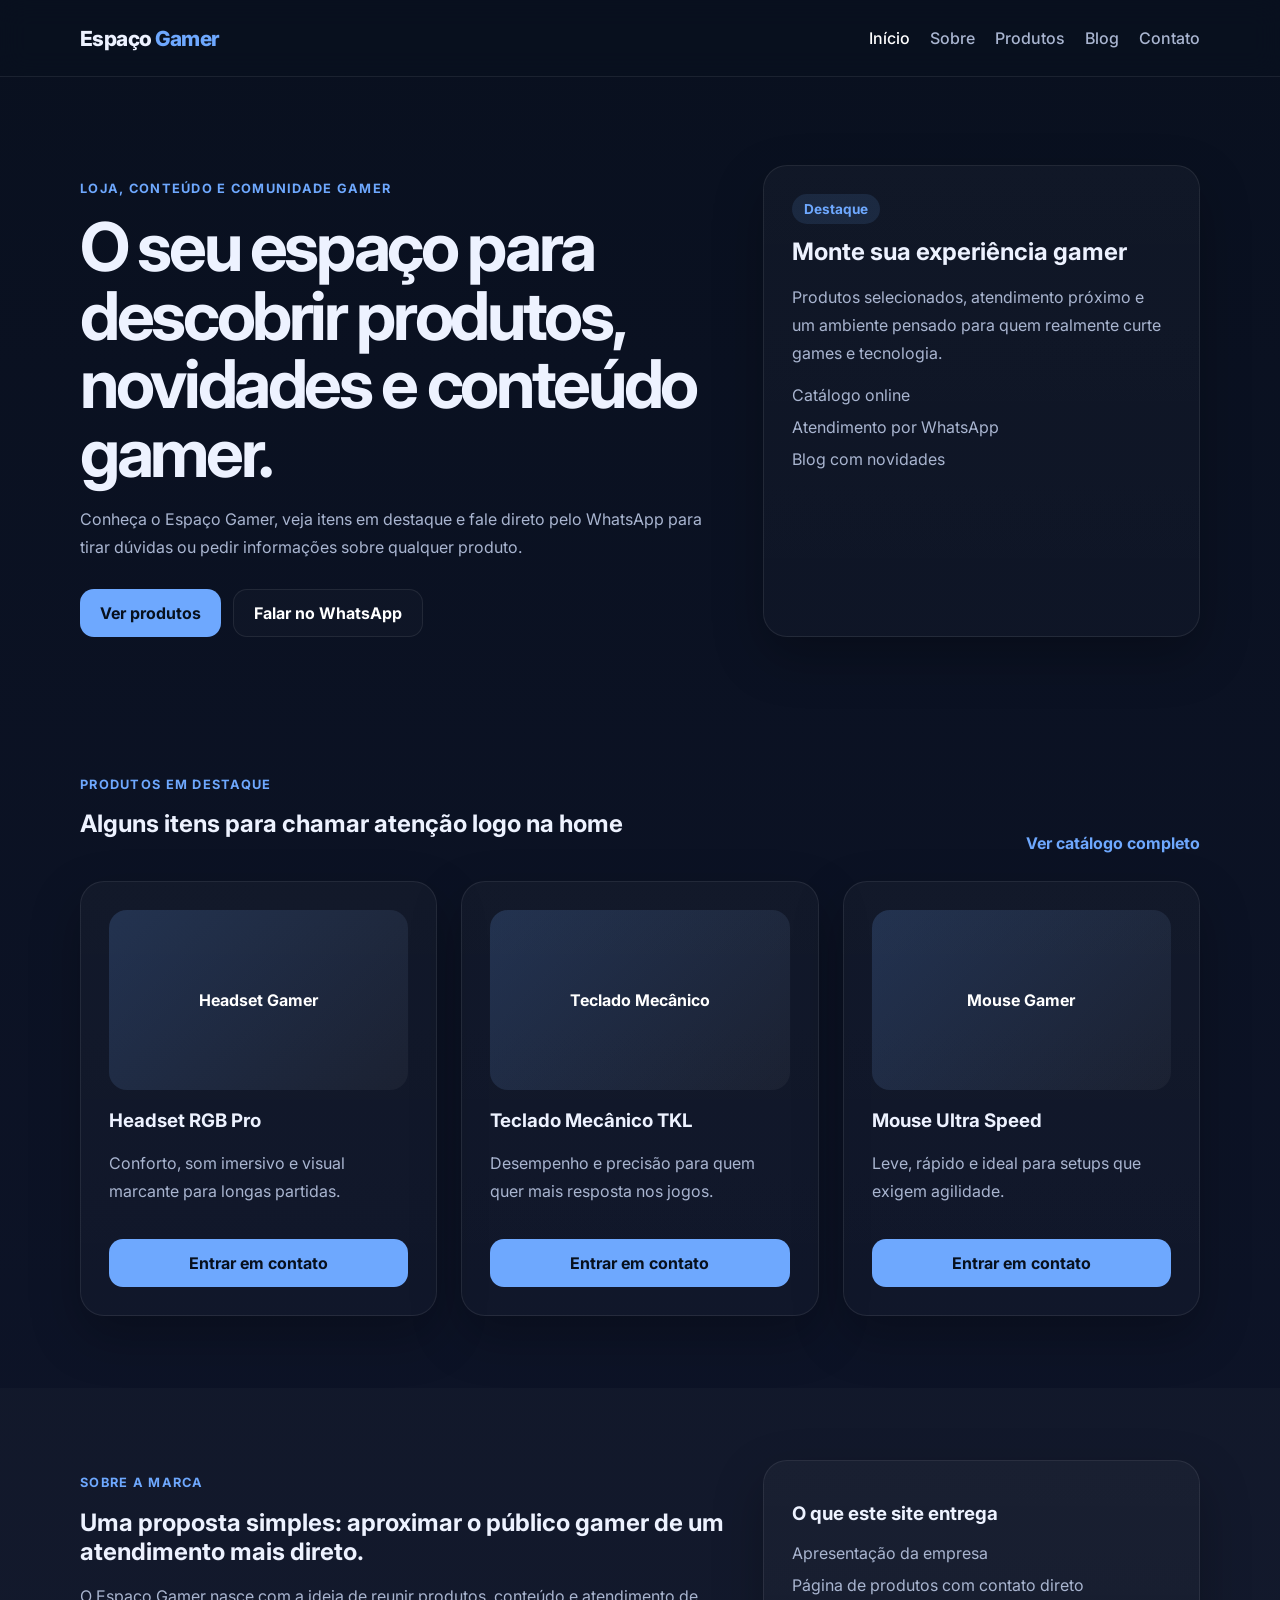
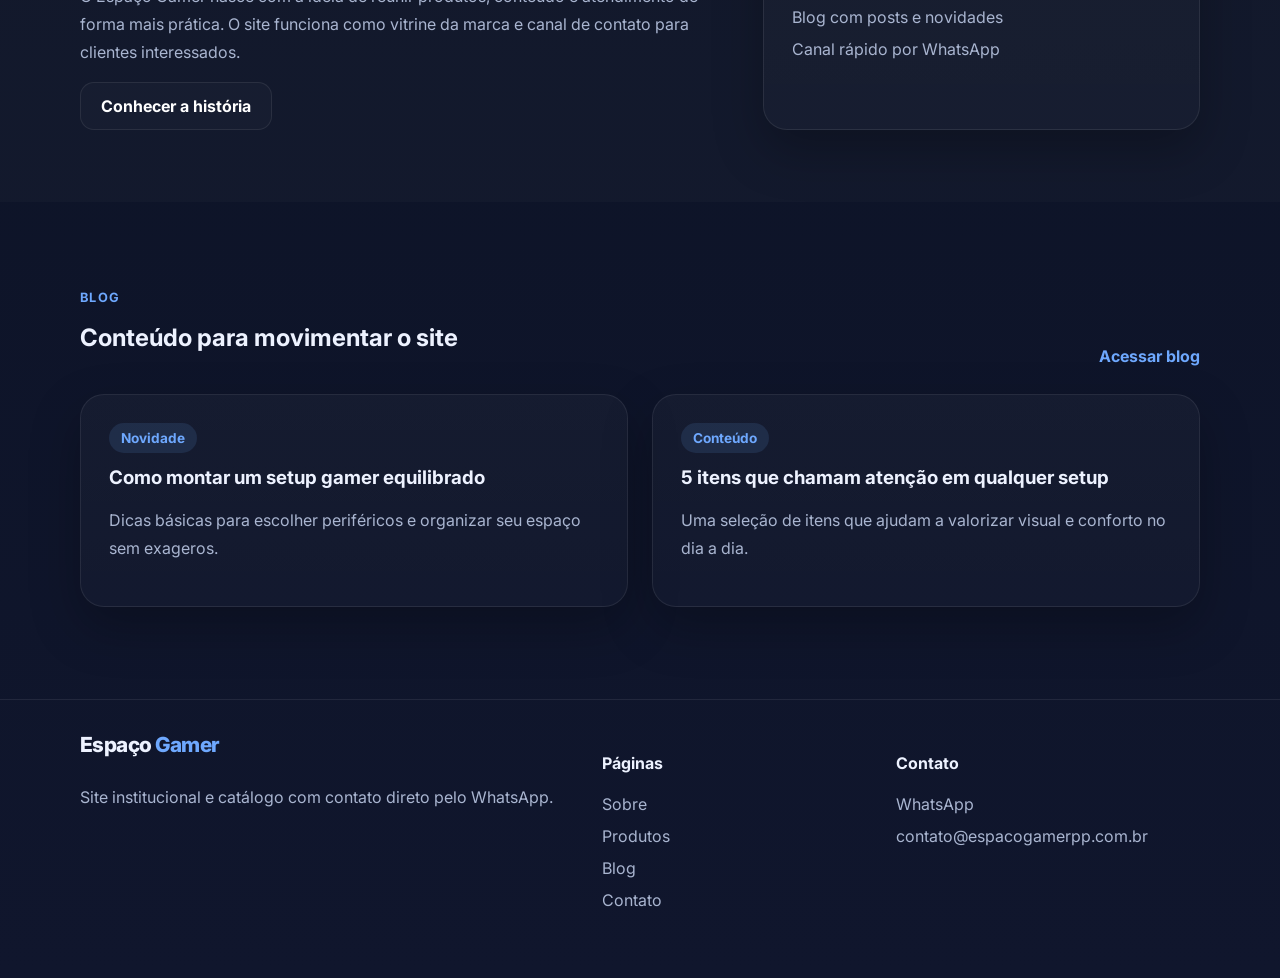
==== index.html @ e514c717 "adicionando o projeto básico do site." ====
<!DOCTYPE html>
<html lang="pt-BR">
<head>
  <meta charset="UTF-8" />
  <meta name="viewport" content="width=device-width, initial-scale=1.0" />
  <title>Espaço Gamer | Seu universo gamer</title>
  <meta name="description" content="Conheça o Espaço Gamer, veja produtos, novidades e entre em contato pelo WhatsApp." />
  <link rel="preconnect" href="https://fonts.googleapis.com">
  <link rel="preconnect" href="https://fonts.gstatic.com" crossorigin>
  <link href="https://fonts.googleapis.com/css2?family=Inter:wght@400;500;600;700;800&display=swap" rel="stylesheet">
  <link rel="stylesheet" href="assets/css/style.css" />
</head>
<body>
  <header class="site-header">
    <div class="container nav-wrap">
      <a class="logo" href="index.html">Espaço <span>Gamer</span></a>
      <button class="menu-toggle" aria-label="Abrir menu">☰</button>
      <nav class="site-nav">
        <a href="index.html" class="active">Início</a>
        <a href="sobre.html">Sobre</a>
        <a href="produtos.html">Produtos</a>
        <a href="blog.html">Blog</a>
        <a href="contato.html">Contato</a>
      </nav>
    </div>
  </header>

  <main>
    <section class="hero">
      <div class="container hero-grid">
        <div>
          <p class="eyebrow">Loja, conteúdo e comunidade gamer</p>
          <h1>O seu espaço para descobrir produtos, novidades e conteúdo gamer.</h1>
          <p class="hero-text">Conheça o Espaço Gamer, veja itens em destaque e fale direto pelo WhatsApp para tirar dúvidas ou pedir informações sobre qualquer produto.</p>
          <div class="hero-actions">
            <a href="produtos.html" class="btn btn-primary">Ver produtos</a>
            <a href="https://wa.me/5500000000000?text=Ol%C3%A1%2C%20vim%20pelo%20site%20do%20Espa%C3%A7o%20Gamer." class="btn btn-secondary" target="_blank" rel="noopener">Falar no WhatsApp</a>
          </div>
        </div>
        <div class="hero-card">
          <div class="badge">Destaque</div>
          <h2>Monte sua experiência gamer</h2>
          <p>Produtos selecionados, atendimento próximo e um ambiente pensado para quem realmente curte games e tecnologia.</p>
          <ul>
            <li>Catálogo online</li>
            <li>Atendimento por WhatsApp</li>
            <li>Blog com novidades</li>
          </ul>
        </div>
      </div>
    </section>

    <section class="section">
      <div class="container">
        <div class="section-head">
          <div>
            <p class="eyebrow">Produtos em destaque</p>
            <h2>Alguns itens para chamar atenção logo na home</h2>
          </div>
          <a href="produtos.html" class="text-link">Ver catálogo completo</a>
        </div>

        <div class="card-grid three">
          <article class="product-card">
            <div class="product-thumb">Headset Gamer</div>
            <h3>Headset RGB Pro</h3>
            <p>Conforto, som imersivo e visual marcante para longas partidas.</p>
            <a class="btn btn-primary btn-full" target="_blank" rel="noopener" href="https://wa.me/5500000000000?text=Ol%C3%A1%2C%20tenho%20interesse%20no%20Headset%20RGB%20Pro.">Entrar em contato</a>
          </article>

          <article class="product-card">
            <div class="product-thumb">Teclado Mecânico</div>
            <h3>Teclado Mecânico TKL</h3>
            <p>Desempenho e precisão para quem quer mais resposta nos jogos.</p>
            <a class="btn btn-primary btn-full" target="_blank" rel="noopener" href="https://wa.me/5500000000000?text=Ol%C3%A1%2C%20tenho%20interesse%20no%20Teclado%20Mec%C3%A2nico%20TKL.">Entrar em contato</a>
          </article>

          <article class="product-card">
            <div class="product-thumb">Mouse Gamer</div>
            <h3>Mouse Ultra Speed</h3>
            <p>Leve, rápido e ideal para setups que exigem agilidade.</p>
            <a class="btn btn-primary btn-full" target="_blank" rel="noopener" href="https://wa.me/5500000000000?text=Ol%C3%A1%2C%20tenho%20interesse%20no%20Mouse%20Ultra%20Speed.">Entrar em contato</a>
          </article>
        </div>
      </div>
    </section>

    <section class="section alt-bg">
      <div class="container two-col">
        <div>
          <p class="eyebrow">Sobre a marca</p>
          <h2>Uma proposta simples: aproximar o público gamer de um atendimento mais direto.</h2>
          <p>O Espaço Gamer nasce com a ideia de reunir produtos, conteúdo e atendimento de forma mais prática. O site funciona como vitrine da marca e canal de contato para clientes interessados.</p>
          <a href="sobre.html" class="btn btn-secondary">Conhecer a história</a>
        </div>
        <div class="info-box">
          <h3>O que este site entrega</h3>
          <ul class="check-list">
            <li>Apresentação da empresa</li>
            <li>Página de produtos com contato direto</li>
            <li>Blog com posts e novidades</li>
            <li>Canal rápido por WhatsApp</li>
          </ul>
        </div>
      </div>
    </section>

    <section class="section">
      <div class="container">
        <div class="section-head">
          <div>
            <p class="eyebrow">Blog</p>
            <h2>Conteúdo para movimentar o site</h2>
          </div>
          <a href="blog.html" class="text-link">Acessar blog</a>
        </div>

        <div class="card-grid two">
          <article class="post-card">
            <span class="post-tag">Novidade</span>
            <h3><a href="blog/post-1.html">Como montar um setup gamer equilibrado</a></h3>
            <p>Dicas básicas para escolher periféricos e organizar seu espaço sem exageros.</p>
          </article>

          <article class="post-card">
            <span class="post-tag">Conteúdo</span>
            <h3><a href="blog/post-2.html">5 itens que chamam atenção em qualquer setup</a></h3>
            <p>Uma seleção de itens que ajudam a valorizar visual e conforto no dia a dia.</p>
          </article>
        </div>
      </div>
    </section>
  </main>

  <footer class="site-footer">
    <div class="container footer-grid">
      <div>
        <a class="logo footer-logo" href="index.html">Espaço <span>Gamer</span></a>
        <p>Site institucional e catálogo com contato direto pelo WhatsApp.</p>
      </div>
      <div>
        <h4>Páginas</h4>
        <ul>
          <li><a href="sobre.html">Sobre</a></li>
          <li><a href="produtos.html">Produtos</a></li>
          <li><a href="blog.html">Blog</a></li>
          <li><a href="contato.html">Contato</a></li>
        </ul>
      </div>
      <div>
        <h4>Contato</h4>
        <ul>
          <li><a target="_blank" rel="noopener" href="https://wa.me/5500000000000">WhatsApp</a></li>
          <li><a href="mailto:contato@espacogamerpp.com.br">contato@espacogamerpp.com.br</a></li>
        </ul>
      </div>
    </div>
  </footer>

  <script src="assets/js/main.js"></script>
</body>
</html>
---- assets/css/style.css ----
:root {
  --bg: #0b1020;
  --bg-soft: #111831;
  --card: #141c36;
  --text: #edf2ff;
  --muted: #a9b5d0;
  --primary: #6ea8fe;
  --primary-strong: #4b8ef7;
  --border: rgba(255,255,255,0.08);
  --white: #ffffff;
  --shadow: 0 20px 50px rgba(0,0,0,0.25);
}

* { box-sizing: border-box; }
html { scroll-behavior: smooth; }
body {
  margin: 0;
  font-family: 'Inter', Arial, sans-serif;
  background: linear-gradient(180deg, #09101f 0%, #10162d 100%);
  color: var(--text);
}
img { max-width: 100%; display: block; }
a { color: inherit; text-decoration: none; }
.container { width: min(1120px, calc(100% - 32px)); margin: 0 auto; }
.narrow { width: min(780px, calc(100% - 32px)); }
.section { padding: 72px 0; }
.alt-bg { background: rgba(255,255,255,0.02); }
.page-main { min-height: 70vh; }

.site-header {
  position: sticky;
  top: 0;
  z-index: 20;
  background: rgba(9, 16, 31, 0.88);
  backdrop-filter: blur(14px);
  border-bottom: 1px solid var(--border);
}
.nav-wrap {
  display: flex;
  align-items: center;
  justify-content: space-between;
  min-height: 76px;
  gap: 16px;
}
.logo {
  font-size: 1.3rem;
  font-weight: 800;
  letter-spacing: -0.03em;
}
.logo span { color: var(--primary); }
.site-nav {
  display: flex;
  gap: 20px;
  align-items: center;
}
.site-nav a {
  color: var(--muted);
  font-weight: 500;
}
.site-nav a.active,
.site-nav a:hover { color: var(--white); }
.menu-toggle {
  display: none;
  background: transparent;
  border: 1px solid var(--border);
  color: var(--white);
  border-radius: 10px;
  padding: 10px 12px;
}

.hero,
.page-hero {
  padding: 88px 0 52px;
}
.hero-grid,
.two-col,
.footer-grid {
  display: grid;
  gap: 28px;
}
.hero-grid,
.two-col { grid-template-columns: 1.2fr 0.8fr; }
.hero h1,
.page-hero h1 {
  font-size: clamp(2.2rem, 6vw, 4.2rem);
  line-height: 1.02;
  letter-spacing: -0.05em;
  margin: 10px 0 18px;
}
.hero-text,
.page-hero p,
p { color: var(--muted); line-height: 1.75; }
.eyebrow {
  color: var(--primary);
  font-weight: 700;
  text-transform: uppercase;
  letter-spacing: 0.1em;
  font-size: 0.8rem;
}
.hero-actions {
  display: flex;
  flex-wrap: wrap;
  gap: 12px;
  margin-top: 28px;
}
.hero-card,
.info-box,
.product-card,
.post-card {
  background: linear-gradient(180deg, rgba(255,255,255,0.03), rgba(255,255,255,0.02));
  border: 1px solid var(--border);
  border-radius: 24px;
  padding: 28px;
  box-shadow: var(--shadow);
}
.badge,
.post-tag {
  display: inline-flex;
  padding: 7px 12px;
  border-radius: 999px;
  background: rgba(110,168,254,0.12);
  color: var(--primary);
  font-size: 0.85rem;
  font-weight: 700;
}
.hero-card h2,
.section h2,
.info-box h3,
.product-card h3,
.post-card h3 {
  margin: 14px 0 14px;
  line-height: 1.2;
}
.hero-card ul,
.check-list,
.footer-grid ul {
  list-style: none;
  padding: 0;
  margin: 18px 0 0;
}
.hero-card li,
.check-list li,
.footer-grid li {
  margin-bottom: 12px;
  color: var(--muted);
}
.card-grid {
  display: grid;
  gap: 24px;
}
.card-grid.three { grid-template-columns: repeat(3, 1fr); }
.card-grid.two { grid-template-columns: repeat(2, 1fr); }
.product-thumb {
  min-height: 180px;
  display: grid;
  place-items: center;
  border-radius: 18px;
  background: linear-gradient(135deg, rgba(110,168,254,0.18), rgba(255,255,255,0.04));
  color: var(--white);
  font-weight: 700;
  margin-bottom: 20px;
}
.btn {
  display: inline-flex;
  align-items: center;
  justify-content: center;
  gap: 8px;
  min-height: 48px;
  padding: 0 20px;
  border-radius: 14px;
  font-weight: 700;
  transition: transform .2s ease, background .2s ease;
}
.btn:hover { transform: translateY(-1px); }
.btn-primary {
  background: var(--primary);
  color: #07101d;
}
.btn-primary:hover { background: var(--primary-strong); }
.btn-secondary {
  border: 1px solid var(--border);
  color: var(--white);
  background: rgba(255,255,255,0.02);
}
.btn-full { width: 100%; margin-top: 18px; }
.text-link {
  color: var(--primary);
  font-weight: 700;
}
.section-head {
  display: flex;
  justify-content: space-between;
  align-items: end;
  gap: 20px;
  margin-bottom: 28px;
}
.filter-bar {
  margin-bottom: 28px;
}
.filter-bar input {
  width: 100%;
  min-height: 52px;
  border-radius: 14px;
  border: 1px solid var(--border);
  background: rgba(255,255,255,0.03);
  color: var(--white);
  padding: 0 16px;
  font-size: 1rem;
}
.post-layout {
  padding: 72px 0;
}
.post-meta {
  font-size: 0.95rem;
  color: var(--muted);
  margin-bottom: 28px;
}
.site-footer {
  border-top: 1px solid var(--border);
  padding: 32px 0 56px;
  margin-top: 20px;
}
.footer-grid { grid-template-columns: 1.3fr 0.7fr 0.8fr; }
.footer-logo { display: inline-block; margin-bottom: 10px; }

@media (max-width: 920px) {
  .hero-grid,
  .two-col,
  .card-grid.three,
  .card-grid.two,
  .footer-grid {
    grid-template-columns: 1fr;
  }

  .site-nav {
    display: none;
    position: absolute;
    top: 76px;
    right: 16px;
    left: 16px;
    background: #0f1730;
    border: 1px solid var(--border);
    border-radius: 18px;
    padding: 16px;
    flex-direction: column;
    align-items: flex-start;
  }

  .site-nav.open { display: flex; }
  .menu-toggle { display: inline-flex; }
  .section-head { align-items: flex-start; flex-direction: column; }
}
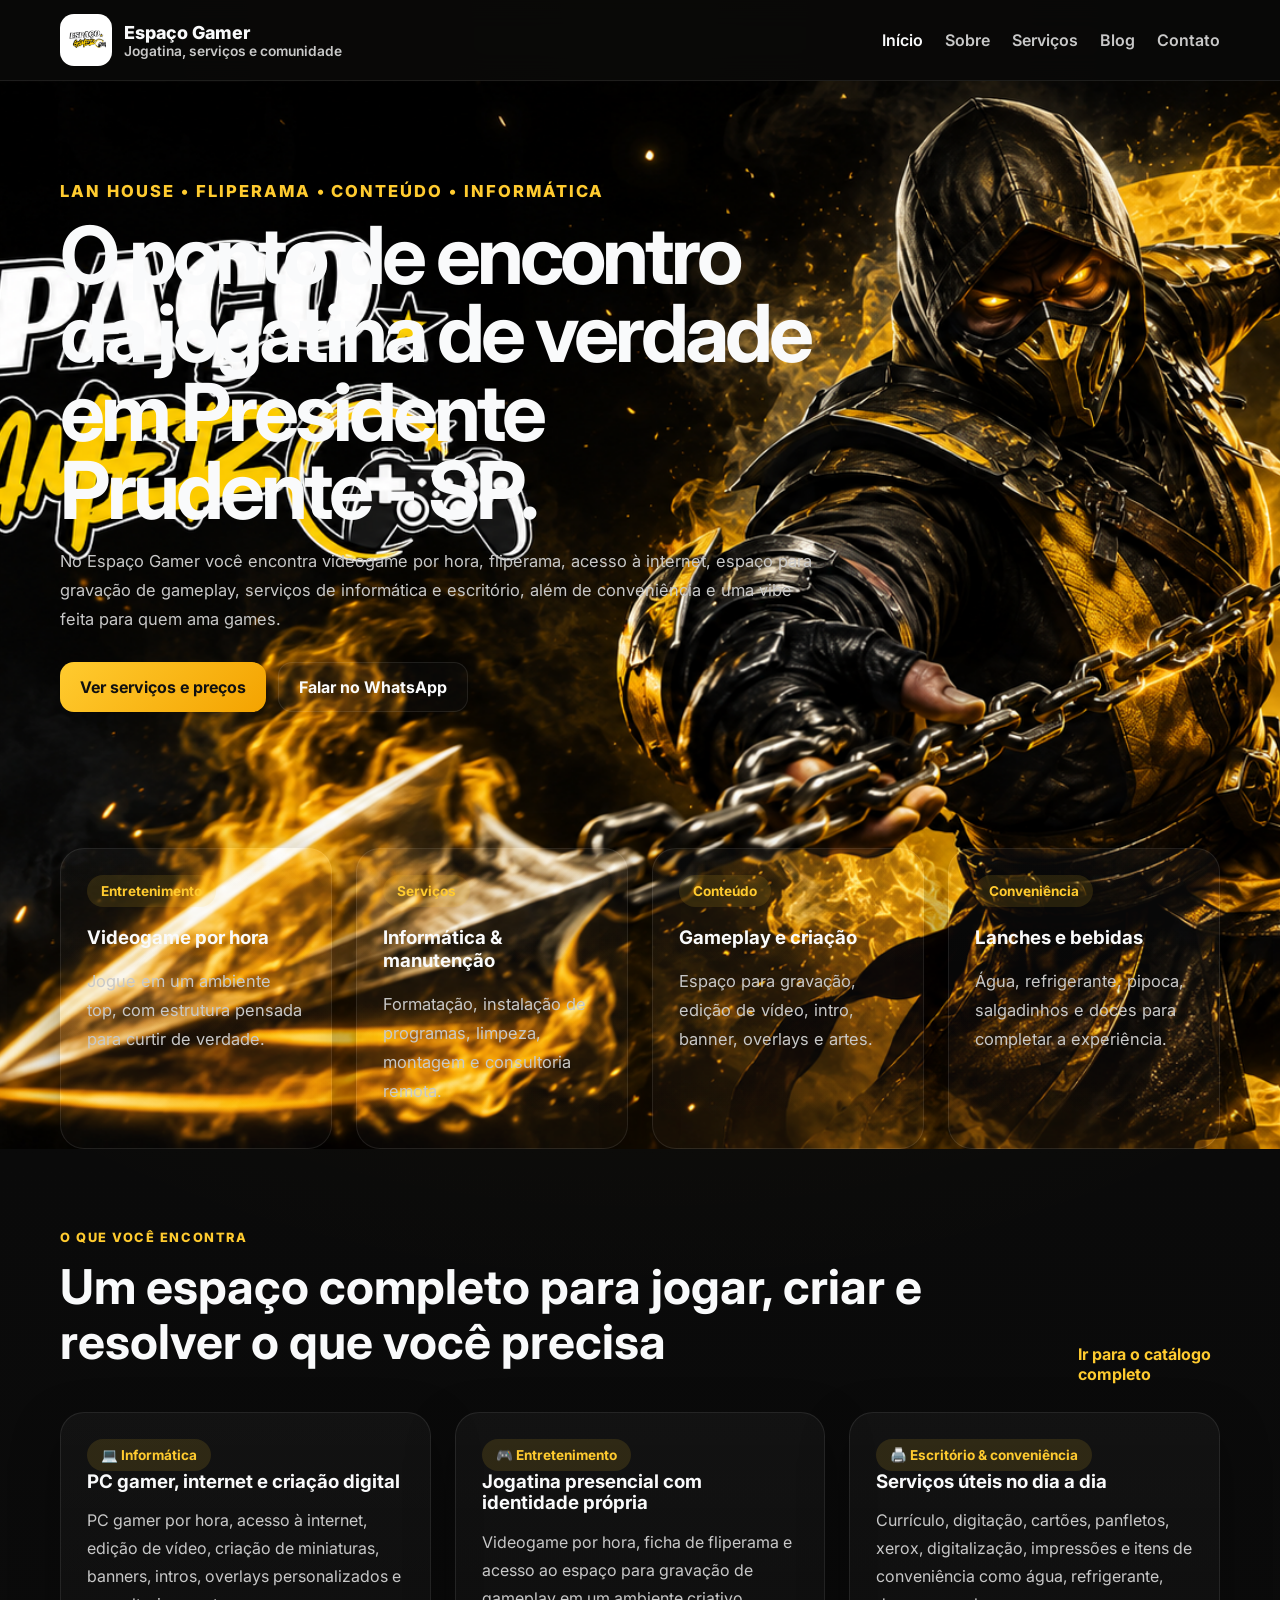
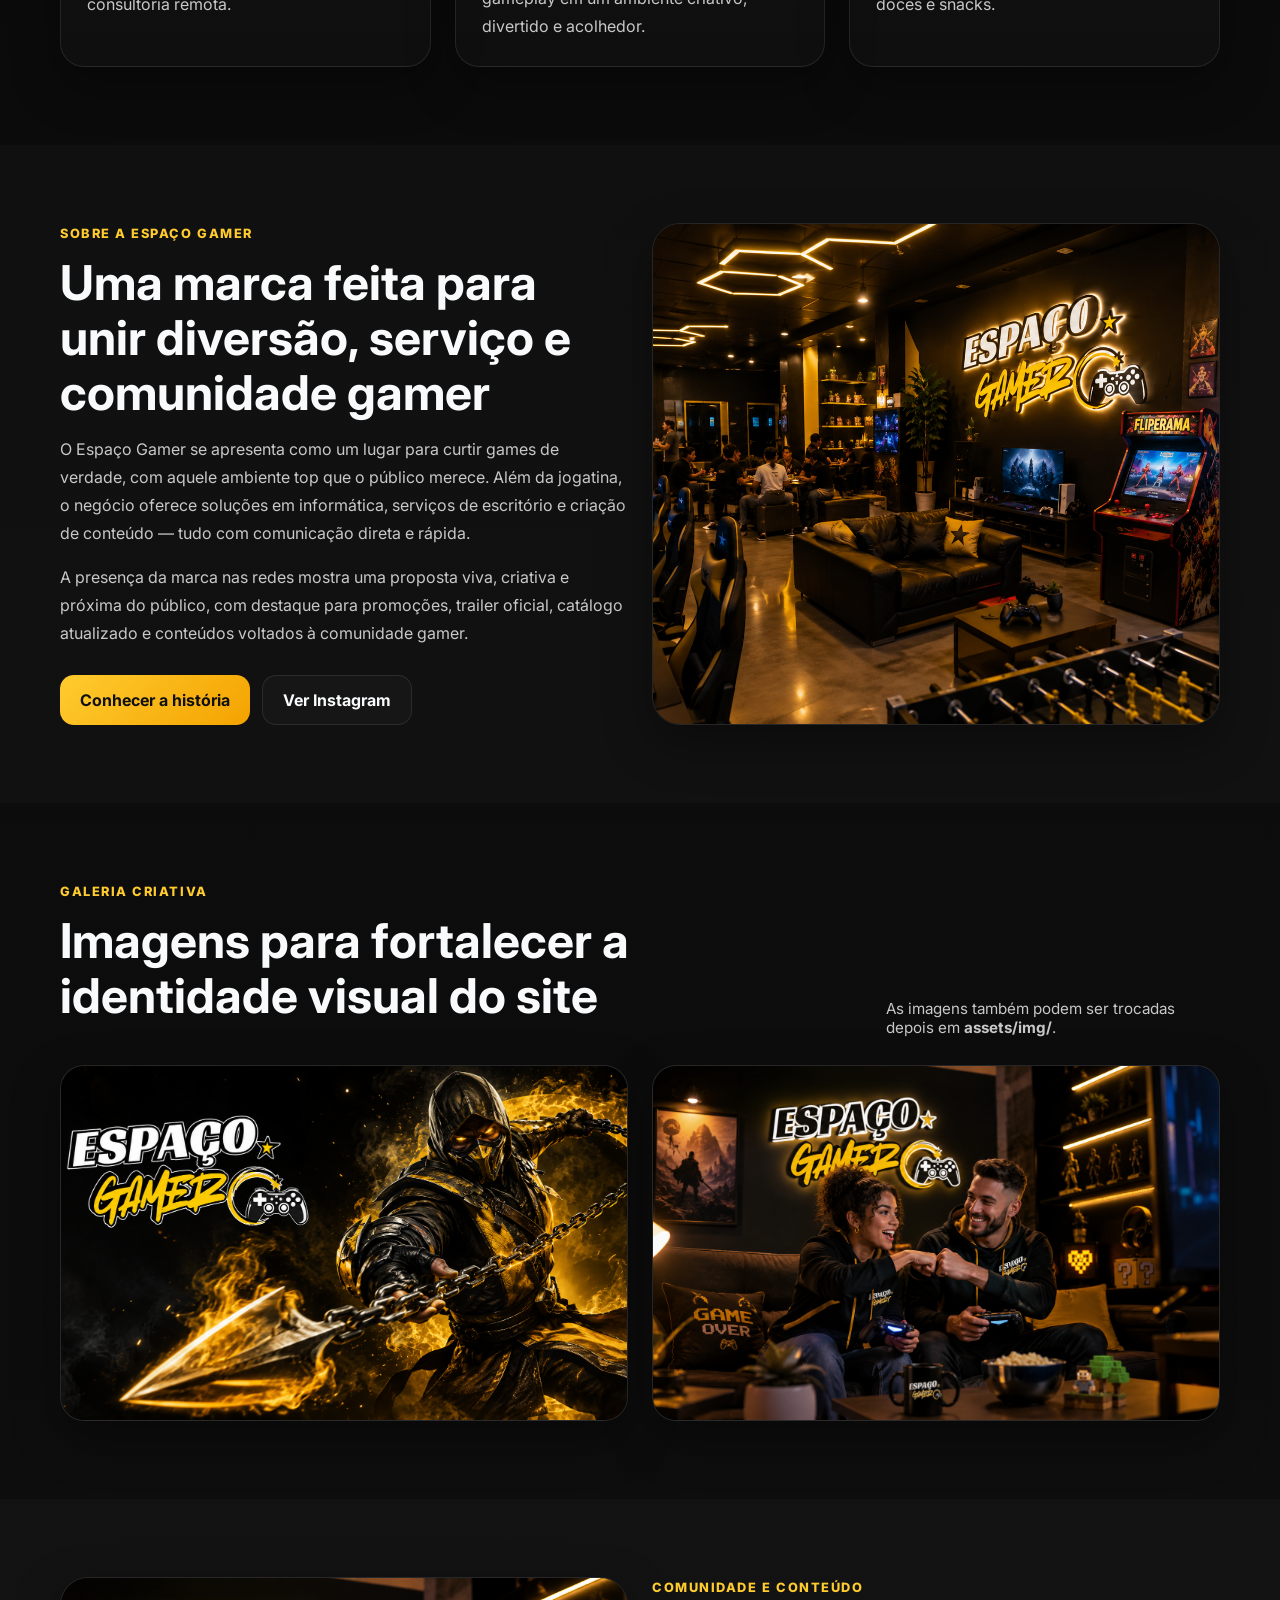
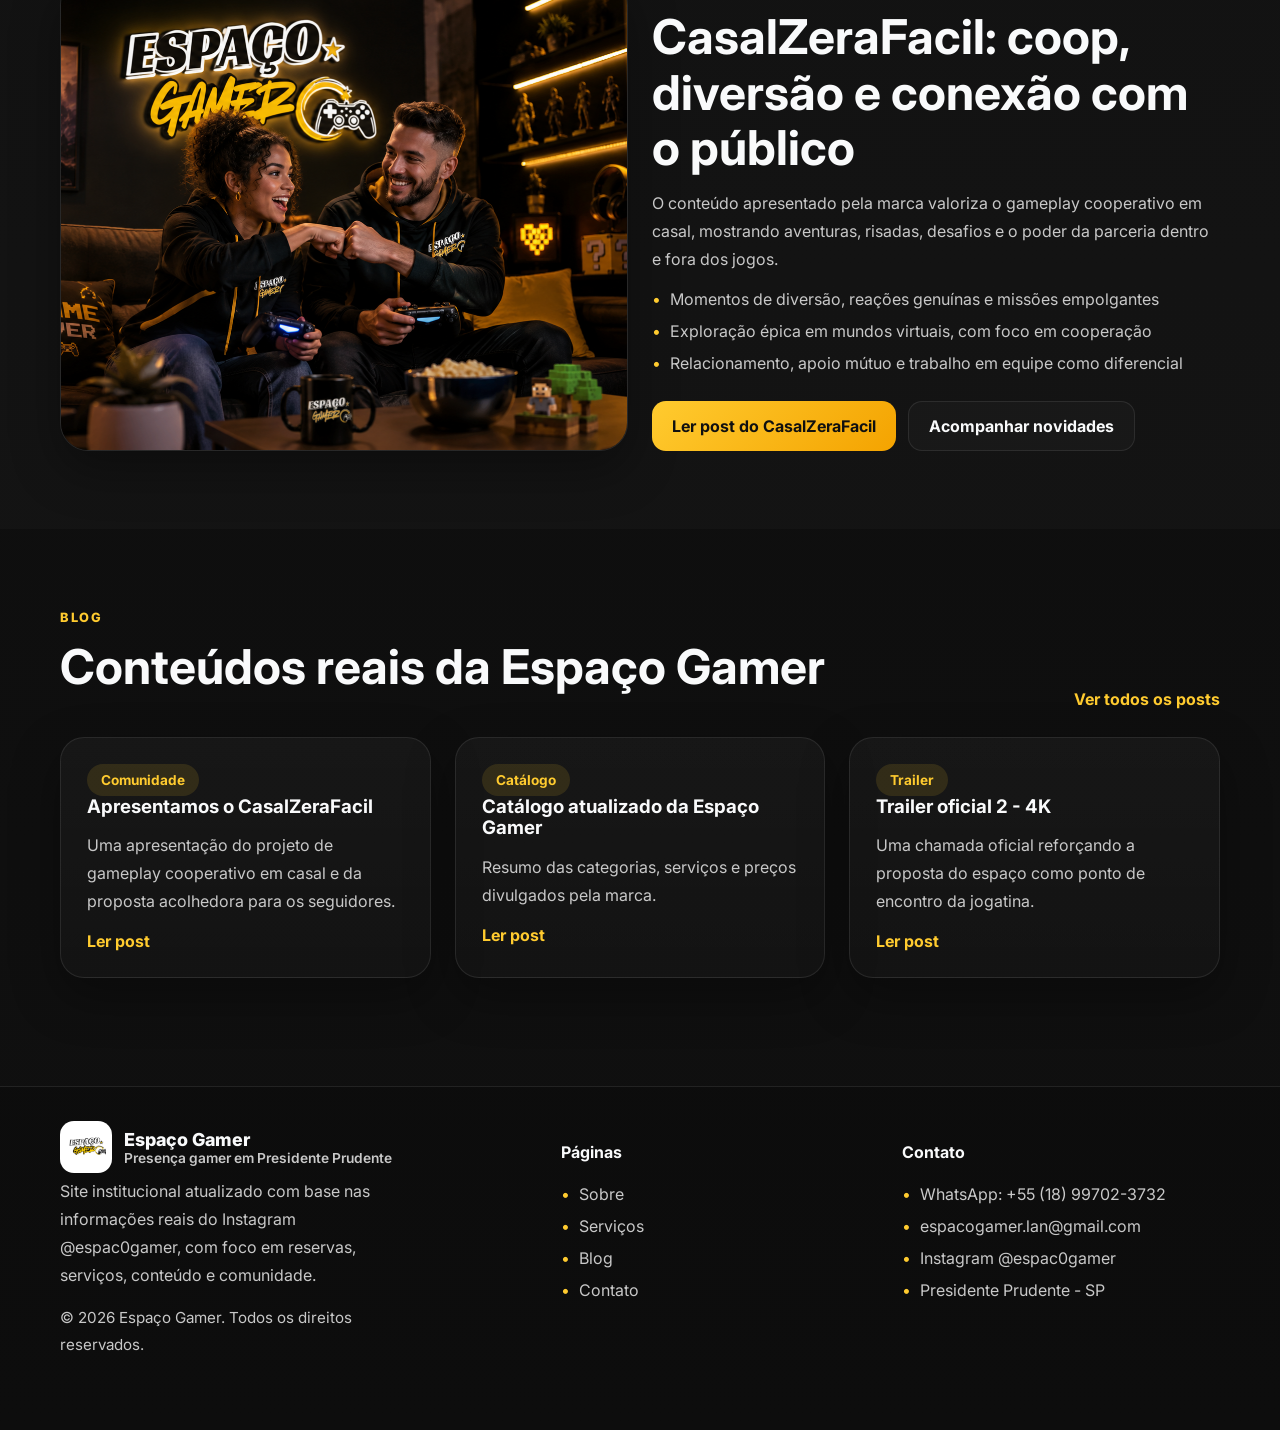
==== commit 79a3b89c: "atualizações do site" ====
--- a/index.html
+++ b/index.html
@@ -3,49 +3,67 @@
 <head>
   <meta charset="UTF-8" />
   <meta name="viewport" content="width=device-width, initial-scale=1.0" />
-  <title>Espaço Gamer | Seu universo gamer</title>
-  <meta name="description" content="Conheça o Espaço Gamer, veja produtos, novidades e entre em contato pelo WhatsApp." />
+  <title>Espaço Gamer | Jogatina, serviços e comunidade</title>
+  <meta name="description" content="Espaço Gamer em Presidente Prudente: videogame por hora, fliperama, informática, escritório, conveniência e conteúdo gamer." />
   <link rel="preconnect" href="https://fonts.googleapis.com">
   <link rel="preconnect" href="https://fonts.gstatic.com" crossorigin>
   <link href="https://fonts.googleapis.com/css2?family=Inter:wght@400;500;600;700;800&display=swap" rel="stylesheet">
   <link rel="stylesheet" href="assets/css/style.css" />
 </head>
 <body>
-  <header class="site-header">
-    <div class="container nav-wrap">
-      <a class="logo" href="index.html">Espaço <span>Gamer</span></a>
-      <button class="menu-toggle" aria-label="Abrir menu">☰</button>
-      <nav class="site-nav">
-        <a href="index.html" class="active">Início</a>
-        <a href="sobre.html">Sobre</a>
-        <a href="produtos.html">Produtos</a>
-        <a href="blog.html">Blog</a>
-        <a href="contato.html">Contato</a>
-      </nav>
-    </div>
-  </header>
+
+<header class="site-header">
+  <div class="container nav-wrap">
+    <a class="logo" href="index.html">
+      <img src="assets/img/branding/logo-espaco-gamer.png" alt="Logo Espaço Gamer" />
+      <span class="logo-mark">Espaço Gamer<span>Jogatina, serviços e comunidade</span></span>
+    </a>
+    <button class="menu-toggle" aria-label="Abrir menu">☰</button>
+    <nav class="site-nav">
+      <a href="index.html" class="active">Início</a>
+      <a href="sobre.html" class="">Sobre</a>
+      <a href="produtos.html" class="">Serviços</a>
+      <a href="blog.html" class="">Blog</a>
+      <a href="contato.html" class="">Contato</a>
+    </nav>
+  </div>
+</header>
+
 
   <main>
     <section class="hero">
-      <div class="container hero-grid">
-        <div>
-          <p class="eyebrow">Loja, conteúdo e comunidade gamer</p>
-          <h1>O seu espaço para descobrir produtos, novidades e conteúdo gamer.</h1>
-          <p class="hero-text">Conheça o Espaço Gamer, veja itens em destaque e fale direto pelo WhatsApp para tirar dúvidas ou pedir informações sobre qualquer produto.</p>
+      <img class="hero-bg" src="assets/img/generated/hero-scorpion.png" alt="Banner criativo do Espaço Gamer com guerreiro em estilo gamer" />
+      <div class="container">
+        <div class="hero-inner">
+          <p class="eyebrow">Lan house • fliperama • conteúdo • informática</p>
+          <h1>O ponto de encontro da jogatina de verdade em <span data-city></span>.</h1>
+          <p>No Espaço Gamer você encontra videogame por hora, fliperama, acesso à internet, espaço para gravação de gameplay, serviços de informática e escritório, além de conveniência e uma vibe feita para quem ama games.</p>
           <div class="hero-actions">
-            <a href="produtos.html" class="btn btn-primary">Ver produtos</a>
-            <a href="https://wa.me/5500000000000?text=Ol%C3%A1%2C%20vim%20pelo%20site%20do%20Espa%C3%A7o%20Gamer." class="btn btn-secondary" target="_blank" rel="noopener">Falar no WhatsApp</a>
-          </div>
-        </div>
-        <div class="hero-card">
-          <div class="badge">Destaque</div>
-          <h2>Monte sua experiência gamer</h2>
-          <p>Produtos selecionados, atendimento próximo e um ambiente pensado para quem realmente curte games e tecnologia.</p>
-          <ul>
-            <li>Catálogo online</li>
-            <li>Atendimento por WhatsApp</li>
-            <li>Blog com novidades</li>
-          </ul>
+            <a href="produtos.html" class="btn btn-primary">Ver serviços e preços</a>
+            <a data-whatsapp-link data-whatsapp-text="Olá! Vim pelo site do Espaço Gamer e gostaria de reservar ou pedir informações." class="btn btn-secondary">Falar no WhatsApp</a>
+          </div>
+        </div>
+        <div class="stat-row">
+          <div class="stat-card">
+            <span class="badge">Entretenimento</span>
+            <h3>Videogame por hora</h3>
+            <p>Jogue em um ambiente top, com estrutura pensada para curtir de verdade.</p>
+          </div>
+          <div class="stat-card">
+            <span class="badge">Serviços</span>
+            <h3>Informática & manutenção</h3>
+            <p>Formatação, instalação de programas, limpeza, montagem e consultoria remota.</p>
+          </div>
+          <div class="stat-card">
+            <span class="badge">Conteúdo</span>
+            <h3>Gameplay e criação</h3>
+            <p>Espaço para gravação, edição de vídeo, intro, banner, overlays e artes.</p>
+          </div>
+          <div class="stat-card">
+            <span class="badge">Conveniência</span>
+            <h3>Lanches e bebidas</h3>
+            <p>Água, refrigerante, pipoca, salgadinhos e doces para completar a experiência.</p>
+          </div>
         </div>
       </div>
     </section>
@@ -54,32 +72,27 @@
       <div class="container">
         <div class="section-head">
           <div>
-            <p class="eyebrow">Produtos em destaque</p>
-            <h2>Alguns itens para chamar atenção logo na home</h2>
-          </div>
-          <a href="produtos.html" class="text-link">Ver catálogo completo</a>
+            <p class="eyebrow">O que você encontra</p>
+            <h2>Um espaço completo para jogar, criar e resolver o que você precisa</h2>
+          </div>
+          <a href="produtos.html" class="text-link">Ir para o catálogo completo</a>
         </div>
 
         <div class="card-grid three">
-          <article class="product-card">
-            <div class="product-thumb">Headset Gamer</div>
-            <h3>Headset RGB Pro</h3>
-            <p>Conforto, som imersivo e visual marcante para longas partidas.</p>
-            <a class="btn btn-primary btn-full" target="_blank" rel="noopener" href="https://wa.me/5500000000000?text=Ol%C3%A1%2C%20tenho%20interesse%20no%20Headset%20RGB%20Pro.">Entrar em contato</a>
-          </article>
-
-          <article class="product-card">
-            <div class="product-thumb">Teclado Mecânico</div>
-            <h3>Teclado Mecânico TKL</h3>
-            <p>Desempenho e precisão para quem quer mais resposta nos jogos.</p>
-            <a class="btn btn-primary btn-full" target="_blank" rel="noopener" href="https://wa.me/5500000000000?text=Ol%C3%A1%2C%20tenho%20interesse%20no%20Teclado%20Mec%C3%A2nico%20TKL.">Entrar em contato</a>
-          </article>
-
-          <article class="product-card">
-            <div class="product-thumb">Mouse Gamer</div>
-            <h3>Mouse Ultra Speed</h3>
-            <p>Leve, rápido e ideal para setups que exigem agilidade.</p>
-            <a class="btn btn-primary btn-full" target="_blank" rel="noopener" href="https://wa.me/5500000000000?text=Ol%C3%A1%2C%20tenho%20interesse%20no%20Mouse%20Ultra%20Speed.">Entrar em contato</a>
+          <article class="highlight-card">
+            <span class="chip">💻 Informática</span>
+            <h3>PC gamer, internet e criação digital</h3>
+            <p>PC gamer por hora, acesso à internet, edição de vídeo, criação de miniaturas, banners, intros, overlays personalizados e consultoria remota.</p>
+          </article>
+          <article class="highlight-card">
+            <span class="chip">🎮 Entretenimento</span>
+            <h3>Jogatina presencial com identidade própria</h3>
+            <p>Videogame por hora, ficha de fliperama e acesso ao espaço para gravação de gameplay em um ambiente criativo, divertido e acolhedor.</p>
+          </article>
+          <article class="highlight-card">
+            <span class="chip">🖨️ Escritório & conveniência</span>
+            <h3>Serviços úteis no dia a dia</h3>
+            <p>Currículo, digitação, cartões, panfletos, xerox, digitalização, impressões e itens de conveniência como água, refrigerante, doces e snacks.</p>
           </article>
         </div>
       </div>
@@ -88,19 +101,60 @@
     <section class="section alt-bg">
       <div class="container two-col">
         <div>
-          <p class="eyebrow">Sobre a marca</p>
-          <h2>Uma proposta simples: aproximar o público gamer de um atendimento mais direto.</h2>
-          <p>O Espaço Gamer nasce com a ideia de reunir produtos, conteúdo e atendimento de forma mais prática. O site funciona como vitrine da marca e canal de contato para clientes interessados.</p>
-          <a href="sobre.html" class="btn btn-secondary">Conhecer a história</a>
-        </div>
-        <div class="info-box">
-          <h3>O que este site entrega</h3>
-          <ul class="check-list">
-            <li>Apresentação da empresa</li>
-            <li>Página de produtos com contato direto</li>
-            <li>Blog com posts e novidades</li>
-            <li>Canal rápido por WhatsApp</li>
+          <p class="eyebrow">Sobre a Espaço Gamer</p>
+          <h2>Uma marca feita para unir diversão, serviço e comunidade gamer</h2>
+          <p>O Espaço Gamer se apresenta como um lugar para curtir games de verdade, com aquele ambiente top que o público merece. Além da jogatina, o negócio oferece soluções em informática, serviços de escritório e criação de conteúdo — tudo com comunicação direta e rápida.</p>
+          <p>A presença da marca nas redes mostra uma proposta viva, criativa e próxima do público, com destaque para promoções, trailer oficial, catálogo atualizado e conteúdos voltados à comunidade gamer.</p>
+          <div class="inline-actions">
+            <a href="sobre.html" class="btn btn-primary">Conhecer a história</a>
+            <a data-instagram-link class="btn btn-secondary">Ver Instagram</a>
+          </div>
+        </div>
+        <div class="image-frame">
+          <img src="assets/img/generated/lounge-espaco-gamer.png" alt="Ilustração do ambiente da Espaço Gamer" />
+        </div>
+      </div>
+    </section>
+
+    <section class="section">
+      <div class="container">
+        <div class="section-head">
+          <div>
+            <p class="eyebrow">Galeria criativa</p>
+            <h2>Imagens para fortalecer a identidade visual do site</h2>
+          </div>
+          <span class="small-muted">As imagens também podem ser trocadas depois em <strong>assets/img/</strong>.</span>
+        </div>
+
+        <div class="gallery-grid">
+          <article class="gallery-card">
+            <img src="assets/img/generated/hero-scorpion.png" alt="Banner do Espaço Gamer com guerreiro inspirado em games" />
+          </article>
+          <article class="gallery-card">
+            <img src="assets/img/generated/casal-zerafacil.png" alt="Casal jogando em ambiente aconchegante do Espaço Gamer" />
+          </article>
+        </div>
+      </div>
+    </section>
+
+    <section class="section alt-bg">
+      <div class="container two-col">
+        <div class="image-frame">
+          <img src="assets/img/generated/casal-zerafacil.png" alt="Representação do CasalZeraFacil em gameplay cooperativo" />
+        </div>
+        <div>
+          <p class="eyebrow">Comunidade e conteúdo</p>
+          <h2>CasalZeraFacil: coop, diversão e conexão com o público</h2>
+          <p>O conteúdo apresentado pela marca valoriza o gameplay cooperativo em casal, mostrando aventuras, risadas, desafios e o poder da parceria dentro e fora dos jogos.</p>
+          <ul class="feature-list">
+            <li>Momentos de diversão, reações genuínas e missões empolgantes</li>
+            <li>Exploração épica em mundos virtuais, com foco em cooperação</li>
+            <li>Relacionamento, apoio mútuo e trabalho em equipe como diferencial</li>
           </ul>
+          <div class="inline-actions">
+            <a href="blog/post-1.html" class="btn btn-primary">Ler post do CasalZeraFacil</a>
+            <a data-instagram-link class="btn btn-secondary">Acompanhar novidades</a>
+          </div>
         </div>
       </div>
     </section>
@@ -110,53 +164,69 @@
         <div class="section-head">
           <div>
             <p class="eyebrow">Blog</p>
-            <h2>Conteúdo para movimentar o site</h2>
-          </div>
-          <a href="blog.html" class="text-link">Acessar blog</a>
-        </div>
-
-        <div class="card-grid two">
+            <h2>Conteúdos reais da Espaço Gamer</h2>
+          </div>
+          <a href="blog.html" class="text-link">Ver todos os posts</a>
+        </div>
+
+        <div class="card-grid three">
           <article class="post-card">
-            <span class="post-tag">Novidade</span>
-            <h3><a href="blog/post-1.html">Como montar um setup gamer equilibrado</a></h3>
-            <p>Dicas básicas para escolher periféricos e organizar seu espaço sem exageros.</p>
-          </article>
-
+            <span class="post-tag">Comunidade</span>
+            <h3><a href="blog/post-1.html">Apresentamos o CasalZeraFacil</a></h3>
+            <p>Uma apresentação do projeto de gameplay cooperativo em casal e da proposta acolhedora para os seguidores.</p>
+            <a class="text-link" href="blog/post-1.html">Ler post</a>
+          </article>
           <article class="post-card">
-            <span class="post-tag">Conteúdo</span>
-            <h3><a href="blog/post-2.html">5 itens que chamam atenção em qualquer setup</a></h3>
-            <p>Uma seleção de itens que ajudam a valorizar visual e conforto no dia a dia.</p>
+            <span class="post-tag">Catálogo</span>
+            <h3><a href="blog/post-2.html">Catálogo atualizado da Espaço Gamer</a></h3>
+            <p>Resumo das categorias, serviços e preços divulgados pela marca.</p>
+            <a class="text-link" href="blog/post-2.html">Ler post</a>
+          </article>
+          <article class="post-card">
+            <span class="post-tag">Trailer</span>
+            <h3><a href="blog/post-3.html">Trailer oficial 2 - 4K</a></h3>
+            <p>Uma chamada oficial reforçando a proposta do espaço como ponto de encontro da jogatina.</p>
+            <a class="text-link" href="blog/post-3.html">Ler post</a>
           </article>
         </div>
       </div>
     </section>
   </main>
 
-  <footer class="site-footer">
-    <div class="container footer-grid">
-      <div>
-        <a class="logo footer-logo" href="index.html">Espaço <span>Gamer</span></a>
-        <p>Site institucional e catálogo com contato direto pelo WhatsApp.</p>
-      </div>
-      <div>
-        <h4>Páginas</h4>
-        <ul>
-          <li><a href="sobre.html">Sobre</a></li>
-          <li><a href="produtos.html">Produtos</a></li>
-          <li><a href="blog.html">Blog</a></li>
-          <li><a href="contato.html">Contato</a></li>
-        </ul>
-      </div>
-      <div>
-        <h4>Contato</h4>
-        <ul>
-          <li><a target="_blank" rel="noopener" href="https://wa.me/5500000000000">WhatsApp</a></li>
-          <li><a href="mailto:contato@espacogamerpp.com.br">contato@espacogamerpp.com.br</a></li>
-        </ul>
-      </div>
+
+<footer class="site-footer">
+  <div class="container footer-grid">
+    <div class="footer-brand">
+      <a class="logo" href="index.html">
+        <img src="assets/img/branding/logo-espaco-gamer.png" alt="Logo Espaço Gamer" />
+        <span class="logo-mark">Espaço Gamer<span>Presença gamer em Presidente Prudente</span></span>
+      </a>
+      <p>Site institucional atualizado com base nas informações reais do Instagram <span data-instagram-user></span>, com foco em reservas, serviços, conteúdo e comunidade.</p>
+      <p class="footer-note small-muted">© <span data-current-year></span> Espaço Gamer. Todos os direitos reservados.</p>
     </div>
-  </footer>
-
+    <div>
+      <h4>Páginas</h4>
+      <ul>
+        <li><a href="sobre.html">Sobre</a></li>
+        <li><a href="produtos.html">Serviços</a></li>
+        <li><a href="blog.html">Blog</a></li>
+        <li><a href="contato.html">Contato</a></li>
+      </ul>
+    </div>
+    <div>
+      <h4>Contato</h4>
+      <ul>
+        <li><a data-whatsapp-link data-whatsapp-text="Olá! Vim pelo site do Espaço Gamer e quero mais informações.">WhatsApp: <span data-whatsapp-number></span></a></li>
+        <li><a data-email-link><span data-email-text></span></a></li>
+        <li><a data-instagram-link>Instagram <span data-instagram-user></span></a></li>
+        <li><span data-city></span></li>
+      </ul>
+    </div>
+  </div>
+</footer>
+
+
+  <script src="assets/js/site-config.js"></script>
   <script src="assets/js/main.js"></script>
 </body>
 </html>
--- a/assets/css/style.css
+++ b/assets/css/style.css
@@ -1,14 +1,15 @@
 :root {
-  --bg: #0b1020;
-  --bg-soft: #111831;
-  --card: #141c36;
-  --text: #edf2ff;
-  --muted: #a9b5d0;
-  --primary: #6ea8fe;
-  --primary-strong: #4b8ef7;
-  --border: rgba(255,255,255,0.08);
-  --white: #ffffff;
-  --shadow: 0 20px 50px rgba(0,0,0,0.25);
+  --bg: #090909;
+  --bg-soft: #131313;
+  --panel: #181818;
+  --panel-2: #1f1f1f;
+  --text: #f9fafb;
+  --muted: #c8c8c8;
+  --accent: #ffcb2f;
+  --accent-strong: #f4a300;
+  --line: rgba(255,255,255,0.09);
+  --shadow: 0 18px 48px rgba(0, 0, 0, 0.35);
+  --radius: 24px;
 }
 
 * { box-sizing: border-box; }
@@ -16,177 +17,167 @@
 body {
   margin: 0;
   font-family: 'Inter', Arial, sans-serif;
-  background: linear-gradient(180deg, #09101f 0%, #10162d 100%);
+  background:
+    radial-gradient(circle at top, rgba(255, 191, 0, 0.08), transparent 28%),
+    linear-gradient(180deg, #080808 0%, #101010 100%);
   color: var(--text);
 }
-img { max-width: 100%; display: block; }
+img { display: block; max-width: 100%; }
 a { color: inherit; text-decoration: none; }
-.container { width: min(1120px, calc(100% - 32px)); margin: 0 auto; }
-.narrow { width: min(780px, calc(100% - 32px)); }
-.section { padding: 72px 0; }
+p { color: var(--muted); line-height: 1.75; margin: 0 0 16px; }
+ul { margin: 0; padding: 0; }
+.container { width: min(1160px, calc(100% - 32px)); margin: 0 auto; }
+.narrow { width: min(820px, calc(100% - 32px)); }
+.section { padding: 78px 0; }
 .alt-bg { background: rgba(255,255,255,0.02); }
 .page-main { min-height: 70vh; }
+.eyebrow {
+  color: var(--accent);
+  font-weight: 800;
+  letter-spacing: 0.12em;
+  font-size: 0.8rem;
+  text-transform: uppercase;
+  margin-bottom: 10px;
+}
 
 .site-header {
   position: sticky;
   top: 0;
-  z-index: 20;
-  background: rgba(9, 16, 31, 0.88);
+  z-index: 30;
+  border-bottom: 1px solid var(--line);
+  background: rgba(8, 8, 8, 0.86);
   backdrop-filter: blur(14px);
-  border-bottom: 1px solid var(--border);
 }
 .nav-wrap {
+  min-height: 80px;
   display: flex;
   align-items: center;
   justify-content: space-between;
-  min-height: 76px;
-  gap: 16px;
+  gap: 20px;
 }
 .logo {
-  font-size: 1.3rem;
+  display: inline-flex;
+  align-items: center;
+  gap: 12px;
+  font-size: 1.12rem;
   font-weight: 800;
-  letter-spacing: -0.03em;
-}
-.logo span { color: var(--primary); }
+}
+.logo img {
+  width: 52px;
+  height: 52px;
+  object-fit: contain;
+  background: #fff;
+  border-radius: 14px;
+  padding: 6px;
+}
+.logo-mark span {
+  display: block;
+  font-size: 0.86rem;
+  font-weight: 600;
+  color: var(--muted);
+}
 .site-nav {
   display: flex;
-  gap: 20px;
+  gap: 22px;
   align-items: center;
 }
 .site-nav a {
   color: var(--muted);
-  font-weight: 500;
+  font-weight: 600;
 }
 .site-nav a.active,
-.site-nav a:hover { color: var(--white); }
+.site-nav a:hover { color: var(--text); }
 .menu-toggle {
   display: none;
+  padding: 10px 12px;
+  border-radius: 12px;
+  border: 1px solid var(--line);
   background: transparent;
-  border: 1px solid var(--border);
-  color: var(--white);
-  border-radius: 10px;
-  padding: 10px 12px;
-}
-
-.hero,
-.page-hero {
-  padding: 88px 0 52px;
-}
-.hero-grid,
-.two-col,
-.footer-grid {
-  display: grid;
-  gap: 28px;
-}
-.hero-grid,
-.two-col { grid-template-columns: 1.2fr 0.8fr; }
+  color: var(--text);
+}
+
+.hero {
+  position: relative;
+  min-height: 86vh;
+  display: flex;
+  align-items: center;
+  overflow: hidden;
+}
+.hero::before {
+  content: "";
+  position: absolute;
+  inset: 0;
+  background:
+    linear-gradient(90deg, rgba(0,0,0,0.86) 0%, rgba(0,0,0,0.72) 42%, rgba(0,0,0,0.42) 100%),
+    linear-gradient(180deg, rgba(0,0,0,0.18), rgba(0,0,0,0.4));
+}
+.hero-bg {
+  position: absolute;
+  inset: 0;
+  width: 100%;
+  height: 100%;
+  object-fit: cover;
+}
+.hero-inner {
+  position: relative;
+  z-index: 1;
+  width: min(760px, 100%);
+  padding: 96px 0;
+}
 .hero h1,
 .page-hero h1 {
-  font-size: clamp(2.2rem, 6vw, 4.2rem);
-  line-height: 1.02;
+  font-size: clamp(2.4rem, 7vw, 5rem);
+  line-height: 0.98;
   letter-spacing: -0.05em;
-  margin: 10px 0 18px;
-}
-.hero-text,
-.page-hero p,
-p { color: var(--muted); line-height: 1.75; }
-.eyebrow {
-  color: var(--primary);
-  font-weight: 700;
-  text-transform: uppercase;
-  letter-spacing: 0.1em;
-  font-size: 0.8rem;
-}
-.hero-actions {
+  margin: 0 0 18px;
+}
+.hero p { font-size: 1.03rem; }
+.hero-actions,
+.inline-actions {
   display: flex;
   flex-wrap: wrap;
   gap: 12px;
   margin-top: 28px;
 }
-.hero-card,
-.info-box,
-.product-card,
-.post-card {
-  background: linear-gradient(180deg, rgba(255,255,255,0.03), rgba(255,255,255,0.02));
-  border: 1px solid var(--border);
-  border-radius: 24px;
-  padding: 28px;
-  box-shadow: var(--shadow);
-}
-.badge,
-.post-tag {
-  display: inline-flex;
-  padding: 7px 12px;
-  border-radius: 999px;
-  background: rgba(110,168,254,0.12);
-  color: var(--primary);
-  font-size: 0.85rem;
-  font-weight: 700;
-}
-.hero-card h2,
-.section h2,
-.info-box h3,
-.product-card h3,
-.post-card h3 {
-  margin: 14px 0 14px;
-  line-height: 1.2;
-}
-.hero-card ul,
-.check-list,
-.footer-grid ul {
-  list-style: none;
-  padding: 0;
-  margin: 18px 0 0;
-}
-.hero-card li,
-.check-list li,
-.footer-grid li {
-  margin-bottom: 12px;
-  color: var(--muted);
-}
-.card-grid {
+.stat-row,
+.card-grid,
+.footer-grid,
+.two-col,
+.gallery-grid,
+.service-grid,
+.mini-grid {
   display: grid;
   gap: 24px;
 }
-.card-grid.three { grid-template-columns: repeat(3, 1fr); }
-.card-grid.two { grid-template-columns: repeat(2, 1fr); }
-.product-thumb {
-  min-height: 180px;
-  display: grid;
-  place-items: center;
-  border-radius: 18px;
-  background: linear-gradient(135deg, rgba(110,168,254,0.18), rgba(255,255,255,0.04));
-  color: var(--white);
-  font-weight: 700;
-  margin-bottom: 20px;
-}
-.btn {
-  display: inline-flex;
-  align-items: center;
-  justify-content: center;
-  gap: 8px;
-  min-height: 48px;
-  padding: 0 20px;
-  border-radius: 14px;
-  font-weight: 700;
-  transition: transform .2s ease, background .2s ease;
-}
-.btn:hover { transform: translateY(-1px); }
-.btn-primary {
-  background: var(--primary);
-  color: #07101d;
-}
-.btn-primary:hover { background: var(--primary-strong); }
-.btn-secondary {
-  border: 1px solid var(--border);
-  color: var(--white);
-  background: rgba(255,255,255,0.02);
-}
-.btn-full { width: 100%; margin-top: 18px; }
-.text-link {
-  color: var(--primary);
-  font-weight: 700;
-}
+.stat-row { grid-template-columns: repeat(4, 1fr); margin-top: 40px; position: relative; z-index: 1; }
+.stat-card,
+.info-box,
+.post-card,
+.service-card,
+.gallery-card,
+.feature-card,
+.contact-card,
+.highlight-card {
+  background: linear-gradient(180deg, rgba(255,255,255,0.035), rgba(255,255,255,0.02));
+  border: 1px solid var(--line);
+  border-radius: var(--radius);
+  box-shadow: var(--shadow);
+}
+.stat-card,
+.info-box,
+.post-card,
+.service-card,
+.feature-card,
+.contact-card,
+.highlight-card { padding: 26px; }
+.gallery-card { overflow: hidden; }
+.card-grid.three,
+.service-grid { grid-template-columns: repeat(3, 1fr); }
+.card-grid.two,
+.gallery-grid,
+.two-col,
+.footer-grid { grid-template-columns: repeat(2, 1fr); }
+.footer-grid { grid-template-columns: 1.2fr 0.8fr 0.8fr; }
 .section-head {
   display: flex;
   justify-content: space-between;
@@ -194,59 +185,265 @@
   gap: 20px;
   margin-bottom: 28px;
 }
+.section-head h2,
+.section h2,
+.info-box h3,
+.post-card h3,
+.service-card h3,
+.contact-card h3,
+.highlight-card h3 { margin: 0 0 14px; line-height: 1.15; }
+.section h2 { font-size: clamp(1.8rem, 4vw, 3rem); }
+.badge,
+.post-tag,
+.chip {
+  display: inline-flex;
+  align-items: center;
+  gap: 8px;
+  padding: 8px 14px;
+  border-radius: 999px;
+  background: rgba(255, 203, 47, 0.12);
+  color: var(--accent);
+  font-weight: 700;
+  font-size: 0.85rem;
+}
+.btn {
+  min-height: 50px;
+  display: inline-flex;
+  align-items: center;
+  justify-content: center;
+  gap: 8px;
+  border-radius: 14px;
+  padding: 0 20px;
+  font-weight: 700;
+  transition: transform .2s ease, background .2s ease, border .2s ease;
+}
+.btn:hover { transform: translateY(-1px); }
+.btn-primary {
+  background: linear-gradient(135deg, var(--accent) 0%, var(--accent-strong) 100%);
+  color: #101010;
+}
+.btn-primary:hover { filter: brightness(1.03); }
+.btn-secondary {
+  border: 1px solid var(--line);
+  background: rgba(255,255,255,0.025);
+  color: var(--text);
+}
+.btn-full { width: 100%; }
+.text-link {
+  color: var(--accent);
+  font-weight: 700;
+}
+.feature-list,
+.check-list,
+.contact-list,
+.footer-grid ul,
+.post-list {
+  list-style: none;
+}
+.feature-list li,
+.check-list li,
+.contact-list li,
+.footer-grid li,
+.post-list li {
+  color: var(--muted);
+  margin-bottom: 12px;
+  position: relative;
+  padding-left: 18px;
+}
+.feature-list li::before,
+.check-list li::before,
+.contact-list li::before,
+.footer-grid li::before,
+.post-list li::before {
+  content: "•";
+  color: var(--accent);
+  position: absolute;
+  left: 0;
+}
+.highlight-card p:last-child,
+.service-card p:last-child,
+.contact-card p:last-child,
+.info-box p:last-child { margin-bottom: 0; }
+.page-hero {
+  padding: 92px 0 58px;
+  position: relative;
+  overflow: hidden;
+}
+.page-hero::before {
+  content: "";
+  position: absolute;
+  inset: 0;
+  background: radial-gradient(circle at top right, rgba(255,203,47,.15), transparent 34%);
+  pointer-events: none;
+}
+.page-hero.with-image { padding: 0; }
+.page-hero-image {
+  position: relative;
+  min-height: 420px;
+  display: flex;
+  align-items: end;
+}
+.page-hero-image img {
+  position: absolute;
+  inset: 0;
+  width: 100%;
+  height: 100%;
+  object-fit: cover;
+}
+.page-hero-image::after {
+  content: "";
+  position: absolute;
+  inset: 0;
+  background: linear-gradient(180deg, rgba(0,0,0,0.2), rgba(0,0,0,0.75));
+}
+.page-hero-content {
+  position: relative;
+  z-index: 1;
+  padding: 72px 0 48px;
+}
+.image-frame {
+  border-radius: 28px;
+  overflow: hidden;
+  border: 1px solid var(--line);
+  box-shadow: var(--shadow);
+}
+.image-frame img,
+.gallery-card img,
+.post-cover img { width: 100%; height: 100%; object-fit: cover; }
+.gallery-card img { aspect-ratio: 16 / 10; }
+.post-cover img {
+  aspect-ratio: 16 / 9;
+  border-radius: 24px;
+  border: 1px solid var(--line);
+  margin-bottom: 28px;
+}
 .filter-bar {
   margin-bottom: 28px;
 }
 .filter-bar input {
   width: 100%;
-  min-height: 52px;
-  border-radius: 14px;
-  border: 1px solid var(--border);
+  min-height: 56px;
+  border-radius: 16px;
+  border: 1px solid var(--line);
   background: rgba(255,255,255,0.03);
-  color: var(--white);
+  color: var(--text);
   padding: 0 16px;
   font-size: 1rem;
 }
-.post-layout {
-  padding: 72px 0;
-}
+.filter-note {
+  margin-top: 10px;
+  font-size: 0.95rem;
+}
+.service-list { margin-top: 18px; }
+.service-list li {
+  list-style: none;
+  display: flex;
+  align-items: flex-start;
+  justify-content: space-between;
+  gap: 18px;
+  padding: 14px 0;
+  border-bottom: 1px solid rgba(255,255,255,0.06);
+  color: var(--muted);
+}
+.service-list li:last-child { border-bottom: none; padding-bottom: 0; }
+.service-list li span { max-width: 78%; }
+.service-list strong {
+  color: var(--accent);
+  white-space: nowrap;
+}
+.service-card .mini-note {
+  margin-top: 16px;
+  padding: 14px;
+  border-radius: 16px;
+  background: rgba(255,255,255,0.025);
+  border: 1px solid rgba(255,255,255,0.06);
+}
+.post-layout { padding: 76px 0; }
 .post-meta {
+  color: var(--muted);
   font-size: 0.95rem;
-  color: var(--muted);
-  margin-bottom: 28px;
-}
+  margin-bottom: 26px;
+}
+.pull-quote {
+  margin: 28px 0;
+  padding: 24px;
+  border-left: 4px solid var(--accent);
+  border-radius: 18px;
+  background: rgba(255,255,255,0.025);
+  color: var(--text);
+  font-size: 1.05rem;
+}
+.notice-box {
+  padding: 18px 20px;
+  border-radius: 18px;
+  border: 1px solid rgba(255,255,255,0.08);
+  background: rgba(255,255,255,0.025);
+}
+.footer-brand p { max-width: 360px; }
 .site-footer {
-  border-top: 1px solid var(--border);
-  padding: 32px 0 56px;
-  margin-top: 20px;
-}
-.footer-grid { grid-template-columns: 1.3fr 0.7fr 0.8fr; }
-.footer-logo { display: inline-block; margin-bottom: 10px; }
+  margin-top: 30px;
+  padding: 34px 0 56px;
+  border-top: 1px solid var(--line);
+  background: rgba(0,0,0,0.18);
+}
+.footer-note {
+  margin-top: 10px;
+  font-size: 0.92rem;
+}
+.small-muted { color: var(--muted); font-size: 0.95rem; }
+.center-text { text-align: center; }
+
+@media (max-width: 1024px) {
+  .stat-row { grid-template-columns: repeat(2, 1fr); }
+  .card-grid.three,
+  .service-grid { grid-template-columns: repeat(2, 1fr); }
+}
 
 @media (max-width: 920px) {
-  .hero-grid,
-  .two-col,
-  .card-grid.three,
-  .card-grid.two,
-  .footer-grid {
-    grid-template-columns: 1fr;
-  }
-
   .site-nav {
     display: none;
     position: absolute;
-    top: 76px;
+    top: 78px;
+    left: 16px;
     right: 16px;
-    left: 16px;
-    background: #0f1730;
-    border: 1px solid var(--border);
+    background: #111111;
+    border: 1px solid var(--line);
     border-radius: 18px;
-    padding: 16px;
+    padding: 18px;
     flex-direction: column;
     align-items: flex-start;
   }
-
   .site-nav.open { display: flex; }
   .menu-toggle { display: inline-flex; }
-  .section-head { align-items: flex-start; flex-direction: column; }
-}
+  .stat-row,
+  .card-grid.two,
+  .card-grid.three,
+  .gallery-grid,
+  .two-col,
+  .service-grid,
+  .footer-grid {
+    grid-template-columns: 1fr;
+  }
+  .section-head {
+    flex-direction: column;
+    align-items: flex-start;
+  }
+  .hero {
+    min-height: auto;
+  }
+  .hero-inner {
+    width: 100%;
+    padding: 86px 0 54px;
+  }
+}
+
+@media (max-width: 640px) {
+  .container { width: min(100% - 24px, 1160px); }
+  .logo img { width: 46px; height: 46px; }
+  .stat-row { grid-template-columns: 1fr; }
+  .service-list li {
+    flex-direction: column;
+    gap: 6px;
+  }
+  .service-list li span { max-width: 100%; }
+}
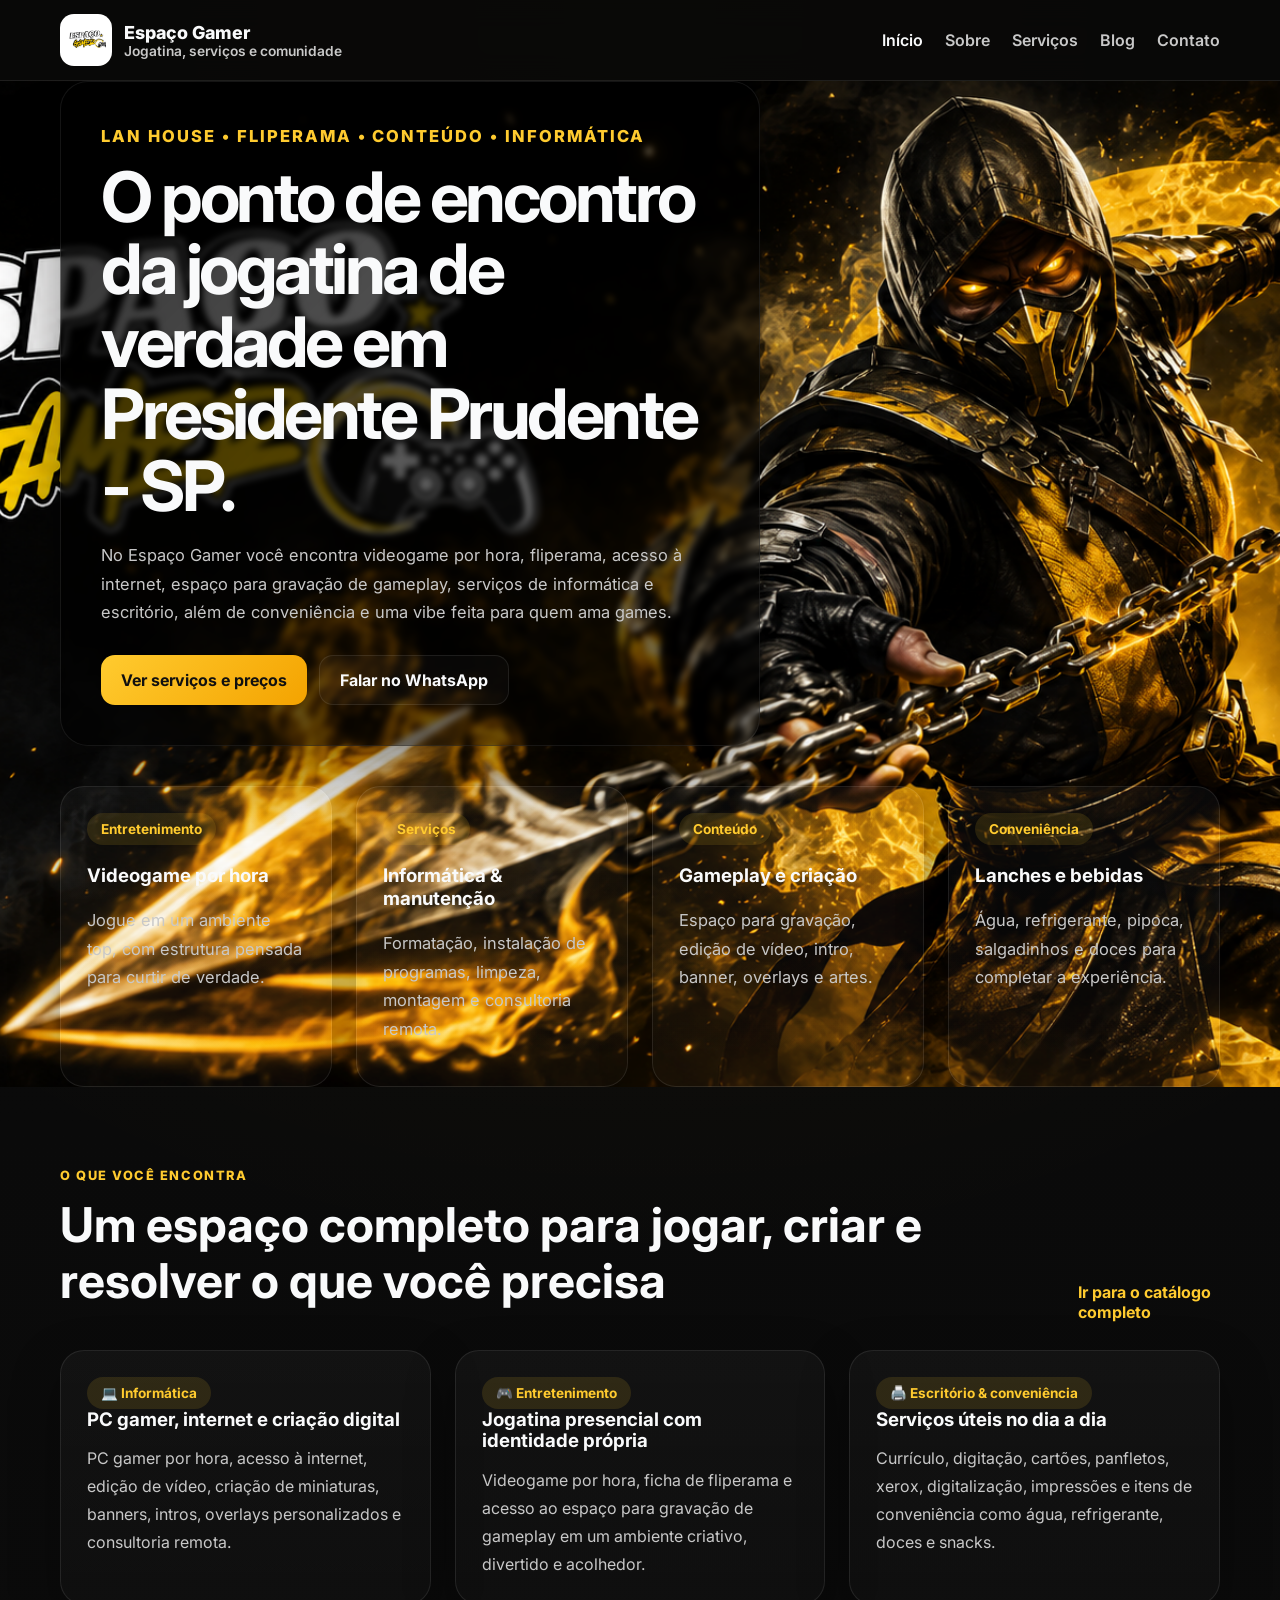
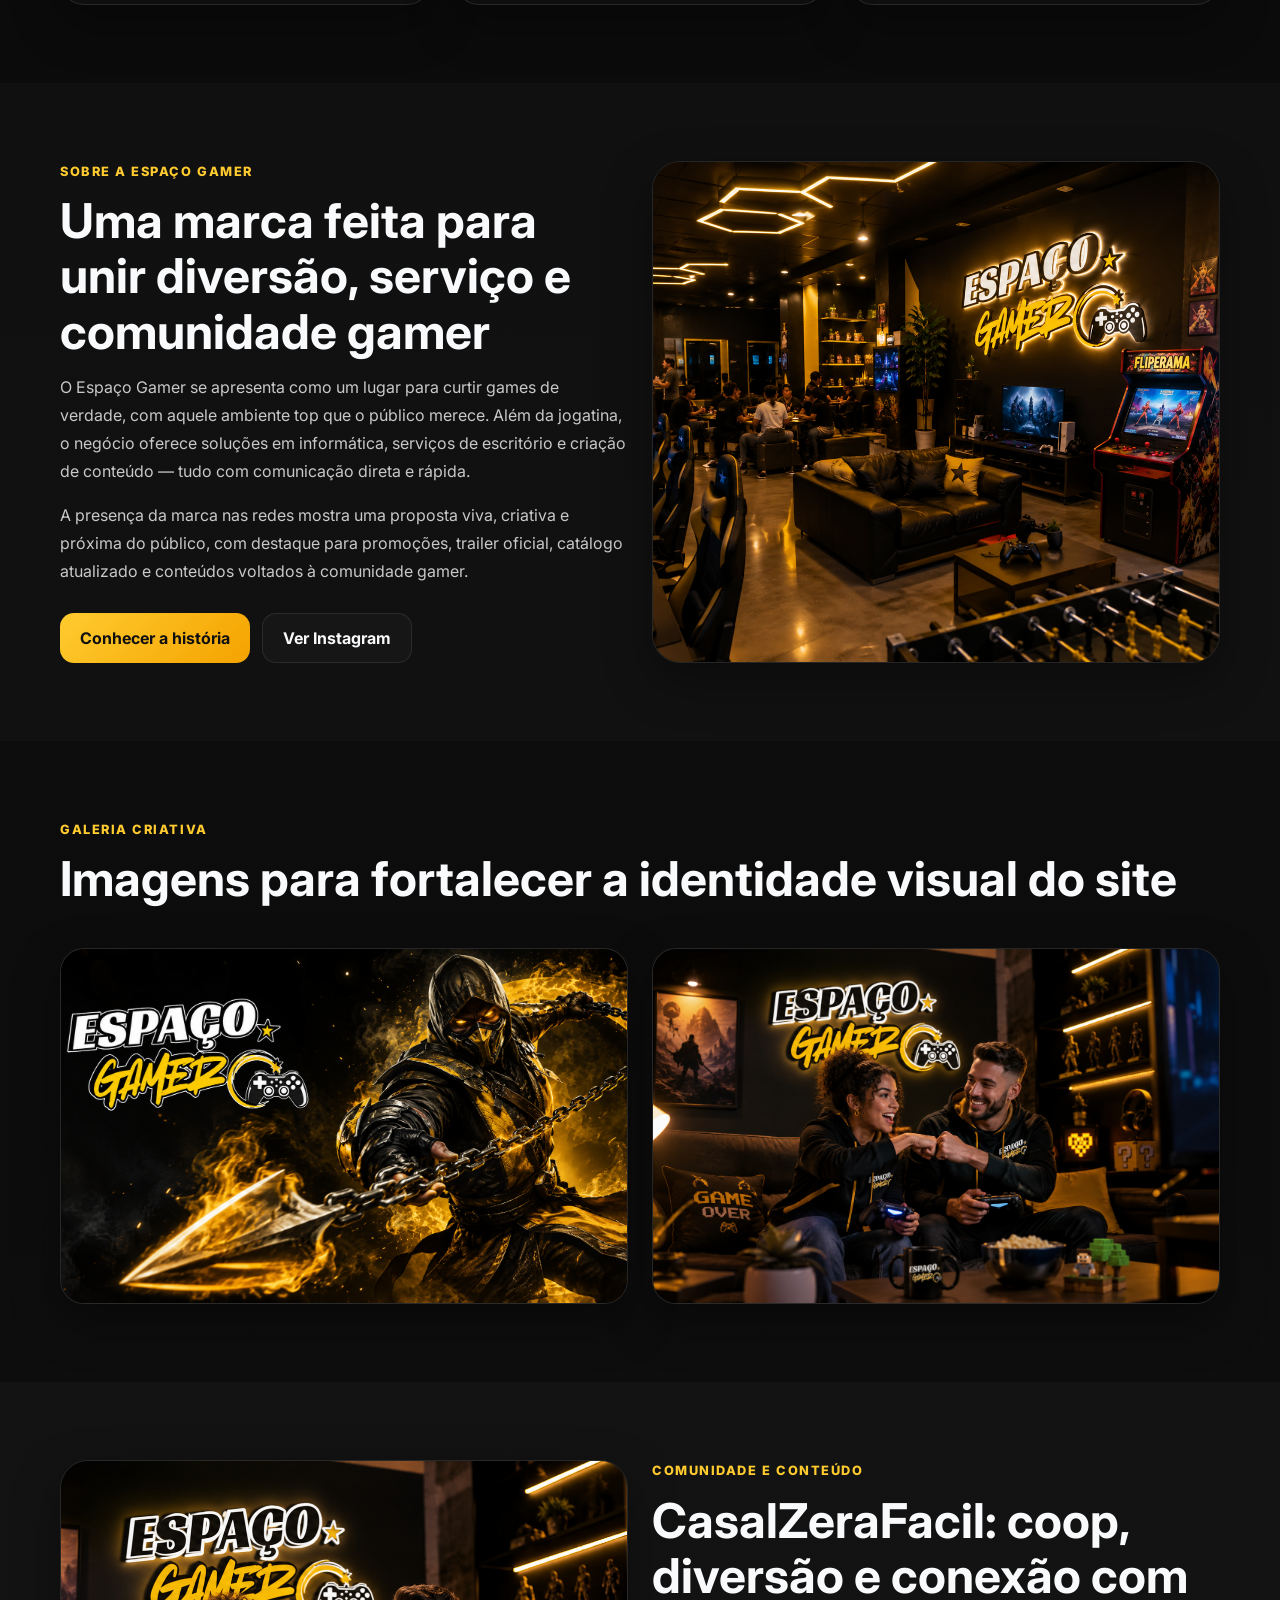
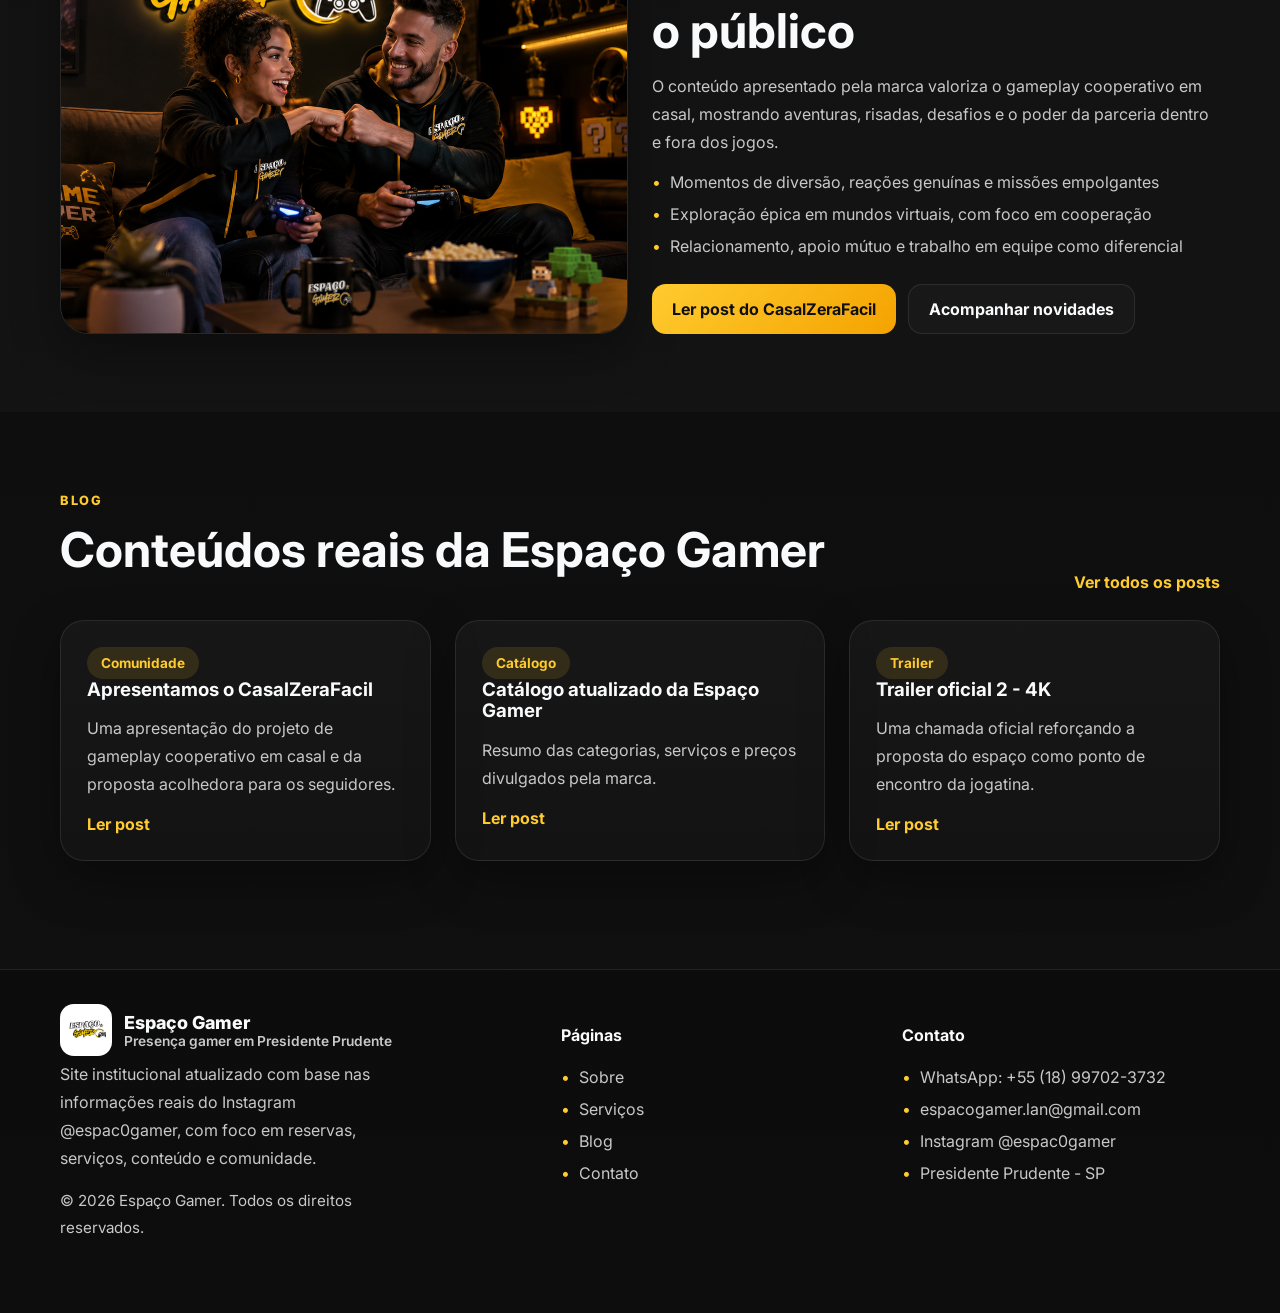
==== commit 68b1fdee: "atualizar" ====
--- a/index.html
+++ b/index.html
@@ -123,7 +123,6 @@
             <p class="eyebrow">Galeria criativa</p>
             <h2>Imagens para fortalecer a identidade visual do site</h2>
           </div>
-          <span class="small-muted">As imagens também podem ser trocadas depois em <strong>assets/img/</strong>.</span>
         </div>
 
         <div class="gallery-grid">
--- a/assets/css/style.css
+++ b/assets/css/style.css
@@ -108,8 +108,9 @@
   position: absolute;
   inset: 0;
   background:
-    linear-gradient(90deg, rgba(0,0,0,0.86) 0%, rgba(0,0,0,0.72) 42%, rgba(0,0,0,0.42) 100%),
-    linear-gradient(180deg, rgba(0,0,0,0.18), rgba(0,0,0,0.4));
+    linear-gradient(90deg, rgba(0,0,0,0.96) 0%, rgba(0,0,0,0.88) 42%, rgba(0,0,0,0.52) 100%),
+    radial-gradient(circle at 28% 46%, rgba(0,0,0,0.92) 0%, rgba(0,0,0,0.72) 34%, transparent 62%),
+    linear-gradient(180deg, rgba(0,0,0,0.34), rgba(0,0,0,0.54));
 }
 .hero-bg {
   position: absolute;
@@ -121,13 +122,18 @@
 .hero-inner {
   position: relative;
   z-index: 1;
-  width: min(760px, 100%);
-  padding: 96px 0;
+  width: min(700px, 100%);
+  padding: 40px;
+  border-radius: 28px;
+  background: linear-gradient(135deg, rgba(0,0,0,0.82), rgba(0,0,0,0.50));
+  border: 1px solid rgba(255,255,255,0.08);
+  box-shadow: 0 24px 70px rgba(0,0,0,0.48);
+  backdrop-filter: blur(3px);
 }
 .hero h1,
 .page-hero h1 {
-  font-size: clamp(2.4rem, 7vw, 5rem);
-  line-height: 0.98;
+  font-size: clamp(2.25rem, 5.8vw, 4.35rem);
+  line-height: 1.04;
   letter-spacing: -0.05em;
   margin: 0 0 18px;
 }
@@ -433,7 +439,8 @@
   }
   .hero-inner {
     width: 100%;
-    padding: 86px 0 54px;
+    padding: 28px;
+    margin: 62px 0 38px;
   }
 }
 
@@ -441,6 +448,10 @@
   .container { width: min(100% - 24px, 1160px); }
   .logo img { width: 46px; height: 46px; }
   .stat-row { grid-template-columns: 1fr; }
+  .hero h1,
+  .page-hero h1 {
+    font-size: clamp(2rem, 12vw, 3.1rem);
+  }
   .service-list li {
     flex-direction: column;
     gap: 6px;
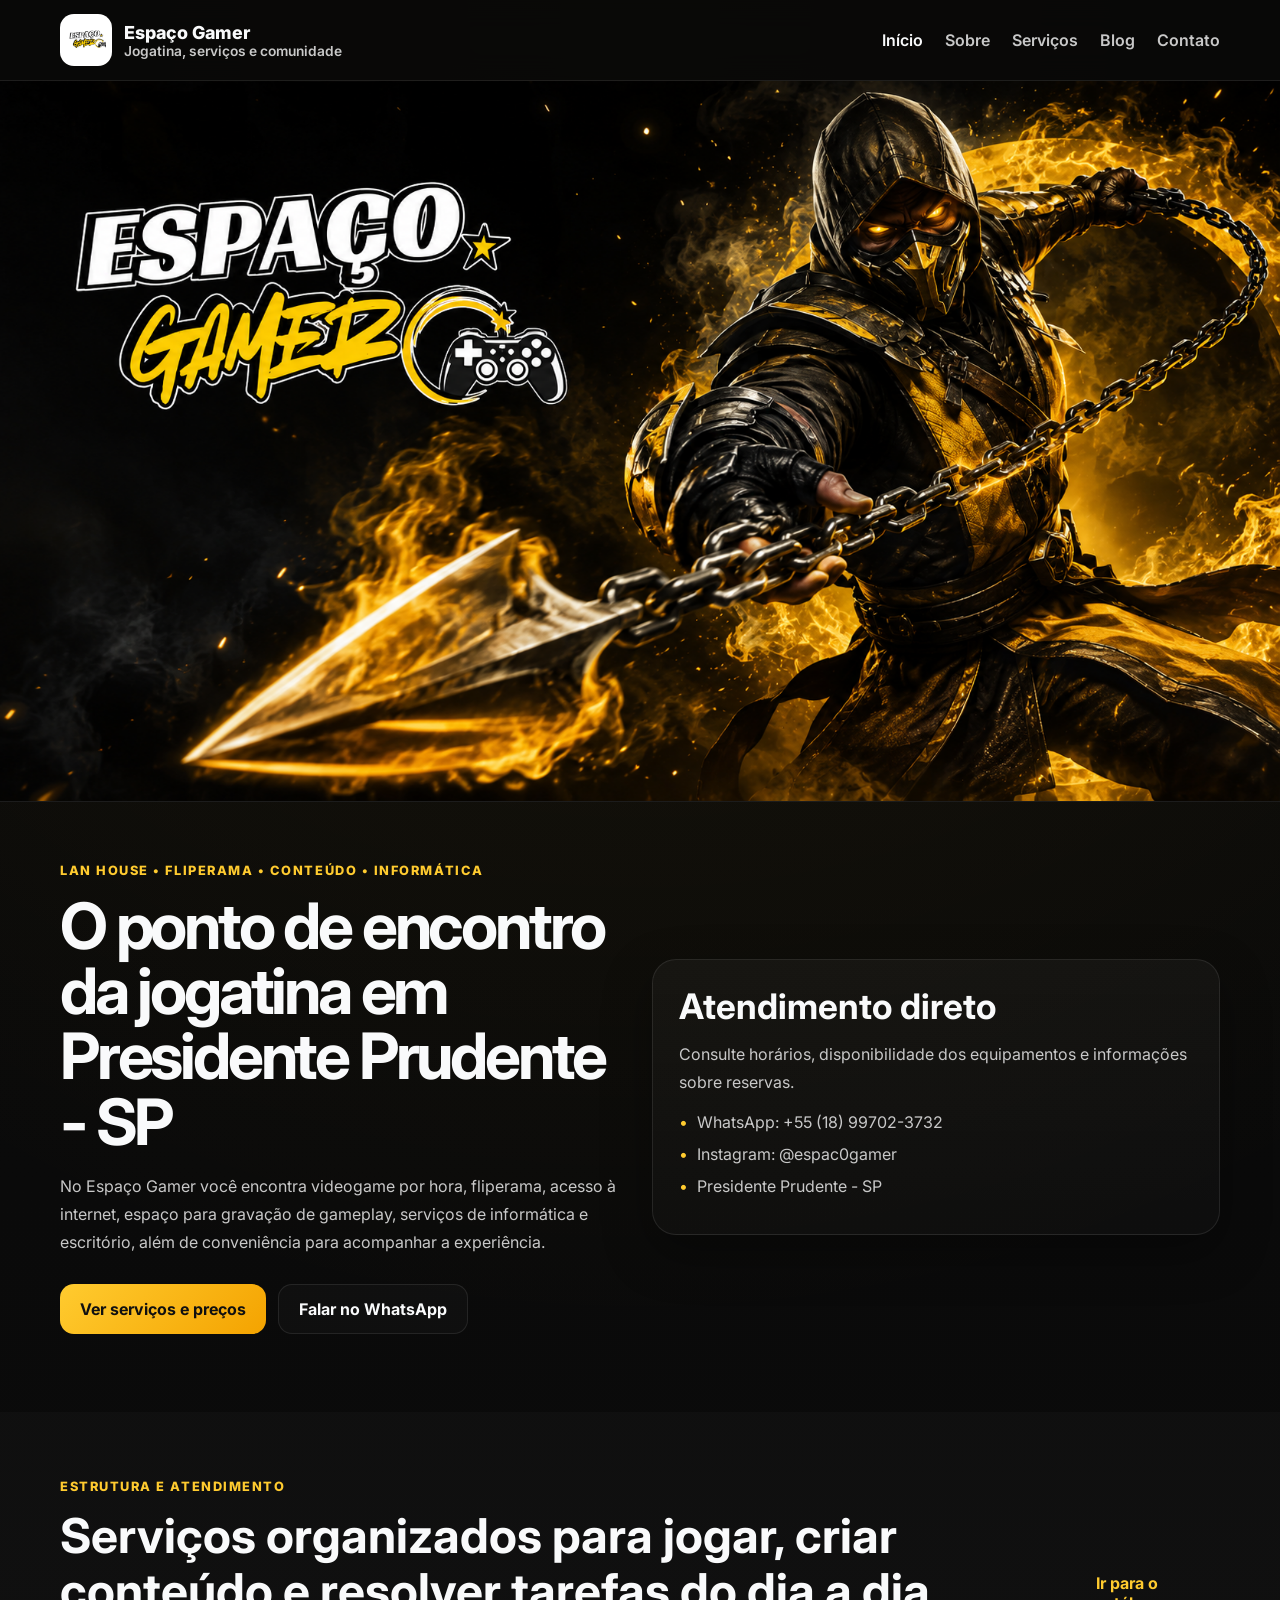
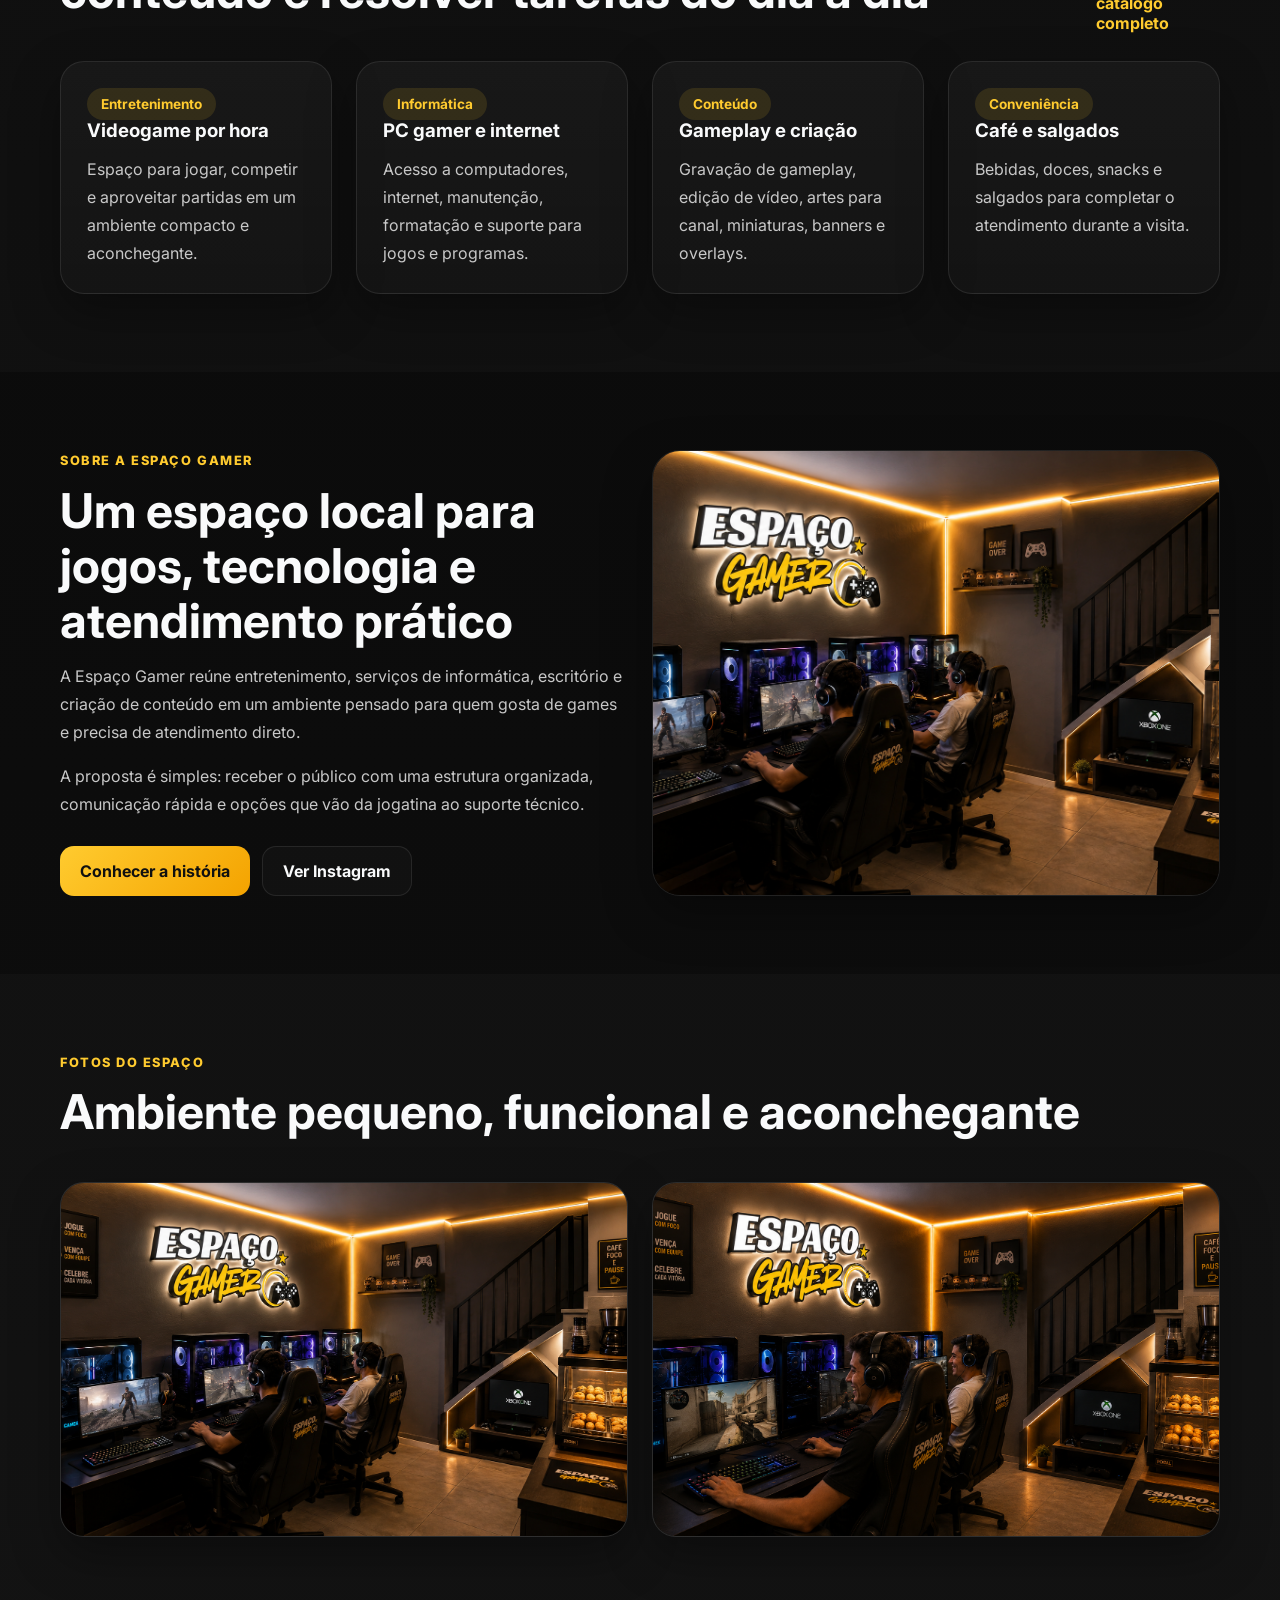
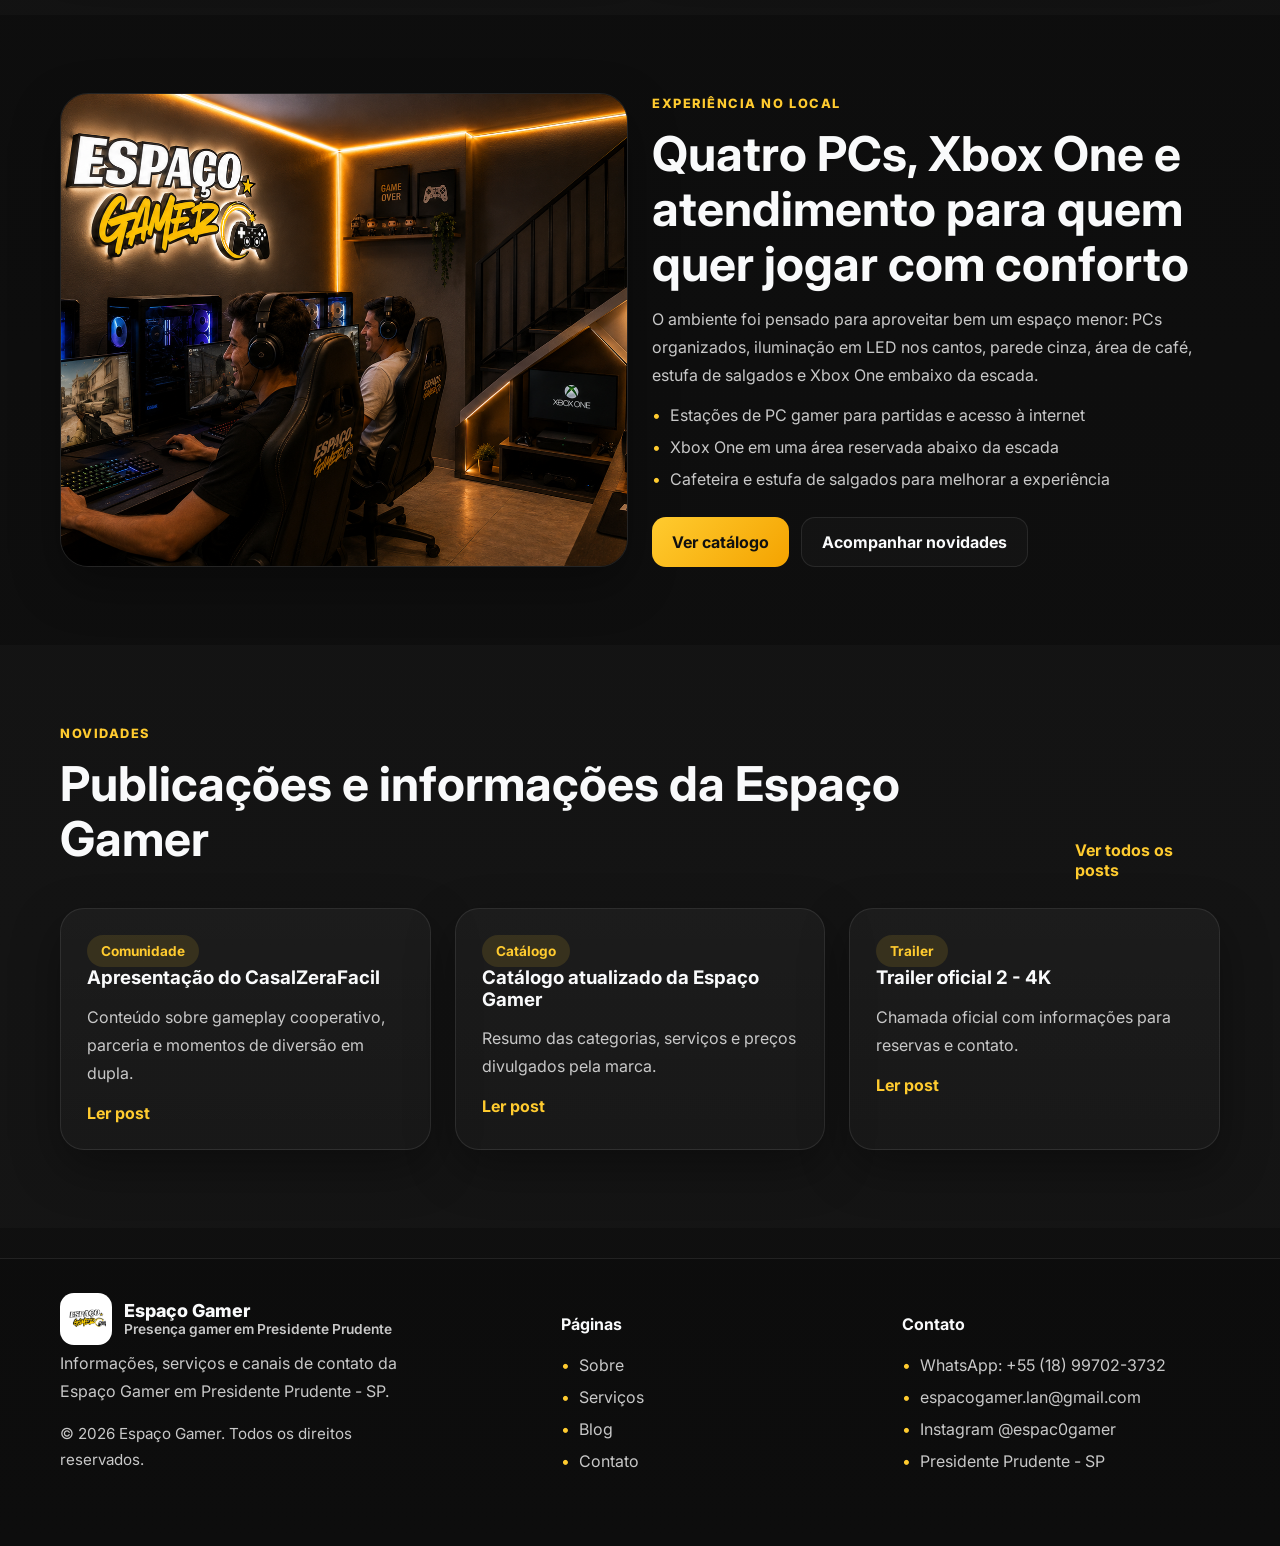
==== commit 418cc9ba: "atualização - aff" ====
--- a/index.html
+++ b/index.html
@@ -31,139 +31,134 @@
 
 
   <main>
-    <section class="hero">
-      <img class="hero-bg" src="assets/img/generated/hero-scorpion.png" alt="Banner criativo do Espaço Gamer com guerreiro em estilo gamer" />
-      <div class="container">
-        <div class="hero-inner">
+    <section class="hero-showcase" aria-label="Banner principal Espaço Gamer">
+      <img src="assets/img/generated/hero-scorpion.png" alt="Banner principal do Espaço Gamer" />
+    </section>
+
+    <section class="section intro-section">
+      <div class="container two-col intro-grid">
+        <div>
           <p class="eyebrow">Lan house • fliperama • conteúdo • informática</p>
-          <h1>O ponto de encontro da jogatina de verdade em <span data-city></span>.</h1>
-          <p>No Espaço Gamer você encontra videogame por hora, fliperama, acesso à internet, espaço para gravação de gameplay, serviços de informática e escritório, além de conveniência e uma vibe feita para quem ama games.</p>
+          <h1>O ponto de encontro da jogatina em Presidente Prudente - SP</h1>
+          <p>No Espaço Gamer você encontra videogame por hora, fliperama, acesso à internet, espaço para gravação de gameplay, serviços de informática e escritório, além de conveniência para acompanhar a experiência.</p>
           <div class="hero-actions">
             <a href="produtos.html" class="btn btn-primary">Ver serviços e preços</a>
             <a data-whatsapp-link data-whatsapp-text="Olá! Vim pelo site do Espaço Gamer e gostaria de reservar ou pedir informações." class="btn btn-secondary">Falar no WhatsApp</a>
           </div>
         </div>
-        <div class="stat-row">
-          <div class="stat-card">
-            <span class="badge">Entretenimento</span>
-            <h3>Videogame por hora</h3>
-            <p>Jogue em um ambiente top, com estrutura pensada para curtir de verdade.</p>
-          </div>
-          <div class="stat-card">
-            <span class="badge">Serviços</span>
-            <h3>Informática & manutenção</h3>
-            <p>Formatação, instalação de programas, limpeza, montagem e consultoria remota.</p>
-          </div>
-          <div class="stat-card">
-            <span class="badge">Conteúdo</span>
-            <h3>Gameplay e criação</h3>
-            <p>Espaço para gravação, edição de vídeo, intro, banner, overlays e artes.</p>
-          </div>
-          <div class="stat-card">
-            <span class="badge">Conveniência</span>
-            <h3>Lanches e bebidas</h3>
-            <p>Água, refrigerante, pipoca, salgadinhos e doces para completar a experiência.</p>
-          </div>
-        </div>
-      </div>
-    </section>
-
-    <section class="section">
+        <div class="info-box intro-contact">
+          <h2>Atendimento direto</h2>
+          <p>Consulte horários, disponibilidade dos equipamentos e informações sobre reservas.</p>
+          <ul class="contact-list">
+            <li>WhatsApp: <span data-whatsapp-number></span></li>
+            <li>Instagram: <span data-instagram-user></span></li>
+            <li>Presidente Prudente - SP</li>
+          </ul>
+        </div>
+      </div>
+    </section>
+
+    <section class="section alt-bg compact-section">
       <div class="container">
         <div class="section-head">
           <div>
-            <p class="eyebrow">O que você encontra</p>
-            <h2>Um espaço completo para jogar, criar e resolver o que você precisa</h2>
+            <p class="eyebrow">Estrutura e atendimento</p>
+            <h2>Serviços organizados para jogar, criar conteúdo e resolver tarefas do dia a dia</h2>
           </div>
           <a href="produtos.html" class="text-link">Ir para o catálogo completo</a>
         </div>
 
-        <div class="card-grid three">
-          <article class="highlight-card">
-            <span class="chip">💻 Informática</span>
-            <h3>PC gamer, internet e criação digital</h3>
-            <p>PC gamer por hora, acesso à internet, edição de vídeo, criação de miniaturas, banners, intros, overlays personalizados e consultoria remota.</p>
-          </article>
-          <article class="highlight-card">
-            <span class="chip">🎮 Entretenimento</span>
-            <h3>Jogatina presencial com identidade própria</h3>
-            <p>Videogame por hora, ficha de fliperama e acesso ao espaço para gravação de gameplay em um ambiente criativo, divertido e acolhedor.</p>
-          </article>
-          <article class="highlight-card">
-            <span class="chip">🖨️ Escritório & conveniência</span>
-            <h3>Serviços úteis no dia a dia</h3>
-            <p>Currículo, digitação, cartões, panfletos, xerox, digitalização, impressões e itens de conveniência como água, refrigerante, doces e snacks.</p>
-          </article>
-        </div>
-      </div>
-    </section>
-
-    <section class="section alt-bg">
+        <div class="card-grid four">
+          <article class="highlight-card">
+            <span class="chip">Entretenimento</span>
+            <h3>Videogame por hora</h3>
+            <p>Espaço para jogar, competir e aproveitar partidas em um ambiente compacto e aconchegante.</p>
+          </article>
+          <article class="highlight-card">
+            <span class="chip">Informática</span>
+            <h3>PC gamer e internet</h3>
+            <p>Acesso a computadores, internet, manutenção, formatação e suporte para jogos e programas.</p>
+          </article>
+          <article class="highlight-card">
+            <span class="chip">Conteúdo</span>
+            <h3>Gameplay e criação</h3>
+            <p>Gravação de gameplay, edição de vídeo, artes para canal, miniaturas, banners e overlays.</p>
+          </article>
+          <article class="highlight-card">
+            <span class="chip">Conveniência</span>
+            <h3>Café e salgados</h3>
+            <p>Bebidas, doces, snacks e salgados para completar o atendimento durante a visita.</p>
+          </article>
+        </div>
+      </div>
+    </section>
+
+    <section class="section">
       <div class="container two-col">
         <div>
           <p class="eyebrow">Sobre a Espaço Gamer</p>
-          <h2>Uma marca feita para unir diversão, serviço e comunidade gamer</h2>
-          <p>O Espaço Gamer se apresenta como um lugar para curtir games de verdade, com aquele ambiente top que o público merece. Além da jogatina, o negócio oferece soluções em informática, serviços de escritório e criação de conteúdo — tudo com comunicação direta e rápida.</p>
-          <p>A presença da marca nas redes mostra uma proposta viva, criativa e próxima do público, com destaque para promoções, trailer oficial, catálogo atualizado e conteúdos voltados à comunidade gamer.</p>
+          <h2>Um espaço local para jogos, tecnologia e atendimento prático</h2>
+          <p>A Espaço Gamer reúne entretenimento, serviços de informática, escritório e criação de conteúdo em um ambiente pensado para quem gosta de games e precisa de atendimento direto.</p>
+          <p>A proposta é simples: receber o público com uma estrutura organizada, comunicação rápida e opções que vão da jogatina ao suporte técnico.</p>
           <div class="inline-actions">
             <a href="sobre.html" class="btn btn-primary">Conhecer a história</a>
             <a data-instagram-link class="btn btn-secondary">Ver Instagram</a>
           </div>
         </div>
         <div class="image-frame">
-          <img src="assets/img/generated/lounge-espaco-gamer.png" alt="Ilustração do ambiente da Espaço Gamer" />
-        </div>
-      </div>
-    </section>
-
-    <section class="section">
+          <img src="assets/img/generated/espaco-gamer-4pcs-xbox-cafe-estufa.png" alt="Espaço Gamer com PCs, Xbox One, cafeteira e estufa de salgados" />
+        </div>
+      </div>
+    </section>
+
+    <section class="section alt-bg">
       <div class="container">
         <div class="section-head">
           <div>
-            <p class="eyebrow">Galeria criativa</p>
-            <h2>Imagens para fortalecer a identidade visual do site</h2>
+            <p class="eyebrow">Fotos do espaço</p>
+            <h2>Ambiente pequeno, funcional e aconchegante</h2>
           </div>
         </div>
 
         <div class="gallery-grid">
           <article class="gallery-card">
-            <img src="assets/img/generated/hero-scorpion.png" alt="Banner do Espaço Gamer com guerreiro inspirado em games" />
+            <img src="assets/img/generated/espaco-gamer-4pcs-xbox-cafe-estufa.png" alt="Sala com quatro PCs gamers, Xbox One embaixo da escada, cafeteira e estufa" />
           </article>
           <article class="gallery-card">
-            <img src="assets/img/generated/casal-zerafacil.png" alt="Casal jogando em ambiente aconchegante do Espaço Gamer" />
-          </article>
-        </div>
-      </div>
-    </section>
-
-    <section class="section alt-bg">
+            <img src="assets/img/generated/espaco-gamer-sala-aconchegante.png" alt="Ambiente aconchegante da Espaço Gamer com iluminação em LED" />
+          </article>
+        </div>
+      </div>
+    </section>
+
+    <section class="section">
       <div class="container two-col">
         <div class="image-frame">
-          <img src="assets/img/generated/casal-zerafacil.png" alt="Representação do CasalZeraFacil em gameplay cooperativo" />
+          <img src="assets/img/generated/espaco-gamer-sala-aconchegante.png" alt="Área de jogos da Espaço Gamer" />
         </div>
         <div>
-          <p class="eyebrow">Comunidade e conteúdo</p>
-          <h2>CasalZeraFacil: coop, diversão e conexão com o público</h2>
-          <p>O conteúdo apresentado pela marca valoriza o gameplay cooperativo em casal, mostrando aventuras, risadas, desafios e o poder da parceria dentro e fora dos jogos.</p>
+          <p class="eyebrow">Experiência no local</p>
+          <h2>Quatro PCs, Xbox One e atendimento para quem quer jogar com conforto</h2>
+          <p>O ambiente foi pensado para aproveitar bem um espaço menor: PCs organizados, iluminação em LED nos cantos, parede cinza, área de café, estufa de salgados e Xbox One embaixo da escada.</p>
           <ul class="feature-list">
-            <li>Momentos de diversão, reações genuínas e missões empolgantes</li>
-            <li>Exploração épica em mundos virtuais, com foco em cooperação</li>
-            <li>Relacionamento, apoio mútuo e trabalho em equipe como diferencial</li>
+            <li>Estações de PC gamer para partidas e acesso à internet</li>
+            <li>Xbox One em uma área reservada abaixo da escada</li>
+            <li>Cafeteira e estufa de salgados para melhorar a experiência</li>
           </ul>
           <div class="inline-actions">
-            <a href="blog/post-1.html" class="btn btn-primary">Ler post do CasalZeraFacil</a>
+            <a href="produtos.html" class="btn btn-primary">Ver catálogo</a>
             <a data-instagram-link class="btn btn-secondary">Acompanhar novidades</a>
           </div>
         </div>
       </div>
     </section>
 
-    <section class="section">
+    <section class="section alt-bg">
       <div class="container">
         <div class="section-head">
           <div>
-            <p class="eyebrow">Blog</p>
-            <h2>Conteúdos reais da Espaço Gamer</h2>
+            <p class="eyebrow">Novidades</p>
+            <h2>Publicações e informações da Espaço Gamer</h2>
           </div>
           <a href="blog.html" class="text-link">Ver todos os posts</a>
         </div>
@@ -171,8 +166,8 @@
         <div class="card-grid three">
           <article class="post-card">
             <span class="post-tag">Comunidade</span>
-            <h3><a href="blog/post-1.html">Apresentamos o CasalZeraFacil</a></h3>
-            <p>Uma apresentação do projeto de gameplay cooperativo em casal e da proposta acolhedora para os seguidores.</p>
+            <h3><a href="blog/post-1.html">Apresentação do CasalZeraFacil</a></h3>
+            <p>Conteúdo sobre gameplay cooperativo, parceria e momentos de diversão em dupla.</p>
             <a class="text-link" href="blog/post-1.html">Ler post</a>
           </article>
           <article class="post-card">
@@ -184,14 +179,13 @@
           <article class="post-card">
             <span class="post-tag">Trailer</span>
             <h3><a href="blog/post-3.html">Trailer oficial 2 - 4K</a></h3>
-            <p>Uma chamada oficial reforçando a proposta do espaço como ponto de encontro da jogatina.</p>
+            <p>Chamada oficial com informações para reservas e contato.</p>
             <a class="text-link" href="blog/post-3.html">Ler post</a>
           </article>
         </div>
       </div>
     </section>
   </main>
-
 
 <footer class="site-footer">
   <div class="container footer-grid">
@@ -200,7 +194,7 @@
         <img src="assets/img/branding/logo-espaco-gamer.png" alt="Logo Espaço Gamer" />
         <span class="logo-mark">Espaço Gamer<span>Presença gamer em Presidente Prudente</span></span>
       </a>
-      <p>Site institucional atualizado com base nas informações reais do Instagram <span data-instagram-user></span>, com foco em reservas, serviços, conteúdo e comunidade.</p>
+      <p>Informações, serviços e canais de contato da Espaço Gamer em Presidente Prudente - SP.</p>
       <p class="footer-note small-muted">© <span data-current-year></span> Espaço Gamer. Todos os direitos reservados.</p>
     </div>
     <div>
--- a/assets/css/style.css
+++ b/assets/css/style.css
@@ -458,3 +458,58 @@
   }
   .service-list li span { max-width: 100%; }
 }
+
+/* Ajustes solicitados: banner principal sem texto por cima e conteúdo abaixo */
+.hero-showcase {
+  background: #050505;
+  border-bottom: 1px solid var(--line);
+}
+.hero-showcase img {
+  width: 100%;
+  max-height: 760px;
+  object-fit: cover;
+  object-position: center;
+}
+.intro-section {
+  padding-top: 58px;
+}
+.intro-grid {
+  align-items: center;
+}
+.intro-section h1 {
+  font-size: clamp(2.2rem, 5vw, 4rem);
+  line-height: 1.02;
+  letter-spacing: -0.05em;
+  margin: 0 0 18px;
+}
+.intro-contact h2 {
+  font-size: clamp(1.5rem, 3vw, 2.2rem);
+}
+.compact-section {
+  padding-top: 64px;
+}
+.card-grid.four {
+  grid-template-columns: repeat(4, 1fr);
+}
+
+@media (max-width: 1100px) {
+  .card-grid.four {
+    grid-template-columns: repeat(2, 1fr);
+  }
+}
+
+@media (max-width: 920px) {
+  .hero-showcase img {
+    min-height: 320px;
+    object-position: center;
+  }
+}
+
+@media (max-width: 640px) {
+  .card-grid.four {
+    grid-template-columns: 1fr;
+  }
+  .hero-showcase img {
+    min-height: 260px;
+  }
+}
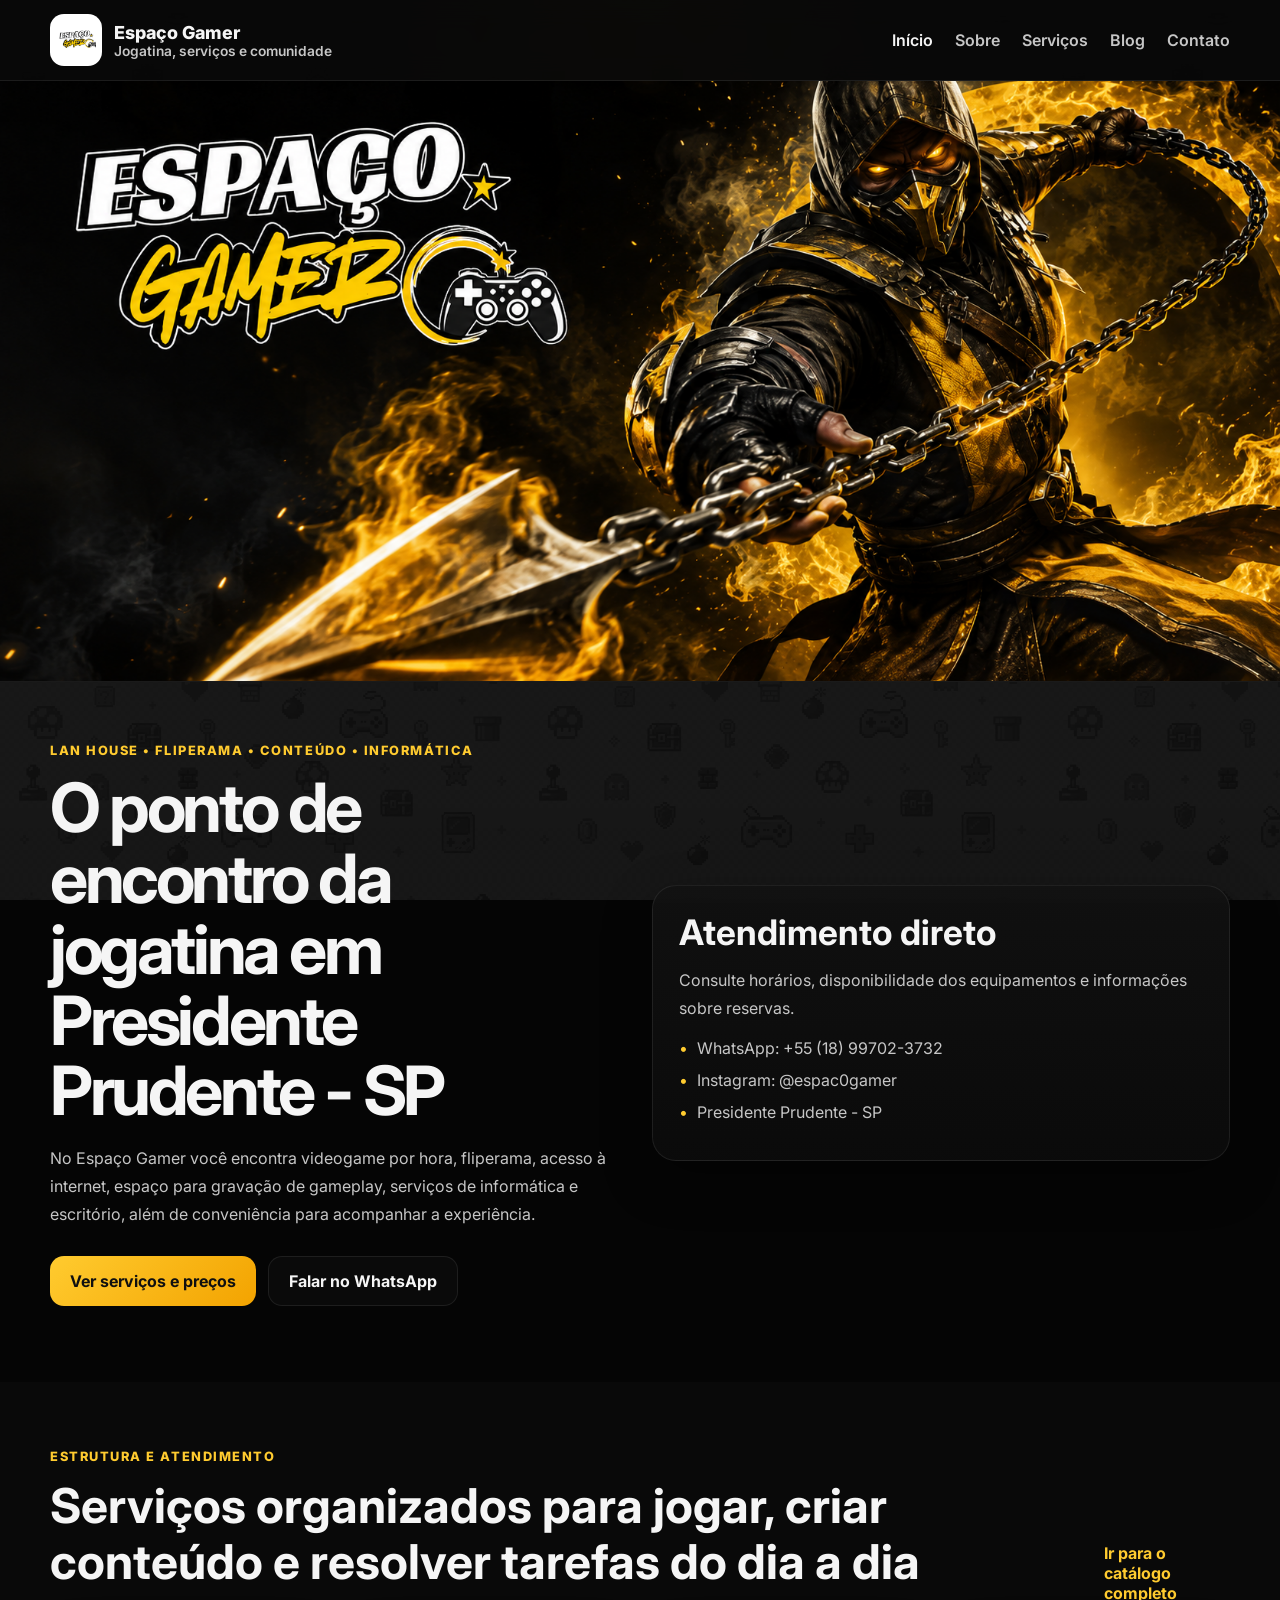
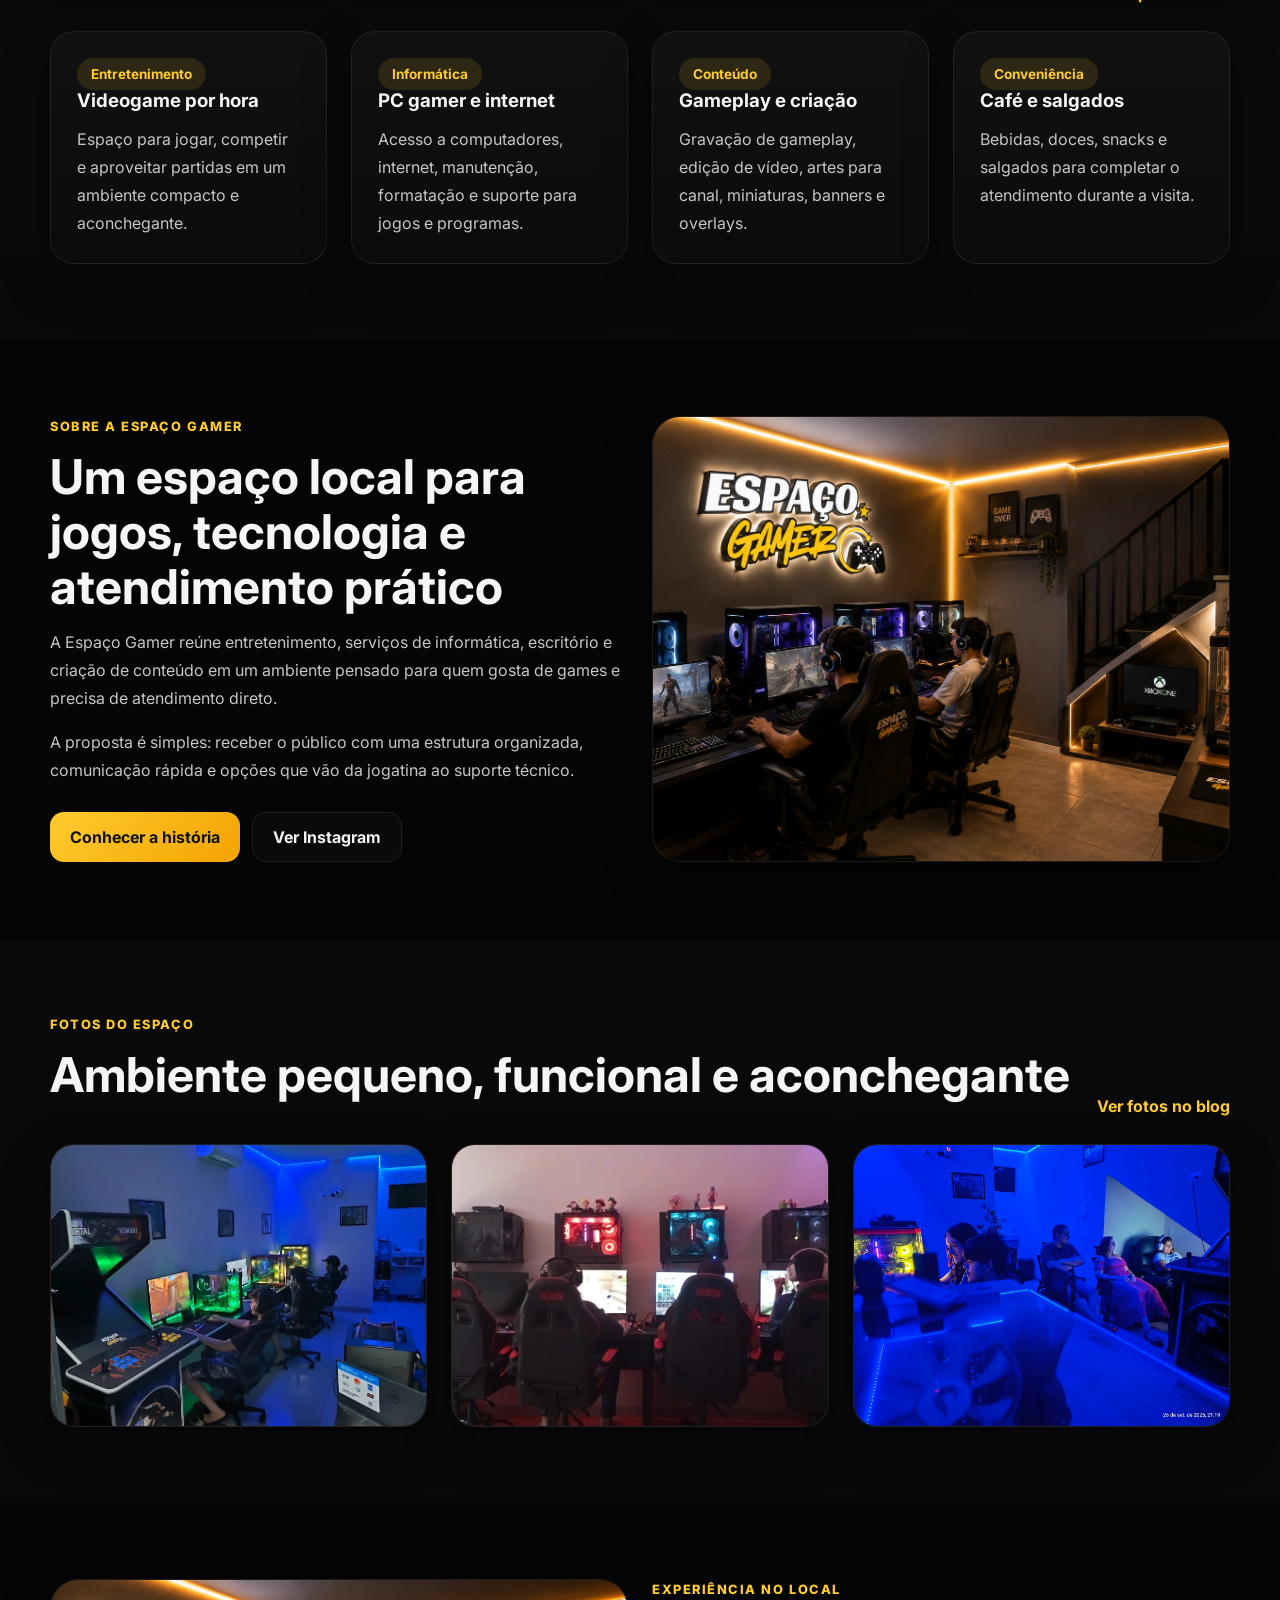
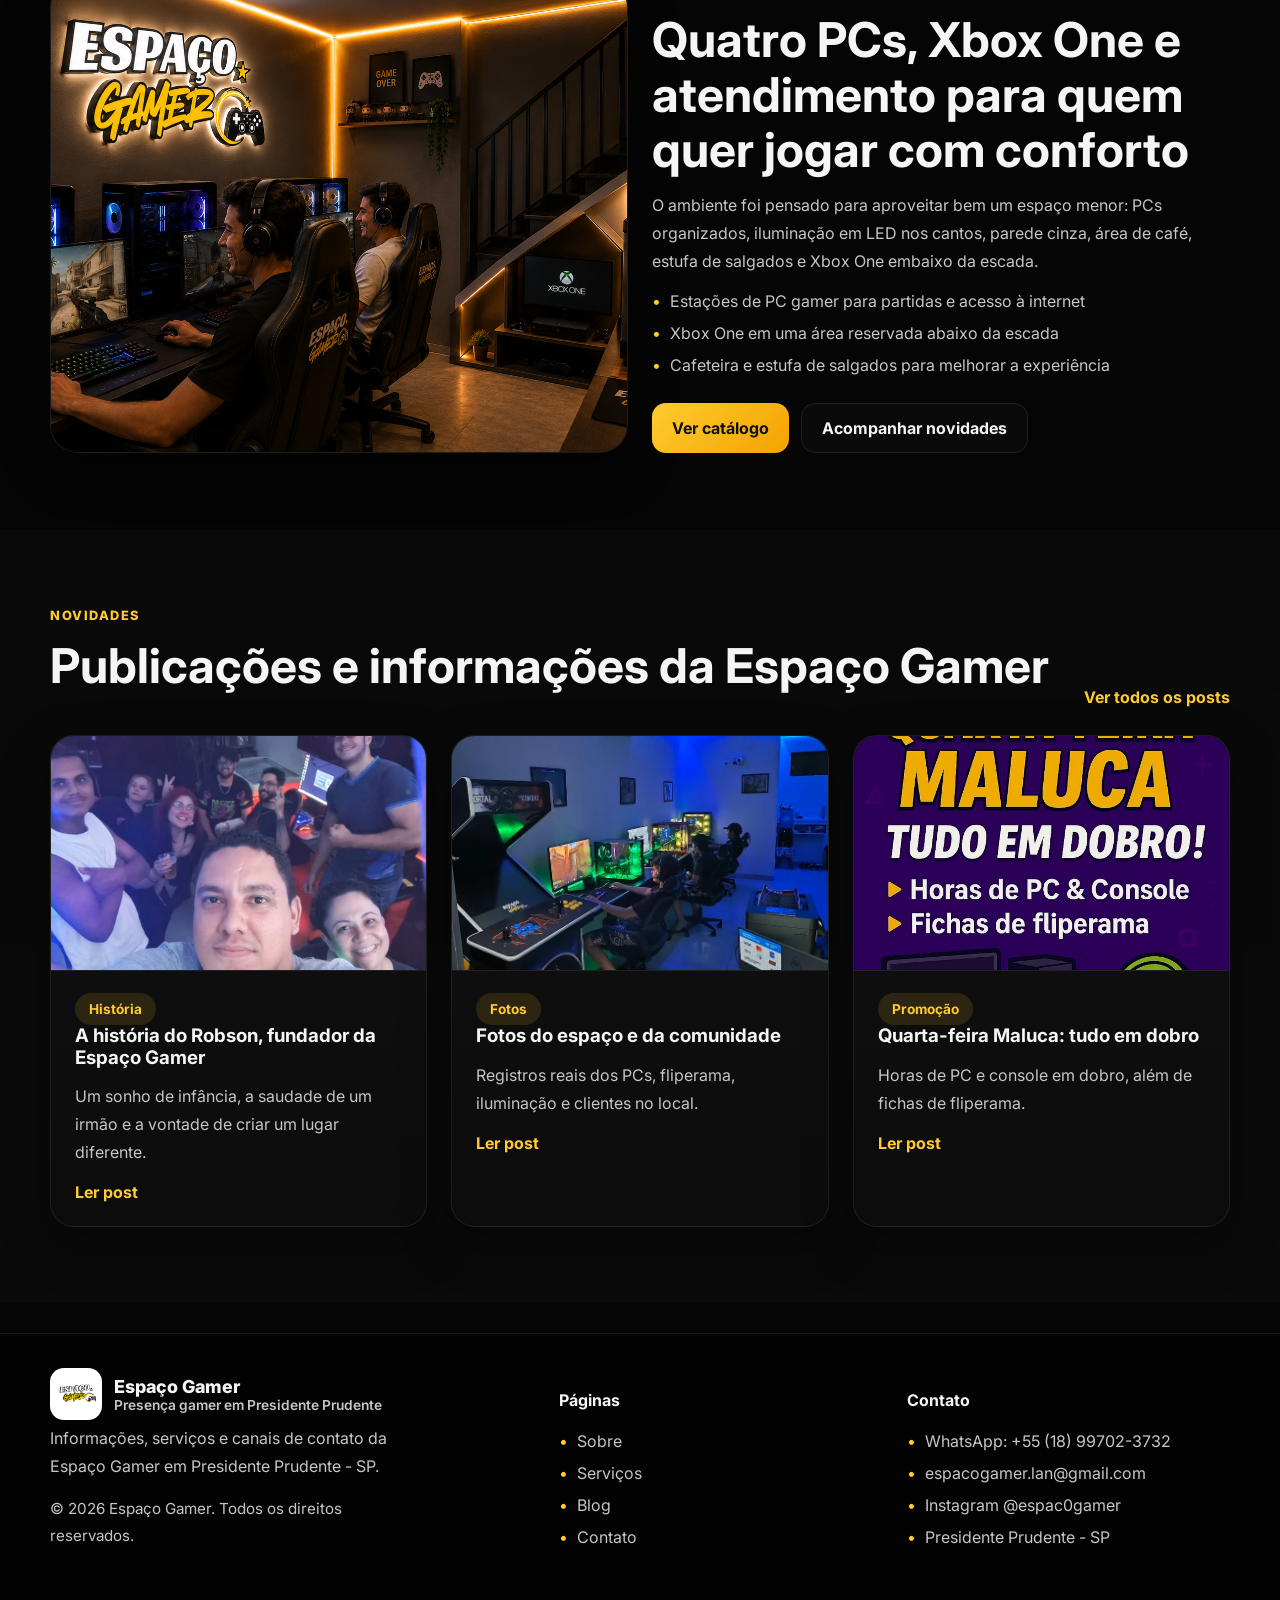
==== commit 459df747: "hahahaha foda demais" ====
--- a/index.html
+++ b/index.html
@@ -118,14 +118,18 @@
             <p class="eyebrow">Fotos do espaço</p>
             <h2>Ambiente pequeno, funcional e aconchegante</h2>
           </div>
-        </div>
-
-        <div class="gallery-grid">
+          <a href="blog/post-5.html" class="text-link">Ver fotos no blog</a>
+        </div>
+
+        <div class="real-gallery-grid">
           <article class="gallery-card">
-            <img src="assets/img/generated/espaco-gamer-4pcs-xbox-cafe-estufa.png" alt="Sala com quatro PCs gamers, Xbox One embaixo da escada, cafeteira e estufa" />
+            <img src="assets/img/uploads/galeria/espaco-pcs-fliperama-01.png" alt="Área com fliperama e PCs gamers da Espaço Gamer" />
           </article>
           <article class="gallery-card">
-            <img src="assets/img/generated/espaco-gamer-sala-aconchegante.png" alt="Ambiente aconchegante da Espaço Gamer com iluminação em LED" />
+            <img src="assets/img/uploads/galeria/pcs-gamers-clientes.png" alt="Clientes jogando nos PCs da Espaço Gamer" />
+          </article>
+          <article class="gallery-card">
+            <img src="assets/img/uploads/galeria/clientes-led-azul.png" alt="Clientes no ambiente com iluminação azul da Espaço Gamer" />
           </article>
         </div>
       </div>
@@ -164,23 +168,26 @@
         </div>
 
         <div class="card-grid three">
-          <article class="post-card">
-            <span class="post-tag">Comunidade</span>
-            <h3><a href="blog/post-1.html">Apresentação do CasalZeraFacil</a></h3>
-            <p>Conteúdo sobre gameplay cooperativo, parceria e momentos de diversão em dupla.</p>
-            <a class="text-link" href="blog/post-1.html">Ler post</a>
-          </article>
-          <article class="post-card">
-            <span class="post-tag">Catálogo</span>
-            <h3><a href="blog/post-2.html">Catálogo atualizado da Espaço Gamer</a></h3>
-            <p>Resumo das categorias, serviços e preços divulgados pela marca.</p>
-            <a class="text-link" href="blog/post-2.html">Ler post</a>
-          </article>
-          <article class="post-card">
-            <span class="post-tag">Trailer</span>
-            <h3><a href="blog/post-3.html">Trailer oficial 2 - 4K</a></h3>
-            <p>Chamada oficial com informações para reservas e contato.</p>
-            <a class="text-link" href="blog/post-3.html">Ler post</a>
+          <article class="post-card post-card-with-cover">
+            <a href="blog/post-4.html" class="post-card-cover"><img src="assets/img/uploads/proprietarios/robson-proprietario.png" alt="Robson e comunidade da Espaço Gamer" /></a>
+            <span class="post-tag">História</span>
+            <h3><a href="blog/post-4.html">A história do Robson, fundador da Espaço Gamer</a></h3>
+            <p>Um sonho de infância, a saudade de um irmão e a vontade de criar um lugar diferente.</p>
+            <a class="text-link" href="blog/post-4.html">Ler post</a>
+          </article>
+          <article class="post-card post-card-with-cover">
+            <a href="blog/post-5.html" class="post-card-cover"><img src="assets/img/uploads/galeria/espaco-pcs-fliperama-01.png" alt="Fotos do espaço" /></a>
+            <span class="post-tag">Fotos</span>
+            <h3><a href="blog/post-5.html">Fotos do espaço e da comunidade</a></h3>
+            <p>Registros reais dos PCs, fliperama, iluminação e clientes no local.</p>
+            <a class="text-link" href="blog/post-5.html">Ler post</a>
+          </article>
+          <article class="post-card post-card-with-cover">
+            <a href="blog/post-6.html" class="post-card-cover"><img src="assets/img/uploads/posts/quarta-feira-maluca.png" alt="Promoção Quarta-feira Maluca" /></a>
+            <span class="post-tag">Promoção</span>
+            <h3><a href="blog/post-6.html">Quarta-feira Maluca: tudo em dobro</a></h3>
+            <p>Horas de PC e console em dobro, além de fichas de fliperama.</p>
+            <a class="text-link" href="blog/post-6.html">Ler post</a>
           </article>
         </div>
       </div>
--- a/assets/css/style.css
+++ b/assets/css/style.css
@@ -1,13 +1,13 @@
 :root {
-  --bg: #090909;
-  --bg-soft: #131313;
-  --panel: #181818;
-  --panel-2: #1f1f1f;
-  --text: #f9fafb;
-  --muted: #c8c8c8;
+  --bg: #050505;
+  --bg-soft: #0f0f0f;
+  --panel: rgba(14, 14, 14, 0.92);
+  --panel-2: rgba(20, 20, 20, 0.92);
+  --text: #f5f5f5;
+  --muted: #c6c6c6;
   --accent: #ffcb2f;
-  --accent-strong: #f4a300;
-  --line: rgba(255,255,255,0.09);
+  --accent-strong: #f3a300;
+  --line: rgba(255,255,255,0.08);
   --shadow: 0 18px 48px rgba(0, 0, 0, 0.35);
   --radius: 24px;
 }
@@ -17,18 +17,45 @@
 body {
   margin: 0;
   font-family: 'Inter', Arial, sans-serif;
+  color: var(--text);
+  background-color: var(--bg);
+  position: relative;
+  overflow-x: hidden;
+}
+body::before {
+  content: "";
+  position: fixed;
+  inset: 0;
+  z-index: 0;
+  background-image: url('../img/background/games-pattern.png');
+  background-repeat: repeat;
+  background-size: 520px auto;
+  opacity: 0.10;
+  pointer-events: none;
+}
+body::after {
+  content: "";
+  position: fixed;
+  inset: 0;
+  z-index: 0;
+  pointer-events: none;
   background:
-    radial-gradient(circle at top, rgba(255, 191, 0, 0.08), transparent 28%),
-    linear-gradient(180deg, #080808 0%, #101010 100%);
-  color: var(--text);
+    radial-gradient(circle at top center, rgba(255, 191, 0, 0.08), transparent 28%),
+    linear-gradient(180deg, rgba(0,0,0,0.22) 0%, rgba(0,0,0,0.08) 18%, rgba(0,0,0,0.22) 100%);
+}
+.site-header,
+main,
+.site-footer {
+  position: relative;
+  z-index: 1;
 }
 img { display: block; max-width: 100%; }
 a { color: inherit; text-decoration: none; }
 p { color: var(--muted); line-height: 1.75; margin: 0 0 16px; }
 ul { margin: 0; padding: 0; }
-.container { width: min(1160px, calc(100% - 32px)); margin: 0 auto; }
-.narrow { width: min(820px, calc(100% - 32px)); }
-.section { padding: 78px 0; }
+.container { width: min(1180px, calc(100% - 32px)); margin: 0 auto; }
+.narrow { width: min(860px, calc(100% - 32px)); }
+.section { padding: 76px 0; }
 .alt-bg { background: rgba(255,255,255,0.02); }
 .page-main { min-height: 70vh; }
 .eyebrow {
@@ -45,7 +72,7 @@
   top: 0;
   z-index: 30;
   border-bottom: 1px solid var(--line);
-  background: rgba(8, 8, 8, 0.86);
+  background: rgba(6, 6, 6, 0.86);
   backdrop-filter: blur(14px);
 }
 .nav-wrap {
@@ -61,14 +88,19 @@
   gap: 12px;
   font-size: 1.12rem;
   font-weight: 800;
+  min-width: 0;
 }
 .logo img {
   width: 52px;
   height: 52px;
+  flex: 0 0 auto;
   object-fit: contain;
   background: #fff;
   border-radius: 14px;
   padding: 6px;
+}
+.logo-mark {
+  min-width: 0;
 }
 .logo-mark span {
   display: block;
@@ -96,21 +128,34 @@
   color: var(--text);
 }
 
+.hero,
+.hero-showcase {
+  position: relative;
+  overflow: hidden;
+}
+.hero-showcase {
+  background: rgba(5, 5, 5, 0.88);
+  border-bottom: 1px solid var(--line);
+}
+.hero-showcase img {
+  width: 100%;
+  max-height: 760px;
+  aspect-ratio: 16 / 7.5;
+  object-fit: cover;
+  object-position: center;
+}
 .hero {
-  position: relative;
   min-height: 86vh;
   display: flex;
   align-items: center;
-  overflow: hidden;
 }
 .hero::before {
   content: "";
   position: absolute;
   inset: 0;
   background:
-    linear-gradient(90deg, rgba(0,0,0,0.96) 0%, rgba(0,0,0,0.88) 42%, rgba(0,0,0,0.52) 100%),
-    radial-gradient(circle at 28% 46%, rgba(0,0,0,0.92) 0%, rgba(0,0,0,0.72) 34%, transparent 62%),
-    linear-gradient(180deg, rgba(0,0,0,0.34), rgba(0,0,0,0.54));
+    linear-gradient(90deg, rgba(0,0,0,0.78) 0%, rgba(0,0,0,0.56) 40%, rgba(0,0,0,0.18) 100%),
+    linear-gradient(180deg, rgba(0,0,0,0.18), rgba(0,0,0,0.46));
 }
 .hero-bg {
   position: absolute;
@@ -123,16 +168,12 @@
   position: relative;
   z-index: 1;
   width: min(700px, 100%);
-  padding: 40px;
-  border-radius: 28px;
-  background: linear-gradient(135deg, rgba(0,0,0,0.82), rgba(0,0,0,0.50));
-  border: 1px solid rgba(255,255,255,0.08);
-  box-shadow: 0 24px 70px rgba(0,0,0,0.48);
-  backdrop-filter: blur(3px);
+  padding: 96px 0;
 }
 .hero h1,
-.page-hero h1 {
-  font-size: clamp(2.25rem, 5.8vw, 4.35rem);
+.page-hero h1,
+.intro-section h1 {
+  font-size: clamp(2.25rem, 5.5vw, 4.25rem);
   line-height: 1.04;
   letter-spacing: -0.05em;
   margin: 0 0 18px;
@@ -155,7 +196,7 @@
   display: grid;
   gap: 24px;
 }
-.stat-row { grid-template-columns: repeat(4, 1fr); margin-top: 40px; position: relative; z-index: 1; }
+.stat-row { grid-template-columns: repeat(4, 1fr); margin-top: 40px; }
 .stat-card,
 .info-box,
 .post-card,
@@ -164,10 +205,11 @@
 .feature-card,
 .contact-card,
 .highlight-card {
-  background: linear-gradient(180deg, rgba(255,255,255,0.035), rgba(255,255,255,0.02));
+  background: linear-gradient(180deg, rgba(18,18,18,0.88), rgba(12,12,12,0.88));
   border: 1px solid var(--line);
   border-radius: var(--radius);
   box-shadow: var(--shadow);
+  backdrop-filter: blur(3px);
 }
 .stat-card,
 .info-box,
@@ -182,7 +224,8 @@
 .card-grid.two,
 .gallery-grid,
 .two-col,
-.footer-grid { grid-template-columns: repeat(2, 1fr); }
+.footer-grid { grid-template-columns: repeat(2, minmax(0, 1fr)); }
+.card-grid.four { grid-template-columns: repeat(4, minmax(0, 1fr)); }
 .footer-grid { grid-template-columns: 1.2fr 0.8fr 0.8fr; }
 .section-head {
   display: flex;
@@ -197,8 +240,12 @@
 .post-card h3,
 .service-card h3,
 .contact-card h3,
-.highlight-card h3 { margin: 0 0 14px; line-height: 1.15; }
-.section h2 { font-size: clamp(1.8rem, 4vw, 3rem); }
+.highlight-card h3,
+.feature-card h3 {
+  margin: 0 0 14px;
+  line-height: 1.15;
+}
+.section h2 { font-size: clamp(1.75rem, 4vw, 3rem); }
 .badge,
 .post-tag,
 .chip {
@@ -222,6 +269,7 @@
   padding: 0 20px;
   font-weight: 700;
   transition: transform .2s ease, background .2s ease, border .2s ease;
+  text-align: center;
 }
 .btn:hover { transform: translateY(-1px); }
 .btn-primary {
@@ -269,7 +317,9 @@
 .highlight-card p:last-child,
 .service-card p:last-child,
 .contact-card p:last-child,
-.info-box p:last-child { margin-bottom: 0; }
+.info-box p:last-child,
+.feature-card p:last-child { margin-bottom: 0; }
+
 .page-hero {
   padding: 92px 0 58px;
   position: relative;
@@ -279,7 +329,7 @@
   content: "";
   position: absolute;
   inset: 0;
-  background: radial-gradient(circle at top right, rgba(255,203,47,.15), transparent 34%);
+  background: radial-gradient(circle at top right, rgba(255,203,47,.14), transparent 34%);
   pointer-events: none;
 }
 .page-hero.with-image { padding: 0; }
@@ -300,7 +350,7 @@
   content: "";
   position: absolute;
   inset: 0;
-  background: linear-gradient(180deg, rgba(0,0,0,0.2), rgba(0,0,0,0.75));
+  background: linear-gradient(180deg, rgba(0,0,0,0.24), rgba(0,0,0,0.75));
 }
 .page-hero-content {
   position: relative;
@@ -312,20 +362,21 @@
   overflow: hidden;
   border: 1px solid var(--line);
   box-shadow: var(--shadow);
+  background: rgba(10,10,10,0.88);
 }
 .image-frame img,
 .gallery-card img,
 .post-cover img { width: 100%; height: 100%; object-fit: cover; }
-.gallery-card img { aspect-ratio: 16 / 10; }
+.gallery-card img {
+  aspect-ratio: 16 / 10;
+}
 .post-cover img {
   aspect-ratio: 16 / 9;
   border-radius: 24px;
   border: 1px solid var(--line);
   margin-bottom: 28px;
 }
-.filter-bar {
-  margin-bottom: 28px;
-}
+.filter-bar { margin-bottom: 28px; }
 .filter-bar input {
   width: 100%;
   min-height: 56px;
@@ -390,7 +441,7 @@
   margin-top: 30px;
   padding: 34px 0 56px;
   border-top: 1px solid var(--line);
-  background: rgba(0,0,0,0.18);
+  background: rgba(0,0,0,0.22);
 }
 .footer-note {
   margin-top: 10px;
@@ -399,20 +450,47 @@
 .small-muted { color: var(--muted); font-size: 0.95rem; }
 .center-text { text-align: center; }
 
+/* Ajustes da home */
+.intro-section { padding-top: 58px; }
+.intro-grid { align-items: center; }
+.intro-contact h2 { font-size: clamp(1.5rem, 3vw, 2.2rem); }
+.compact-section { padding-top: 64px; }
+
+/* Responsividade */
+@media (max-width: 1200px) {
+  .card-grid.four { grid-template-columns: repeat(2, minmax(0, 1fr)); }
+}
+
 @media (max-width: 1024px) {
-  .stat-row { grid-template-columns: repeat(2, 1fr); }
+  .container,
+  .narrow {
+    width: min(100% - 28px, 1180px);
+  }
   .card-grid.three,
-  .service-grid { grid-template-columns: repeat(2, 1fr); }
+  .service-grid {
+    grid-template-columns: repeat(2, minmax(0, 1fr));
+  }
+  .footer-grid {
+    grid-template-columns: 1fr 1fr;
+  }
+  .footer-brand {
+    grid-column: 1 / -1;
+  }
+  .page-hero { padding: 78px 0 52px; }
 }
 
 @media (max-width: 920px) {
+  body::before {
+    background-size: 380px auto;
+    opacity: 0.08;
+  }
   .site-nav {
     display: none;
     position: absolute;
     top: 78px;
     left: 16px;
     right: 16px;
-    background: #111111;
+    background: rgba(10, 10, 10, 0.98);
     border: 1px solid var(--line);
     border-radius: 18px;
     padding: 18px;
@@ -421,95 +499,233 @@
   }
   .site-nav.open { display: flex; }
   .menu-toggle { display: inline-flex; }
-  .stat-row,
   .card-grid.two,
   .card-grid.three,
   .gallery-grid,
   .two-col,
   .service-grid,
-  .footer-grid {
+  .footer-grid,
+  .card-grid.four,
+  .stat-row {
     grid-template-columns: 1fr;
   }
   .section-head {
     flex-direction: column;
     align-items: flex-start;
   }
-  .hero {
-    min-height: auto;
-  }
-  .hero-inner {
+  .hero-showcase img {
+    max-height: none;
+    min-height: 280px;
+    aspect-ratio: 16 / 8.5;
+  }
+  .page-hero-image {
+    min-height: 320px;
+  }
+  .page-hero-content {
+    padding: 54px 0 40px;
+  }
+}
+
+@media (max-width: 768px) {
+  .section { padding: 60px 0; }
+  .nav-wrap {
+    min-height: 72px;
+  }
+  .logo {
+    font-size: 1rem;
+    gap: 10px;
+  }
+  .logo-mark span {
+    font-size: 0.78rem;
+  }
+  .hero-actions,
+  .inline-actions {
+    gap: 10px;
+  }
+  .btn {
     width: 100%;
-    padding: 28px;
-    margin: 62px 0 38px;
-  }
-}
-
-@media (max-width: 640px) {
-  .container { width: min(100% - 24px, 1160px); }
-  .logo img { width: 46px; height: 46px; }
-  .stat-row { grid-template-columns: 1fr; }
+  }
+  .intro-section h1,
   .hero h1,
   .page-hero h1 {
-    font-size: clamp(2rem, 12vw, 3.1rem);
+    font-size: clamp(2rem, 8vw, 3rem);
   }
   .service-list li {
     flex-direction: column;
     gap: 6px;
   }
-  .service-list li span { max-width: 100%; }
-}
-
-/* Ajustes solicitados: banner principal sem texto por cima e conteúdo abaixo */
-.hero-showcase {
-  background: #050505;
+  .service-list li span {
+    max-width: 100%;
+  }
+}
+
+@media (max-width: 640px) {
+  .container,
+  .narrow {
+    width: min(100% - 24px, 1180px);
+  }
+  body::before {
+    background-size: 300px auto;
+    opacity: 0.07;
+  }
+  .logo img {
+    width: 44px;
+    height: 44px;
+  }
+  .logo-mark span {
+    display: none;
+  }
+  .hero-showcase img {
+    min-height: 230px;
+    aspect-ratio: 16 / 9;
+  }
+  .page-hero {
+    padding: 66px 0 42px;
+  }
+  .page-hero-image {
+    min-height: 280px;
+  }
+  .post-layout {
+    padding: 58px 0;
+  }
+  .stat-card,
+  .info-box,
+  .post-card,
+  .service-card,
+  .feature-card,
+  .contact-card,
+  .highlight-card {
+    padding: 22px;
+  }
+}
+
+@media (max-width: 480px) {
+  .section {
+    padding: 52px 0;
+  }
+  .nav-wrap {
+    gap: 12px;
+  }
+  .logo {
+    font-size: 0.92rem;
+  }
+  .eyebrow {
+    font-size: 0.74rem;
+    letter-spacing: 0.1em;
+  }
+  .btn {
+    min-height: 48px;
+    padding: 0 16px;
+    font-size: 0.95rem;
+  }
+  .section h2 {
+    font-size: clamp(1.55rem, 9vw, 2.1rem);
+  }
+  p,
+  .feature-list li,
+  .check-list li,
+  .contact-list li,
+  .footer-grid li,
+  .post-list li {
+    font-size: 0.98rem;
+  }
+}
+
+/* Fotos reais, blog e seção dos proprietários */
+.real-gallery-grid {
+  display: grid;
+  grid-template-columns: repeat(3, minmax(0, 1fr));
+  gap: 24px;
+}
+.real-gallery-grid .gallery-card img {
+  aspect-ratio: 4 / 3;
+  object-fit: cover;
+}
+.owner-profile {
+  align-items: start;
+}
+.owner-photo img {
+  aspect-ratio: 4 / 3;
+  object-fit: cover;
+}
+.post-card-with-cover {
+  padding: 0;
+  overflow: hidden;
+}
+.post-card-with-cover .post-tag,
+.post-card-with-cover h3,
+.post-card-with-cover p,
+.post-card-with-cover .text-link {
+  margin-left: 24px;
+  margin-right: 24px;
+}
+.post-card-with-cover .post-tag {
+  margin-top: 22px;
+}
+.post-card-with-cover .text-link {
+  display: inline-block;
+  margin-bottom: 24px;
+}
+.post-card-cover {
+  display: block;
+  overflow: hidden;
   border-bottom: 1px solid var(--line);
 }
-.hero-showcase img {
+.post-card-cover img {
   width: 100%;
-  max-height: 760px;
+  aspect-ratio: 16 / 10;
   object-fit: cover;
-  object-position: center;
-}
-.intro-section {
-  padding-top: 58px;
-}
-.intro-grid {
-  align-items: center;
-}
-.intro-section h1 {
-  font-size: clamp(2.2rem, 5vw, 4rem);
-  line-height: 1.02;
-  letter-spacing: -0.05em;
-  margin: 0 0 18px;
-}
-.intro-contact h2 {
-  font-size: clamp(1.5rem, 3vw, 2.2rem);
-}
-.compact-section {
-  padding-top: 64px;
-}
-.card-grid.four {
-  grid-template-columns: repeat(4, 1fr);
-}
-
-@media (max-width: 1100px) {
-  .card-grid.four {
-    grid-template-columns: repeat(2, 1fr);
-  }
+  transition: transform .25s ease;
+}
+.post-card-cover:hover img {
+  transform: scale(1.03);
+}
+.blog-photo-grid {
+  display: grid;
+  grid-template-columns: repeat(2, minmax(0, 1fr));
+  gap: 22px;
+  margin: 30px 0;
+}
+.blog-photo-grid figure {
+  margin: 0;
+  background: linear-gradient(180deg, rgba(18,18,18,0.88), rgba(12,12,12,0.88));
+  border: 1px solid var(--line);
+  border-radius: 20px;
+  overflow: hidden;
+  box-shadow: var(--shadow);
+}
+.blog-photo-grid img {
+  width: 100%;
+  aspect-ratio: 4 / 3;
+  object-fit: cover;
+}
+.blog-photo-grid figcaption {
+  color: var(--muted);
+  padding: 14px 16px 16px;
+  line-height: 1.55;
+}
+.promo-cover img {
+  max-height: 720px;
+  object-fit: contain;
+  background: #1e0738;
 }
 
 @media (max-width: 920px) {
-  .hero-showcase img {
-    min-height: 320px;
-    object-position: center;
+  .real-gallery-grid,
+  .blog-photo-grid {
+    grid-template-columns: 1fr;
   }
 }
 
 @media (max-width: 640px) {
-  .card-grid.four {
-    grid-template-columns: 1fr;
-  }
-  .hero-showcase img {
-    min-height: 260px;
-  }
-}
+  .post-card-with-cover .post-tag,
+  .post-card-with-cover h3,
+  .post-card-with-cover p,
+  .post-card-with-cover .text-link {
+    margin-left: 20px;
+    margin-right: 20px;
+  }
+  .post-card-with-cover .text-link {
+    margin-bottom: 22px;
+  }
+}
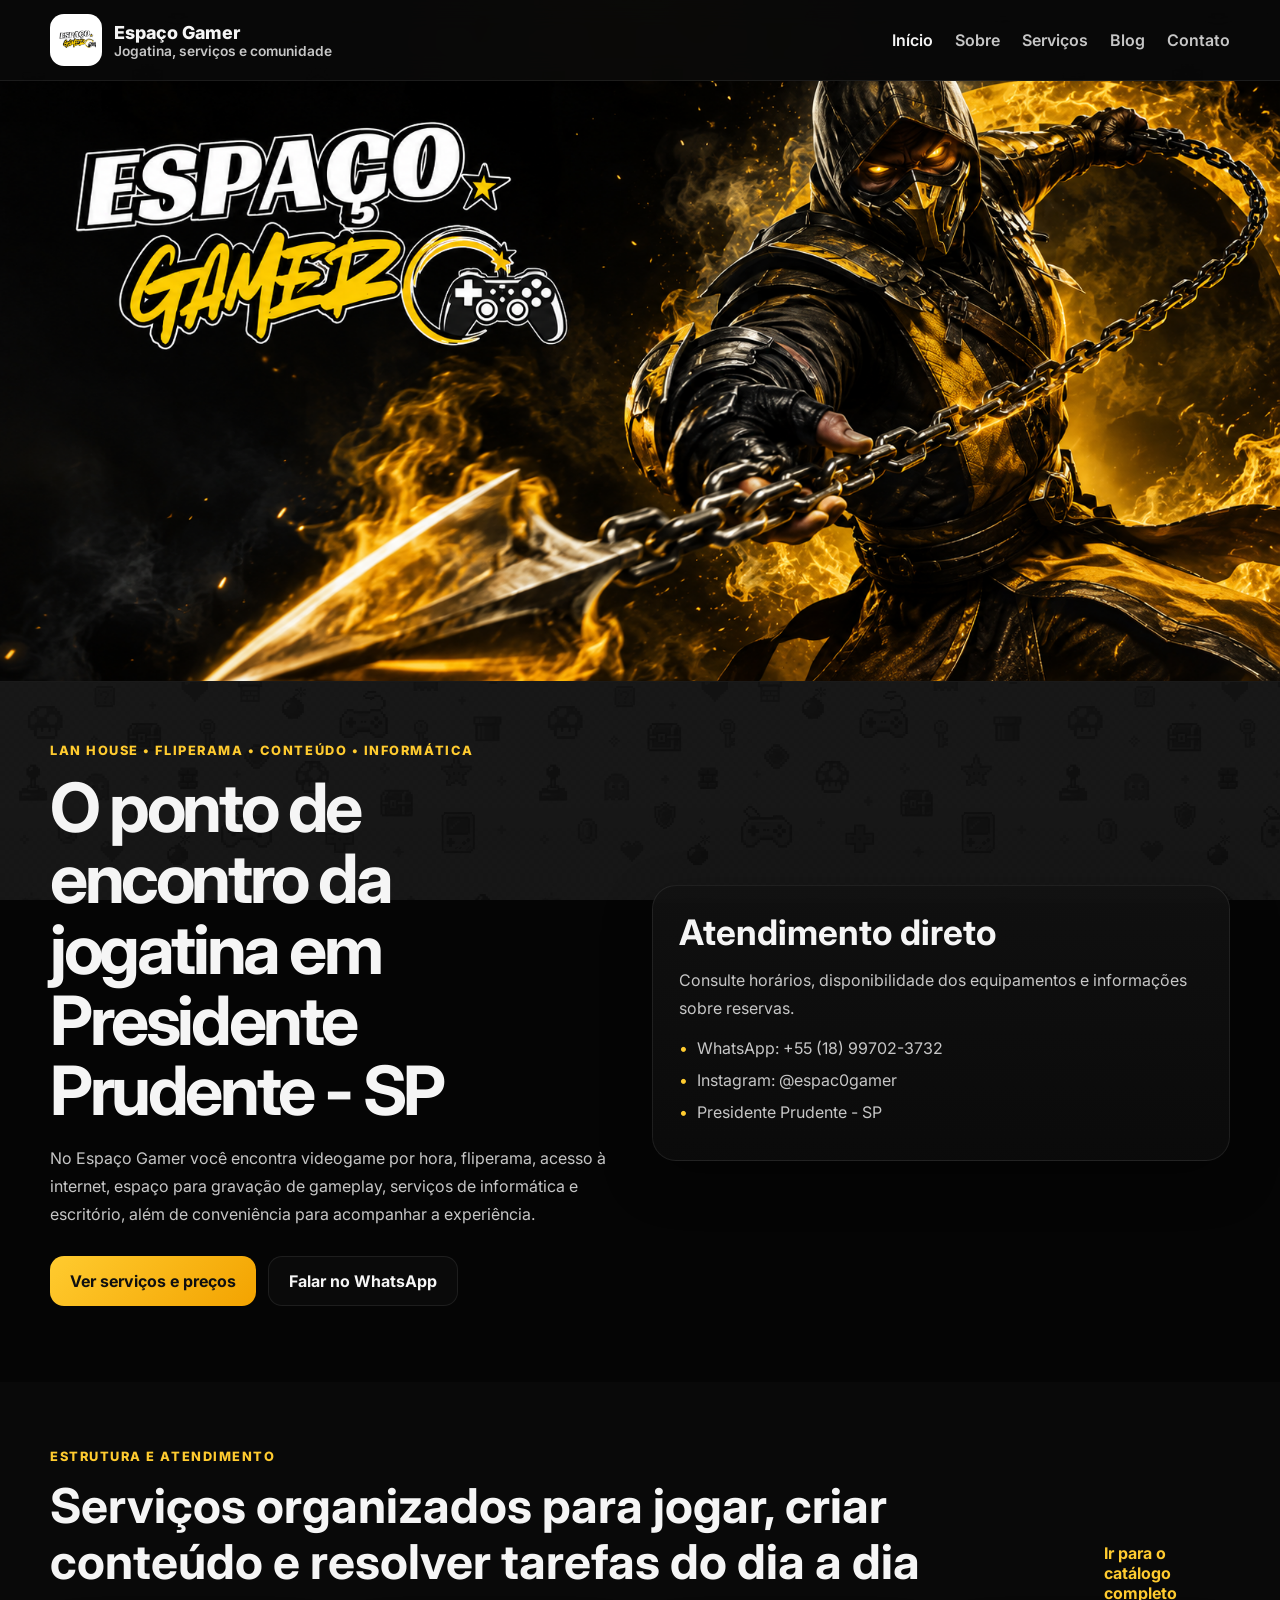
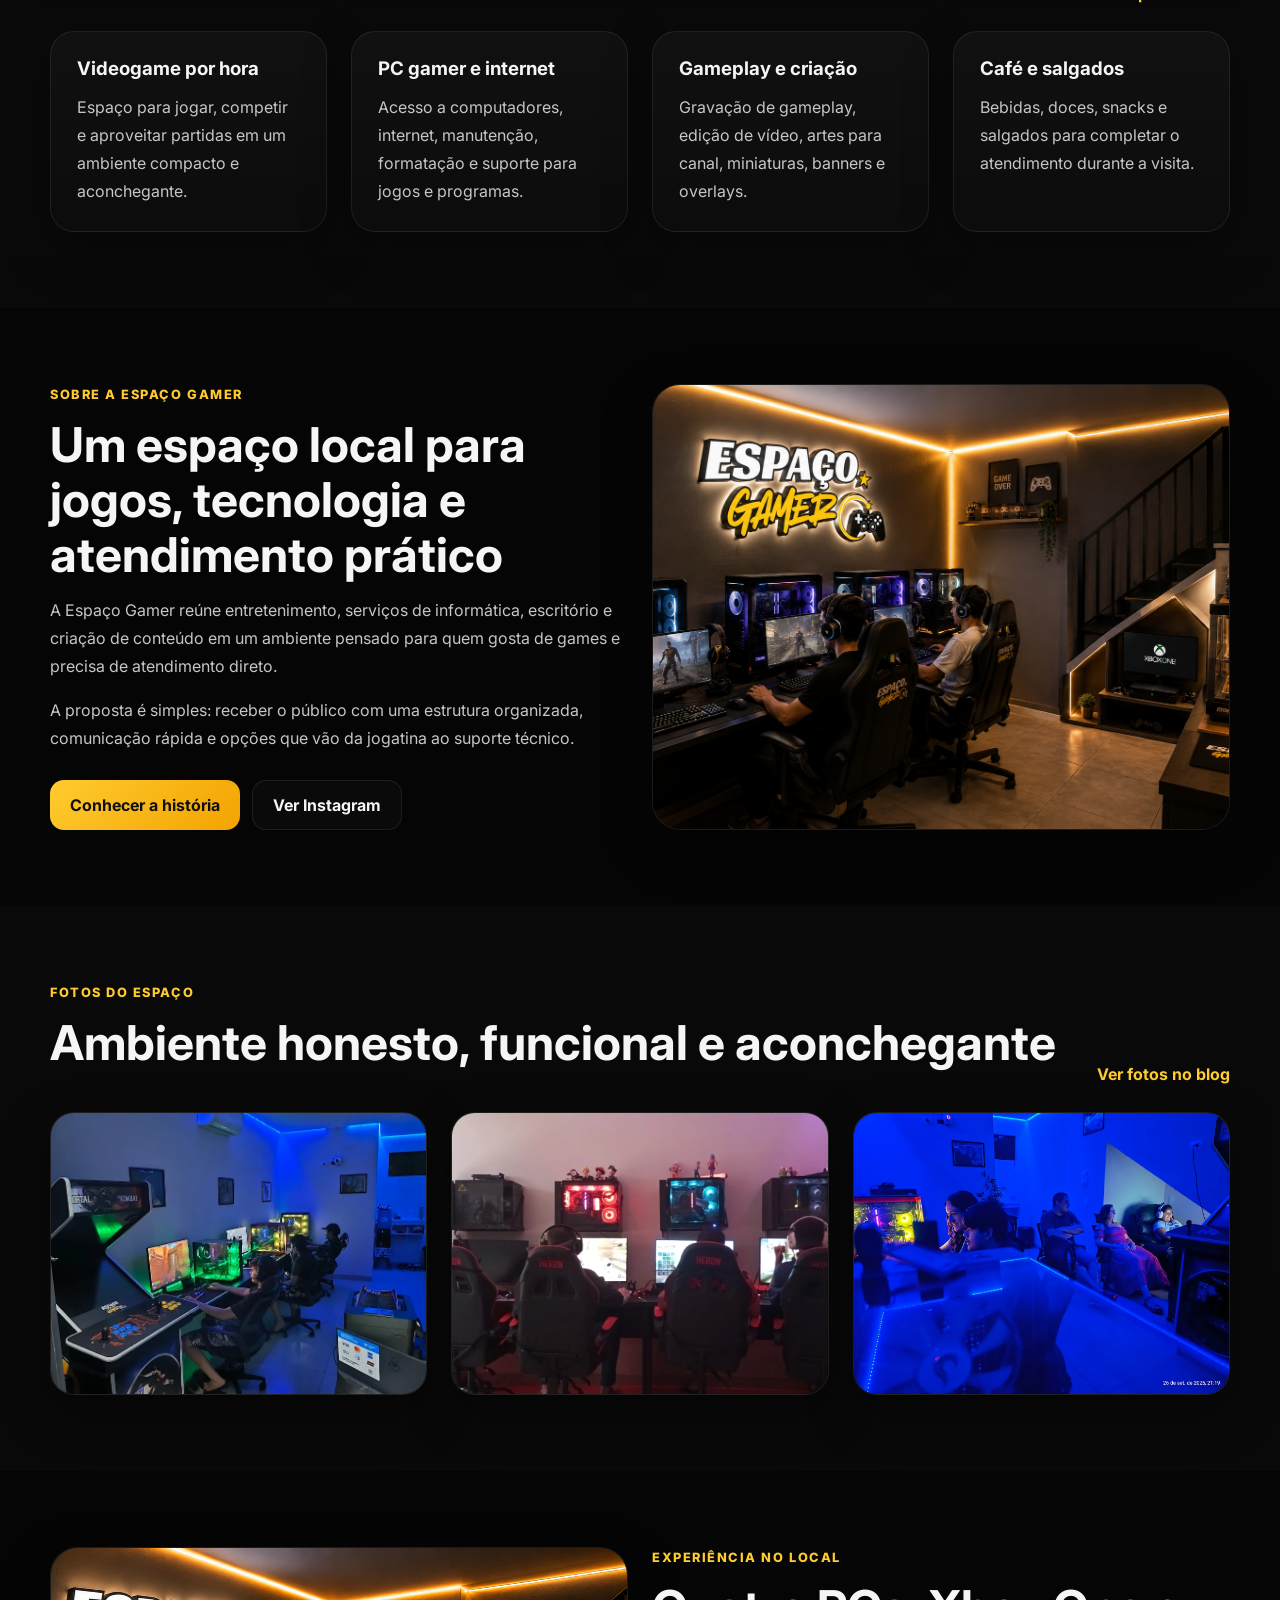
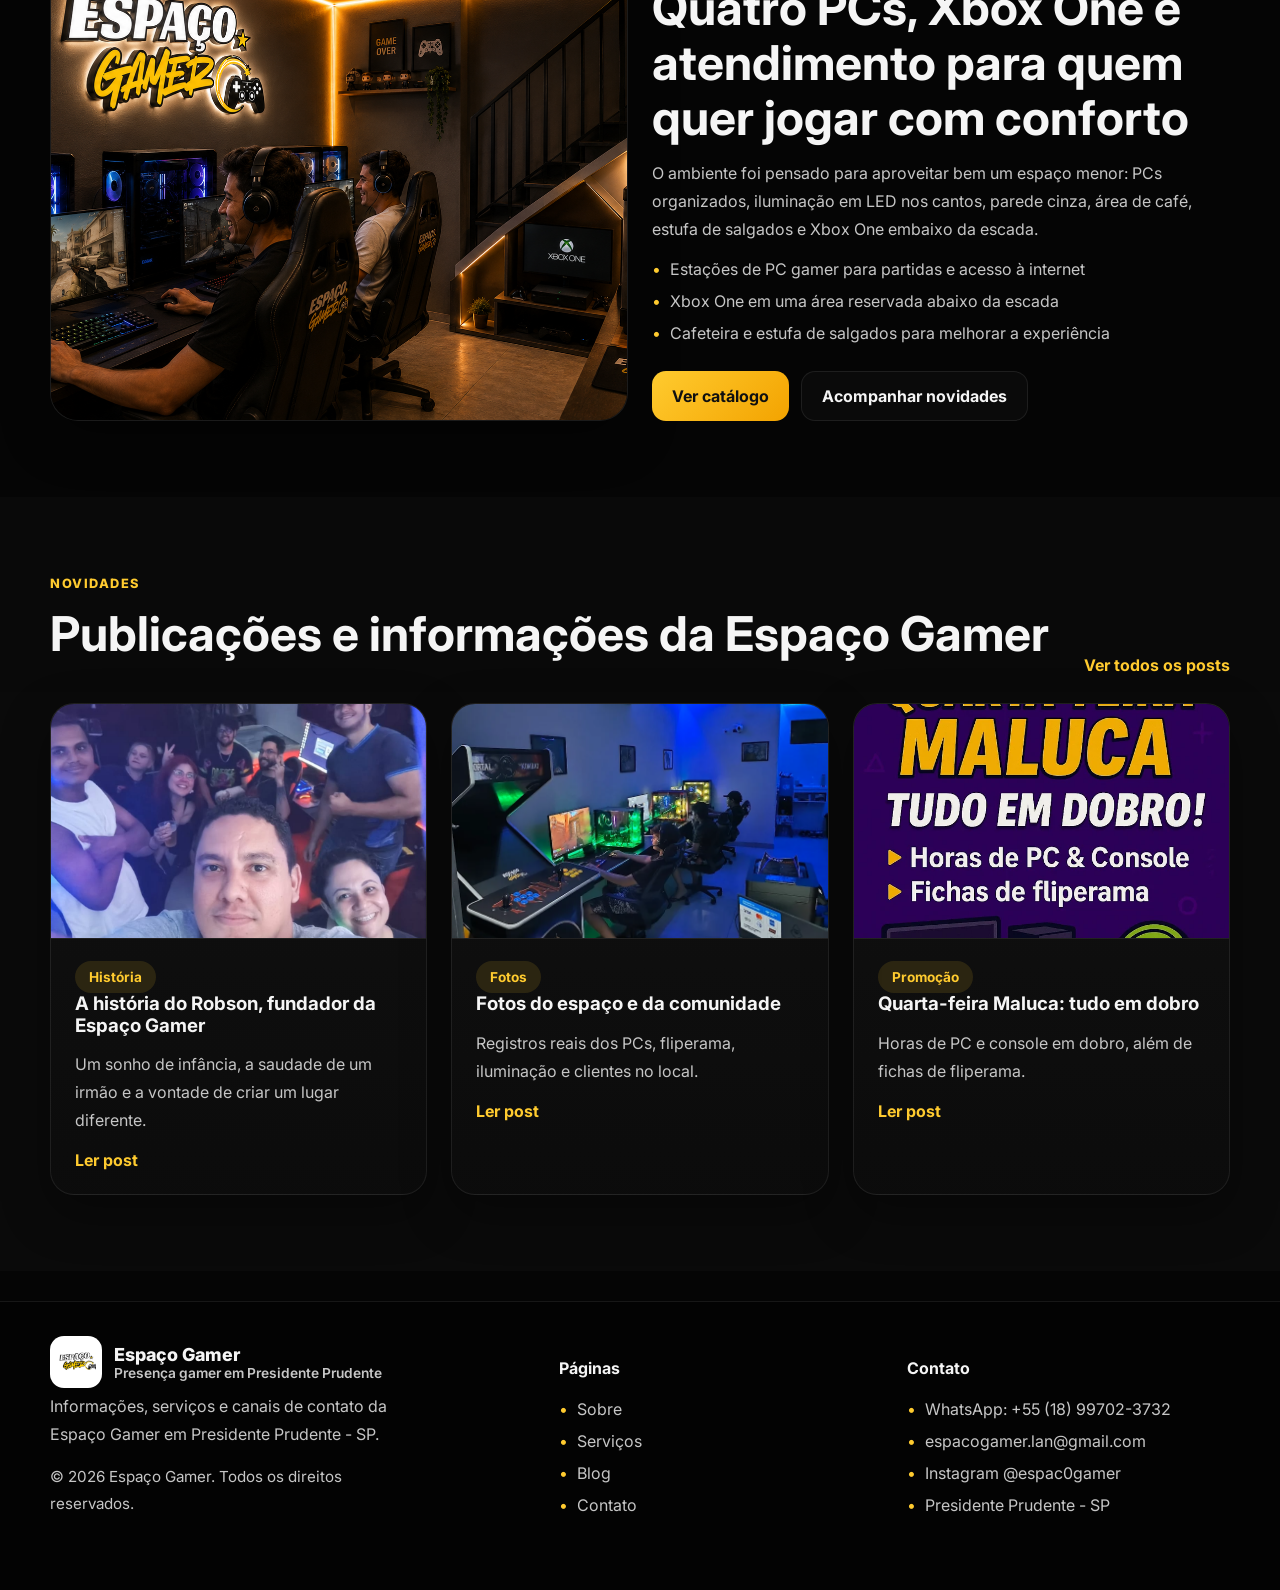
==== commit c389051d: "só cortando as pontinhas" ====
--- a/index.html
+++ b/index.html
@@ -70,22 +70,18 @@
 
         <div class="card-grid four">
           <article class="highlight-card">
-            <span class="chip">Entretenimento</span>
             <h3>Videogame por hora</h3>
             <p>Espaço para jogar, competir e aproveitar partidas em um ambiente compacto e aconchegante.</p>
           </article>
           <article class="highlight-card">
-            <span class="chip">Informática</span>
             <h3>PC gamer e internet</h3>
             <p>Acesso a computadores, internet, manutenção, formatação e suporte para jogos e programas.</p>
           </article>
           <article class="highlight-card">
-            <span class="chip">Conteúdo</span>
             <h3>Gameplay e criação</h3>
             <p>Gravação de gameplay, edição de vídeo, artes para canal, miniaturas, banners e overlays.</p>
           </article>
           <article class="highlight-card">
-            <span class="chip">Conveniência</span>
             <h3>Café e salgados</h3>
             <p>Bebidas, doces, snacks e salgados para completar o atendimento durante a visita.</p>
           </article>
@@ -116,7 +112,7 @@
         <div class="section-head">
           <div>
             <p class="eyebrow">Fotos do espaço</p>
-            <h2>Ambiente pequeno, funcional e aconchegante</h2>
+            <h2>Ambiente honesto, funcional e aconchegante</h2>
           </div>
           <a href="blog/post-5.html" class="text-link">Ver fotos no blog</a>
         </div>
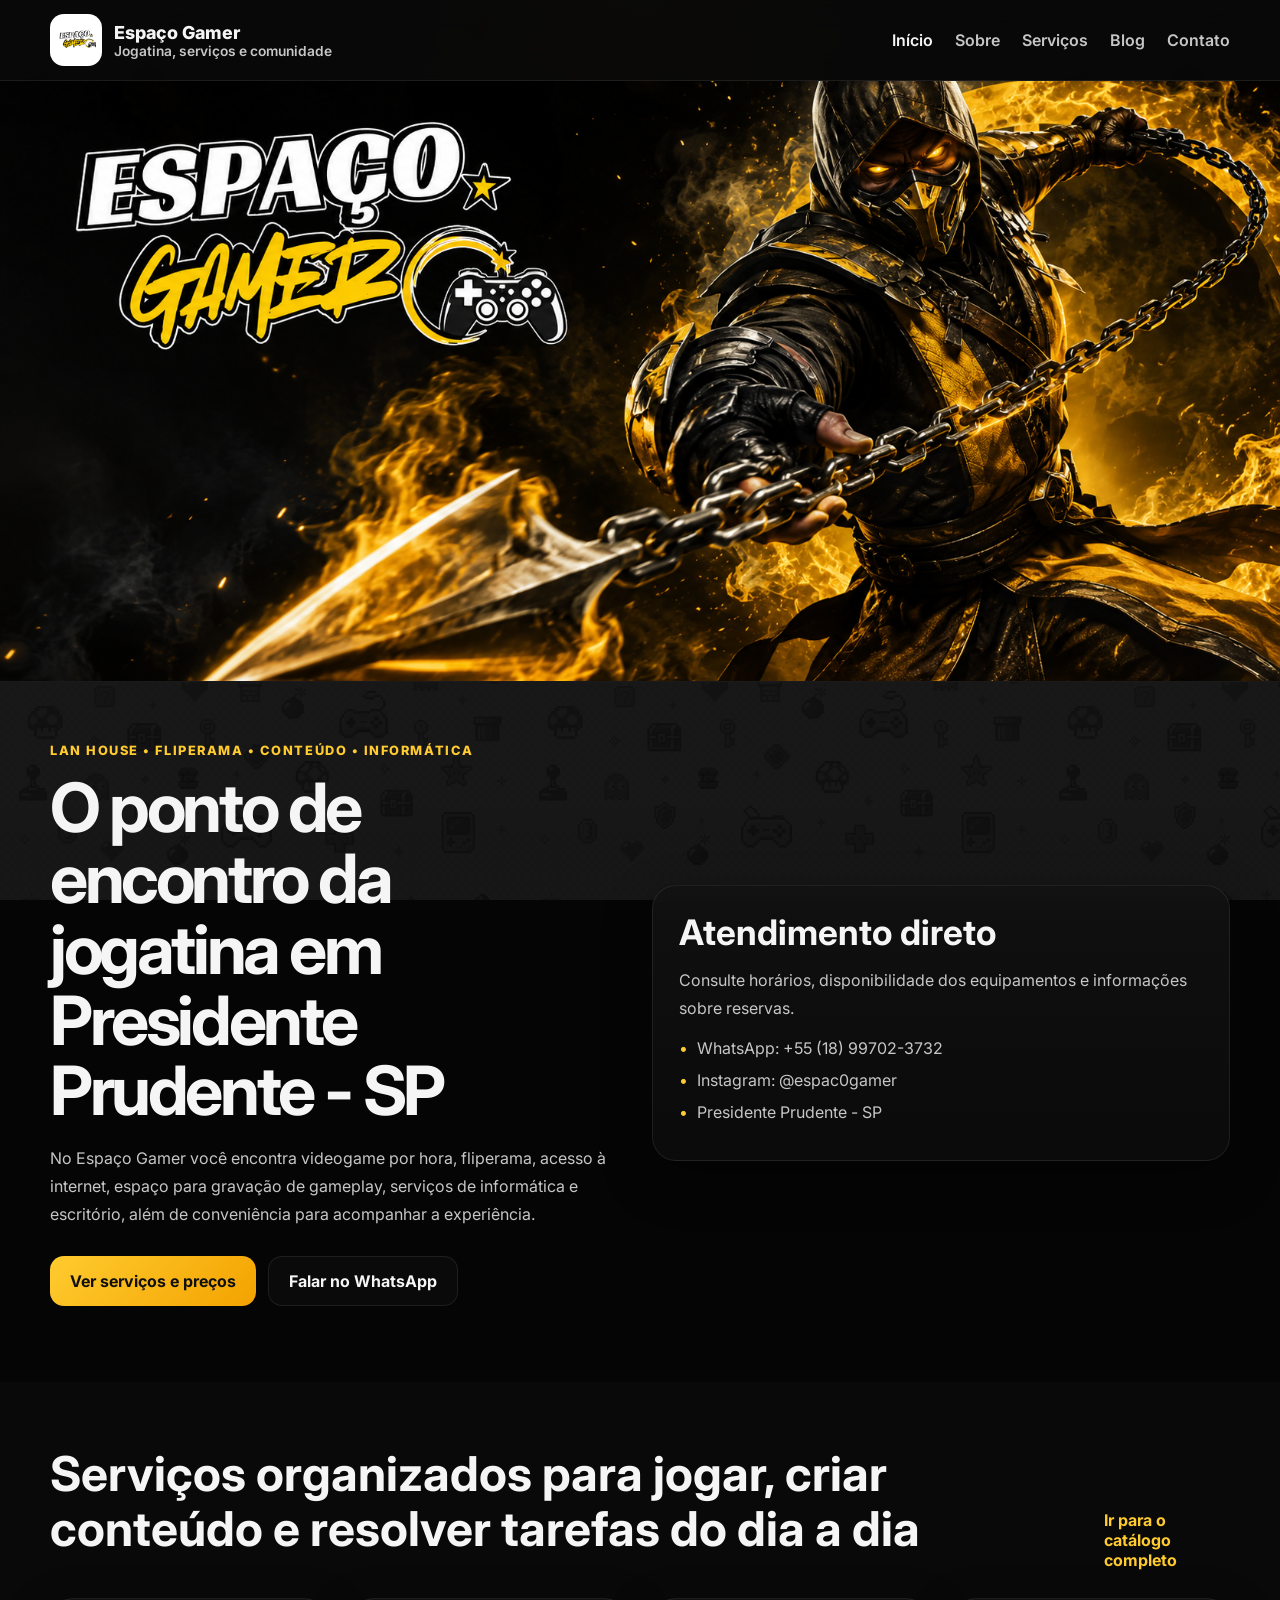
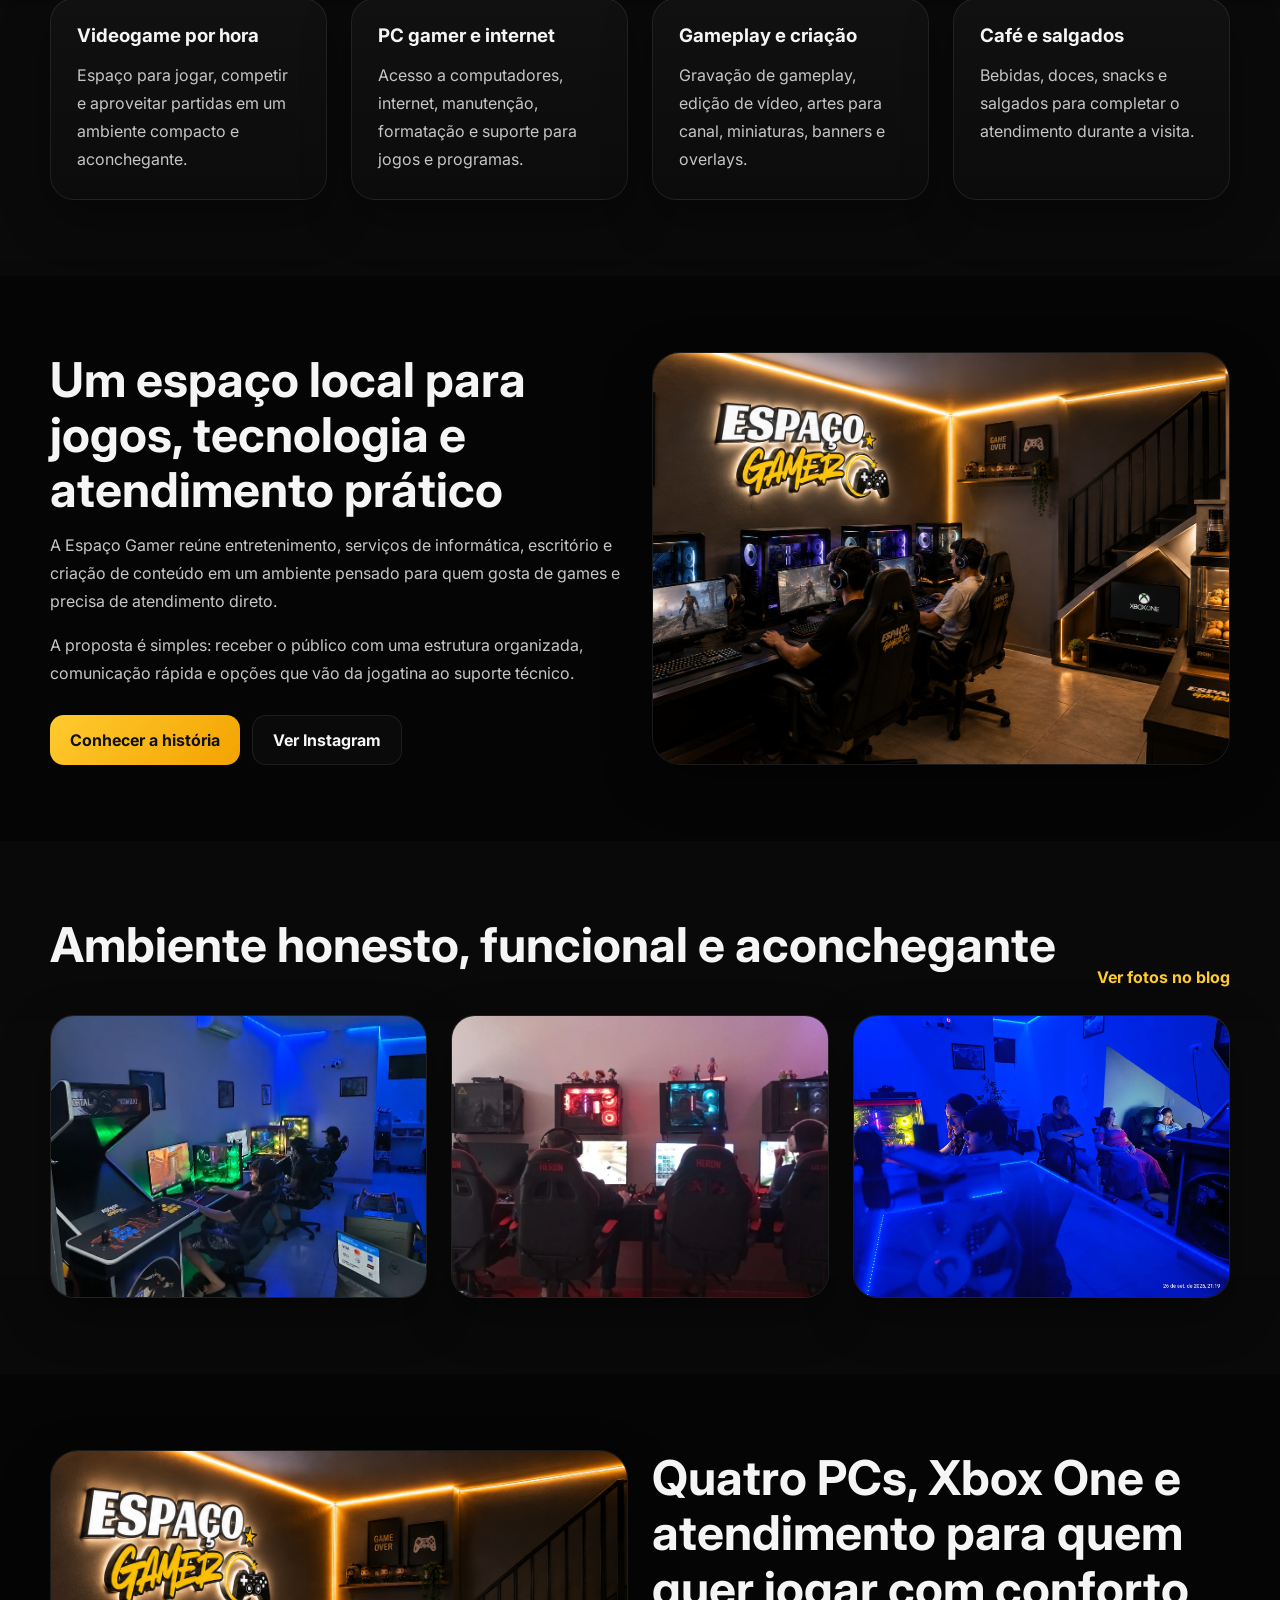
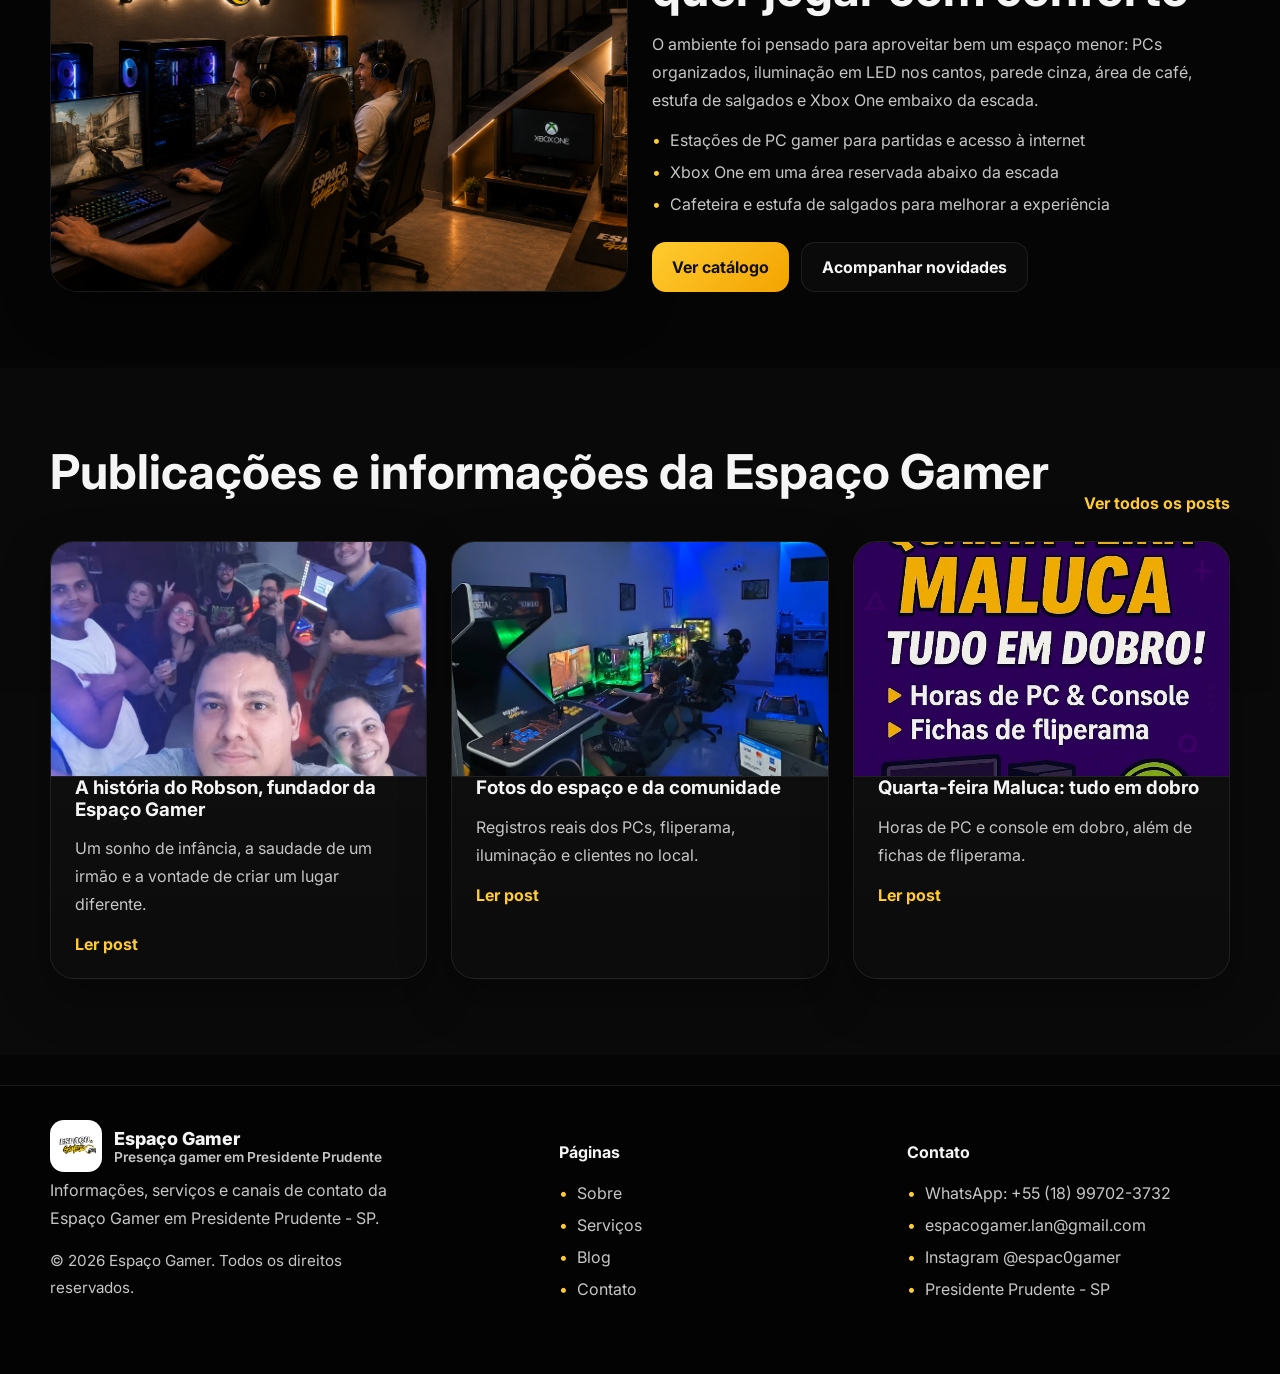
==== commit cf8083c0: "cortando mais pontas" ====
--- a/index.html
+++ b/index.html
@@ -62,7 +62,6 @@
       <div class="container">
         <div class="section-head">
           <div>
-            <p class="eyebrow">Estrutura e atendimento</p>
             <h2>Serviços organizados para jogar, criar conteúdo e resolver tarefas do dia a dia</h2>
           </div>
           <a href="produtos.html" class="text-link">Ir para o catálogo completo</a>
@@ -92,7 +91,6 @@
     <section class="section">
       <div class="container two-col">
         <div>
-          <p class="eyebrow">Sobre a Espaço Gamer</p>
           <h2>Um espaço local para jogos, tecnologia e atendimento prático</h2>
           <p>A Espaço Gamer reúne entretenimento, serviços de informática, escritório e criação de conteúdo em um ambiente pensado para quem gosta de games e precisa de atendimento direto.</p>
           <p>A proposta é simples: receber o público com uma estrutura organizada, comunicação rápida e opções que vão da jogatina ao suporte técnico.</p>
@@ -111,7 +109,6 @@
       <div class="container">
         <div class="section-head">
           <div>
-            <p class="eyebrow">Fotos do espaço</p>
             <h2>Ambiente honesto, funcional e aconchegante</h2>
           </div>
           <a href="blog/post-5.html" class="text-link">Ver fotos no blog</a>
@@ -137,7 +134,6 @@
           <img src="assets/img/generated/espaco-gamer-sala-aconchegante.png" alt="Área de jogos da Espaço Gamer" />
         </div>
         <div>
-          <p class="eyebrow">Experiência no local</p>
           <h2>Quatro PCs, Xbox One e atendimento para quem quer jogar com conforto</h2>
           <p>O ambiente foi pensado para aproveitar bem um espaço menor: PCs organizados, iluminação em LED nos cantos, parede cinza, área de café, estufa de salgados e Xbox One embaixo da escada.</p>
           <ul class="feature-list">
@@ -157,7 +153,6 @@
       <div class="container">
         <div class="section-head">
           <div>
-            <p class="eyebrow">Novidades</p>
             <h2>Publicações e informações da Espaço Gamer</h2>
           </div>
           <a href="blog.html" class="text-link">Ver todos os posts</a>
@@ -166,21 +161,18 @@
         <div class="card-grid three">
           <article class="post-card post-card-with-cover">
             <a href="blog/post-4.html" class="post-card-cover"><img src="assets/img/uploads/proprietarios/robson-proprietario.png" alt="Robson e comunidade da Espaço Gamer" /></a>
-            <span class="post-tag">História</span>
             <h3><a href="blog/post-4.html">A história do Robson, fundador da Espaço Gamer</a></h3>
             <p>Um sonho de infância, a saudade de um irmão e a vontade de criar um lugar diferente.</p>
             <a class="text-link" href="blog/post-4.html">Ler post</a>
           </article>
           <article class="post-card post-card-with-cover">
             <a href="blog/post-5.html" class="post-card-cover"><img src="assets/img/uploads/galeria/espaco-pcs-fliperama-01.png" alt="Fotos do espaço" /></a>
-            <span class="post-tag">Fotos</span>
             <h3><a href="blog/post-5.html">Fotos do espaço e da comunidade</a></h3>
             <p>Registros reais dos PCs, fliperama, iluminação e clientes no local.</p>
             <a class="text-link" href="blog/post-5.html">Ler post</a>
           </article>
           <article class="post-card post-card-with-cover">
             <a href="blog/post-6.html" class="post-card-cover"><img src="assets/img/uploads/posts/quarta-feira-maluca.png" alt="Promoção Quarta-feira Maluca" /></a>
-            <span class="post-tag">Promoção</span>
             <h3><a href="blog/post-6.html">Quarta-feira Maluca: tudo em dobro</a></h3>
             <p>Horas de PC e console em dobro, além de fichas de fliperama.</p>
             <a class="text-link" href="blog/post-6.html">Ler post</a>
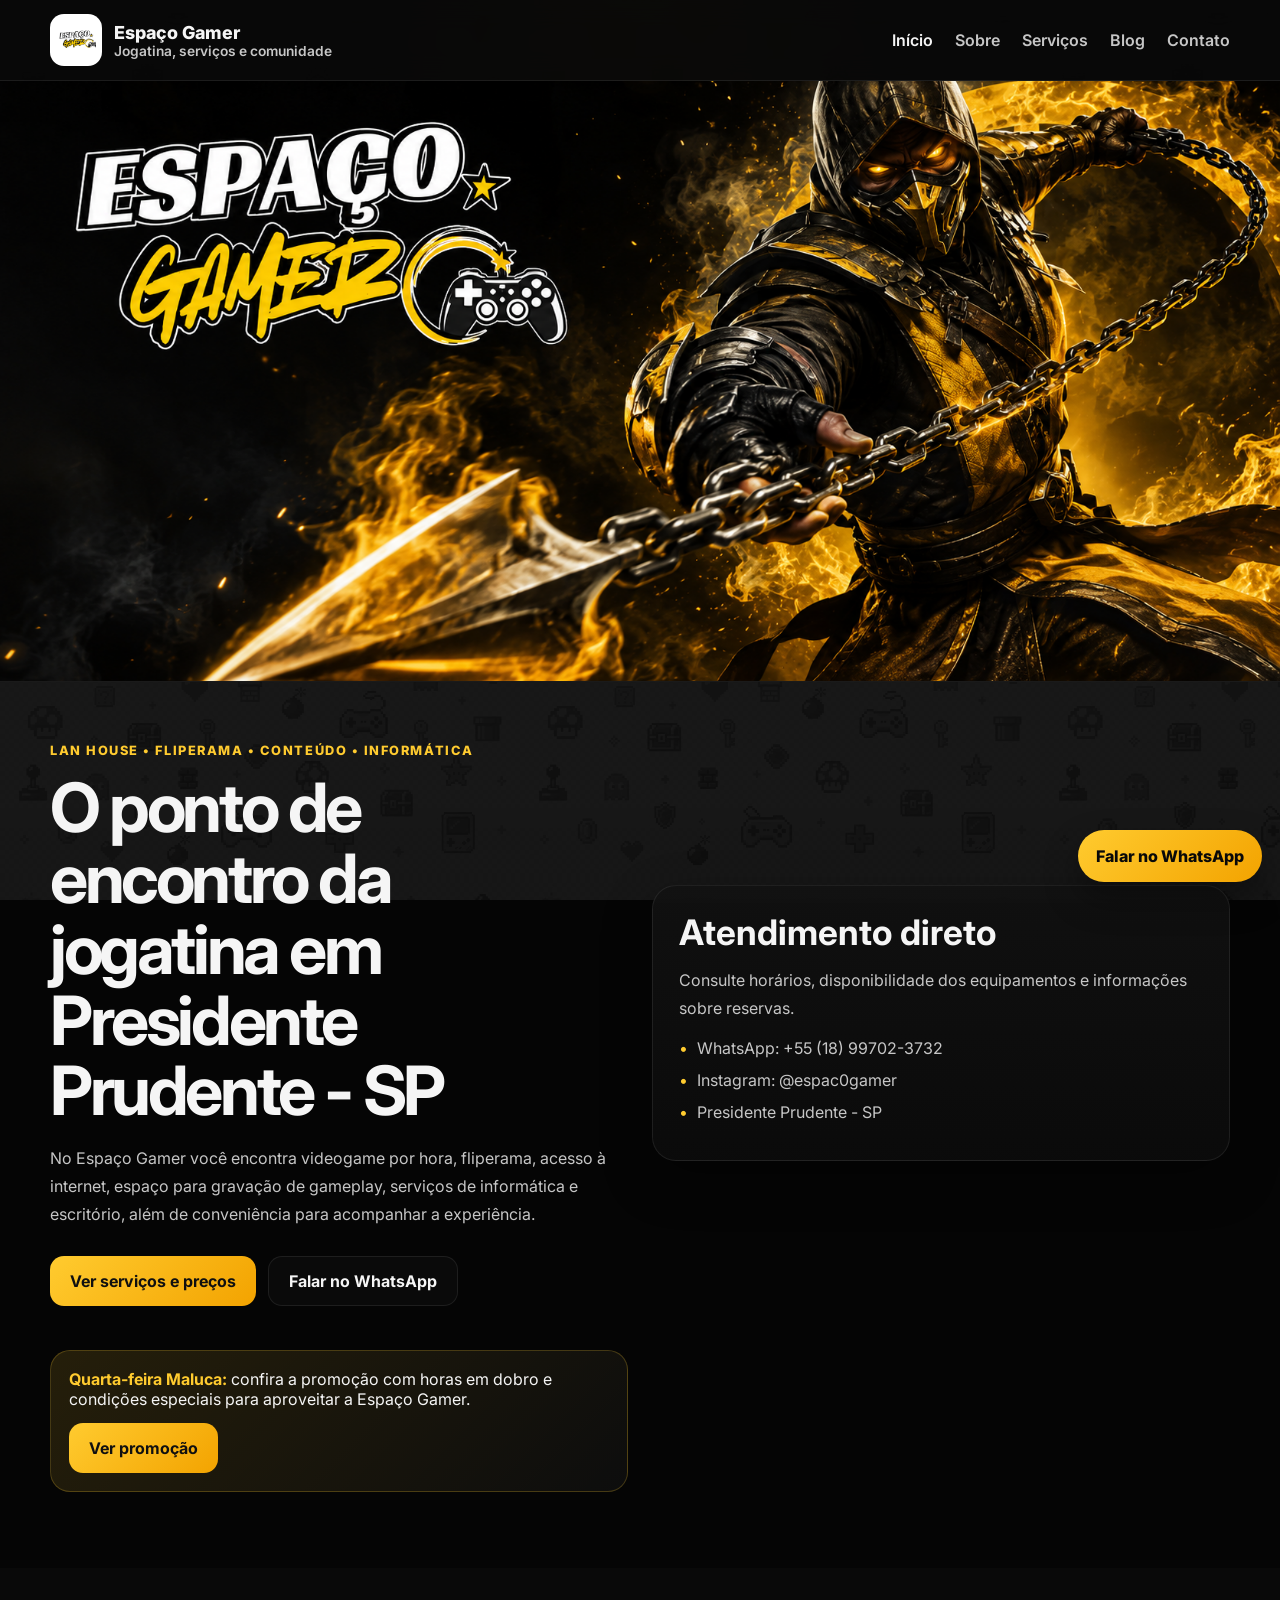
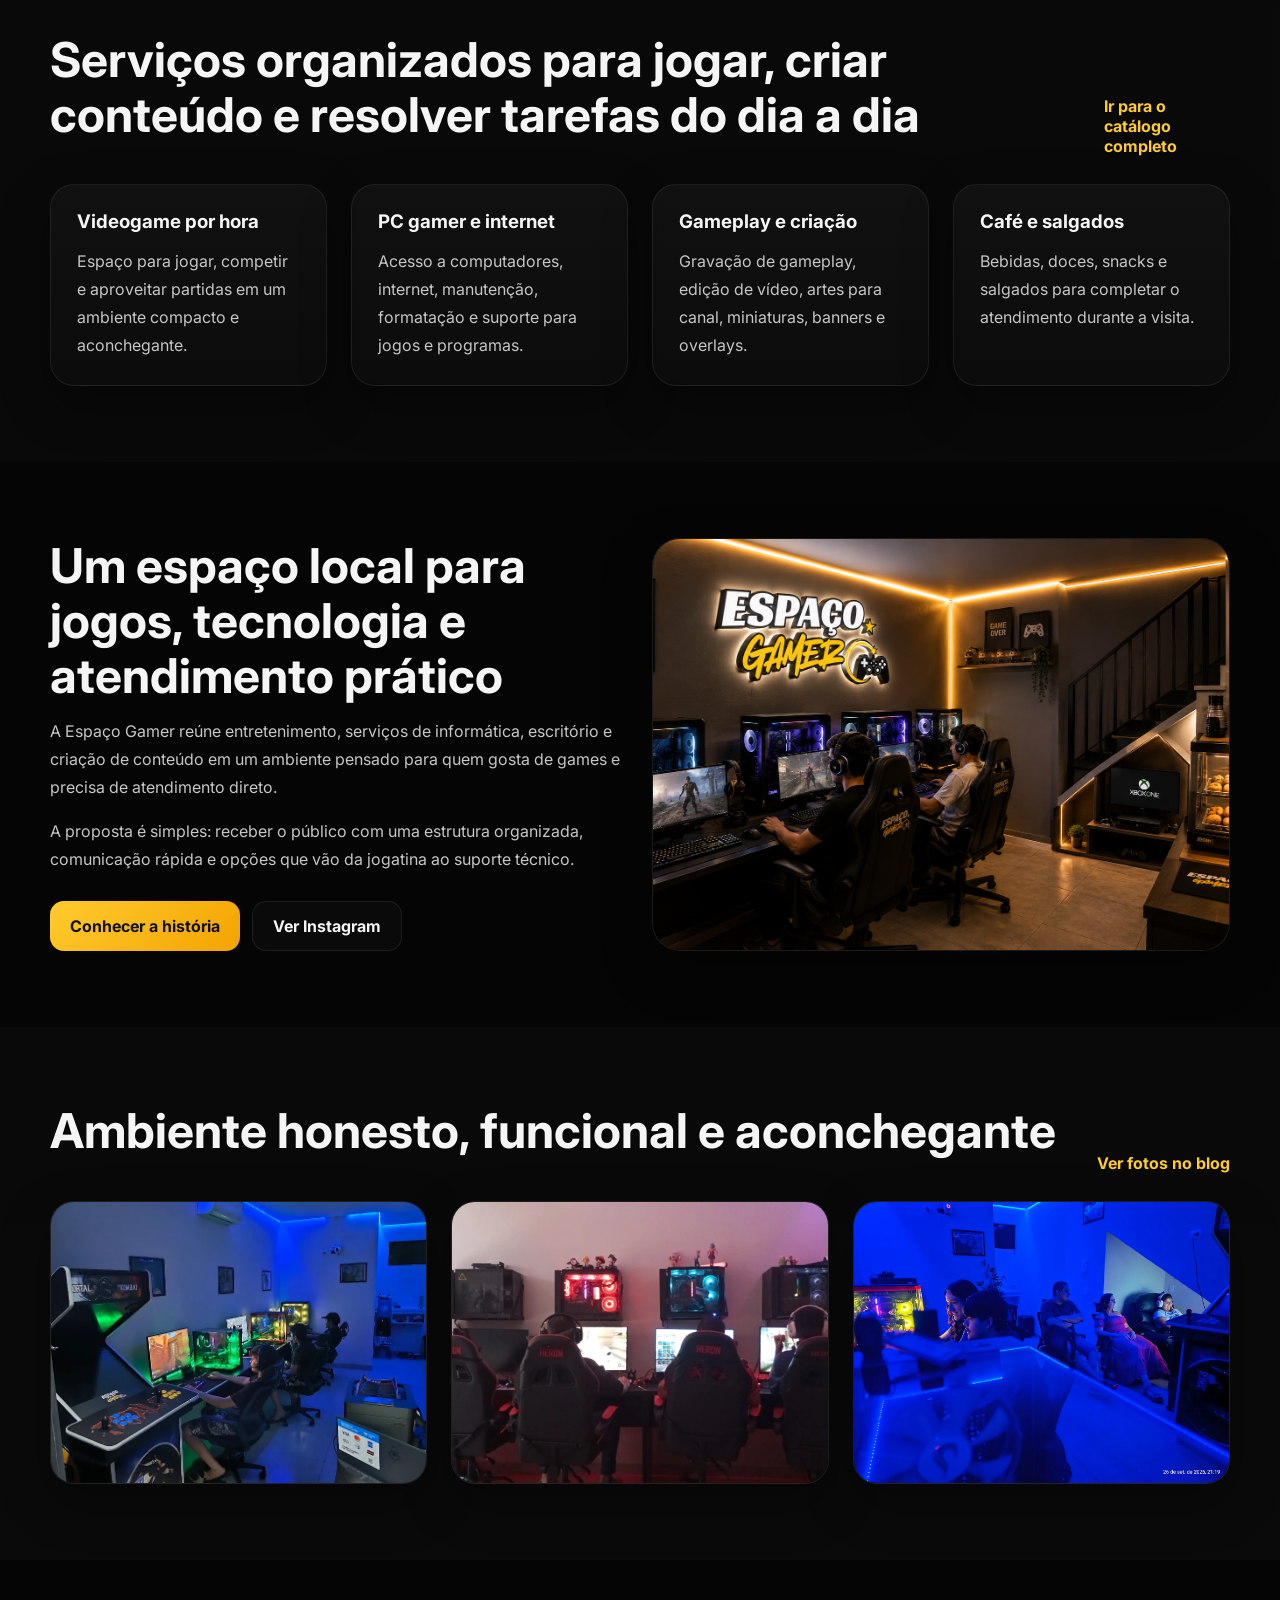
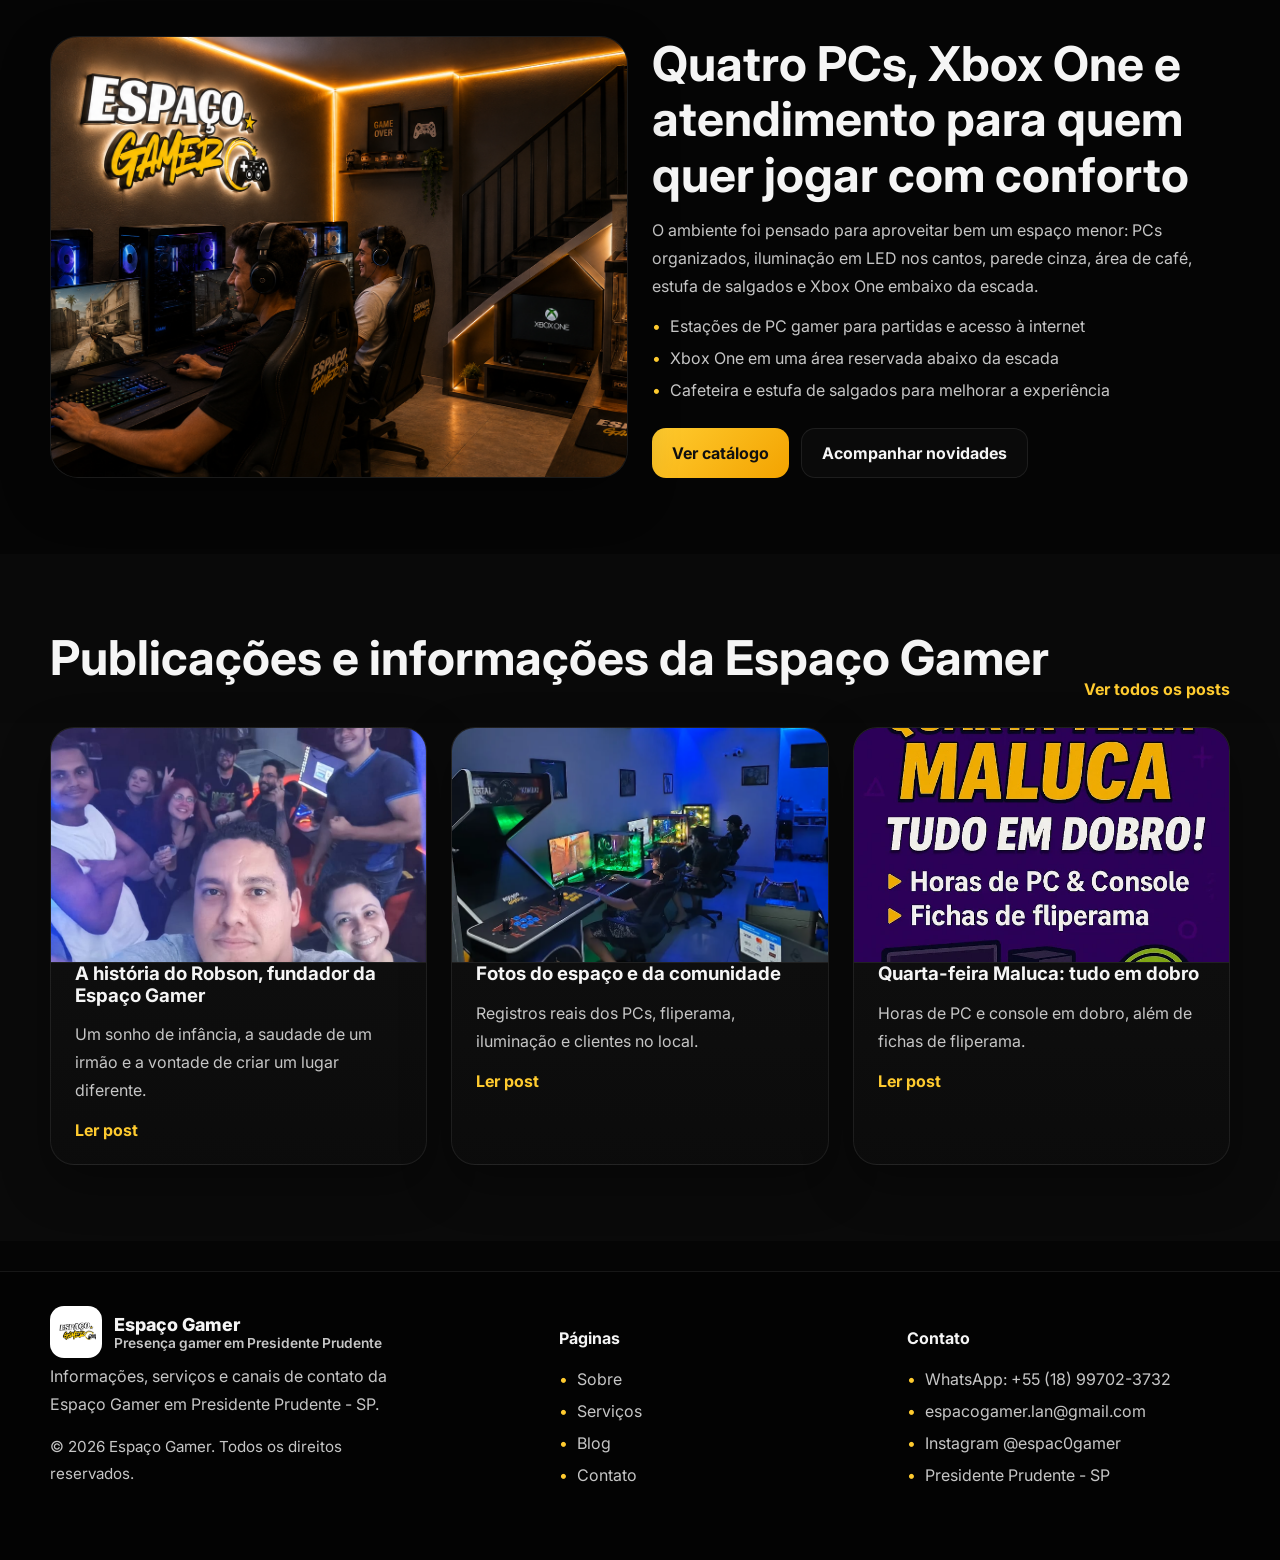
==== commit 836e76b6: "focando em SEO" ====
--- a/index.html
+++ b/index.html
@@ -3,24 +3,75 @@
 <head>
   <meta charset="UTF-8" />
   <meta name="viewport" content="width=device-width, initial-scale=1.0" />
-  <title>Espaço Gamer | Jogatina, serviços e comunidade</title>
-  <meta name="description" content="Espaço Gamer em Presidente Prudente: videogame por hora, fliperama, informática, escritório, conveniência e conteúdo gamer." />
-  <link rel="preconnect" href="https://fonts.googleapis.com">
+  <title>Espaço Gamer em Presidente Prudente | Lan House, PCs Gamer e Xbox One</title>
+  <meta name="description" content="Espaço Gamer em Presidente Prudente: PCs gamer, Xbox One, fliperama, internet, manutenção, criação de conteúdo, lanches e espaço para jogar com amigos." />
+  
+  <link rel="canonical" href="https://espacogamerpp.com.br/" />
+  <meta name="robots" content="index, follow" />
+  <meta property="og:type" content="website" />
+  <meta property="og:locale" content="pt_BR" />
+  <meta property="og:site_name" content="Espaço Gamer" />
+  <meta property="og:title" content="Espaço Gamer em Presidente Prudente | Lan House, PCs Gamer e Xbox One" />
+  <meta property="og:description" content="Espaço Gamer em Presidente Prudente: PCs gamer, Xbox One, fliperama, internet, manutenção, criação de conteúdo, lanches e espaço para jogar com amigos." />
+  <meta property="og:url" content="https://espacogamerpp.com.br/" />
+  <meta property="og:image" content="https://espacogamerpp.com.br/assets/img/uploads/galeria/espaco-pcs-fliperama-01.png" />
+  <meta name="twitter:card" content="summary_large_image" />
+  <meta name="twitter:title" content="Espaço Gamer em Presidente Prudente | Lan House, PCs Gamer e Xbox One" />
+  <meta name="twitter:description" content="Espaço Gamer em Presidente Prudente: PCs gamer, Xbox One, fliperama, internet, manutenção, criação de conteúdo, lanches e espaço para jogar com amigos." />
+  <meta name="twitter:image" content="https://espacogamerpp.com.br/assets/img/uploads/galeria/espaco-pcs-fliperama-01.png" />
+<link rel="preconnect" href="https://fonts.googleapis.com">
   <link rel="preconnect" href="https://fonts.gstatic.com" crossorigin>
   <link href="https://fonts.googleapis.com/css2?family=Inter:wght@400;500;600;700;800&display=swap" rel="stylesheet">
   <link rel="stylesheet" href="assets/css/style.css" />
+
+  <script type="application/ld+json">
+  {
+    "@context": "https://schema.org",
+    "@type": "LocalBusiness",
+    "name": "Espaço Gamer",
+    "url": "https://espacogamerpp.com.br/",
+    "logo": "https://espacogamerpp.com.br/assets/img/branding/logo-espaco-gamer.png",
+    "image": "https://espacogamerpp.com.br/assets/img/uploads/galeria/espaco-pcs-fliperama-01.png",
+    "email": "espacogamer.lan@gmail.com",
+    "telephone": "+55 18 99702-3732",
+    "address": {
+      "@type": "PostalAddress",
+      "addressLocality": "Presidente Prudente",
+      "addressRegion": "SP",
+      "addressCountry": "BR"
+    },
+    "sameAs": [
+      "https://www.instagram.com/espac0gamer/"
+    ],
+    "description": "Lan house, PCs gamers, console, fliperama, serviços de informática, criação de conteúdo, lanches e espaço para jogar em Presidente Prudente."
+  }
+  </script>
+  <script type="application/ld+json">
+  {
+    "@context": "https://schema.org",
+    "@type": "WebSite",
+    "name": "Espaço Gamer",
+    "url": "https://espacogamerpp.com.br/"
+  }
+  </script>
+
+  <script>
+    if (window.location.pathname.endsWith('/index.html')) {
+      window.location.replace(window.location.origin + window.location.pathname.replace(/index\.html$/, '') + window.location.search + window.location.hash);
+    }
+  </script>
 </head>
 <body>
 
 <header class="site-header">
   <div class="container nav-wrap">
-    <a class="logo" href="index.html">
+    <a class="logo" href="/">
       <img src="assets/img/branding/logo-espaco-gamer.png" alt="Logo Espaço Gamer" />
       <span class="logo-mark">Espaço Gamer<span>Jogatina, serviços e comunidade</span></span>
     </a>
     <button class="menu-toggle" aria-label="Abrir menu">☰</button>
     <nav class="site-nav">
-      <a href="index.html" class="active">Início</a>
+      <a href="/" class="active">Início</a>
       <a href="sobre.html" class="">Sobre</a>
       <a href="produtos.html" class="">Serviços</a>
       <a href="blog.html" class="">Blog</a>
@@ -185,7 +236,7 @@
 <footer class="site-footer">
   <div class="container footer-grid">
     <div class="footer-brand">
-      <a class="logo" href="index.html">
+      <a class="logo" href="/">
         <img src="assets/img/branding/logo-espaco-gamer.png" alt="Logo Espaço Gamer" />
         <span class="logo-mark">Espaço Gamer<span>Presença gamer em Presidente Prudente</span></span>
       </a>
--- a/assets/css/style.css
+++ b/assets/css/style.css
@@ -729,3 +729,17 @@
     margin-bottom: 22px;
   }
 }
+
+
+/* SEO e navegação interna */
+.related-links {
+  margin: 42px 0 28px;
+}
+.related-links h2 {
+  font-size: clamp(1.45rem, 3vw, 2rem);
+  margin-bottom: 18px;
+}
+.related-links .post-card {
+  display: block;
+  color: inherit;
+}
